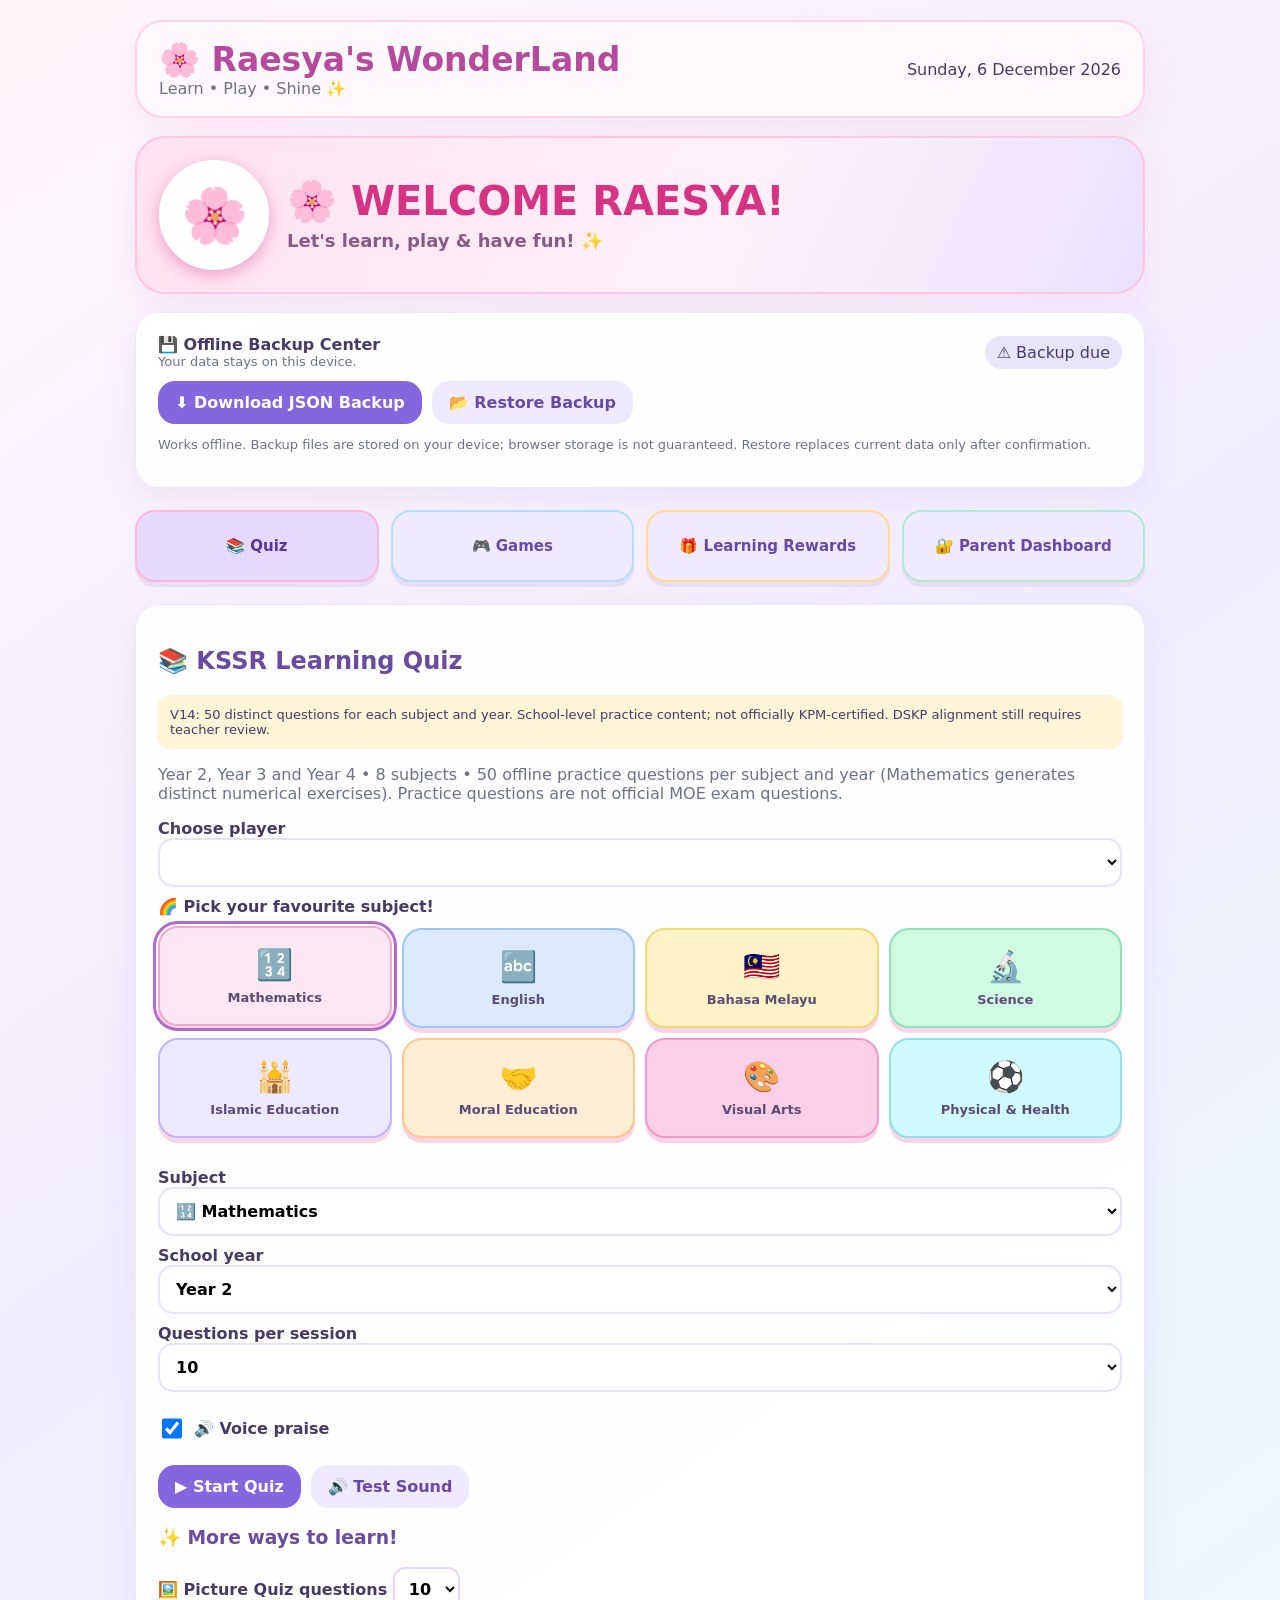
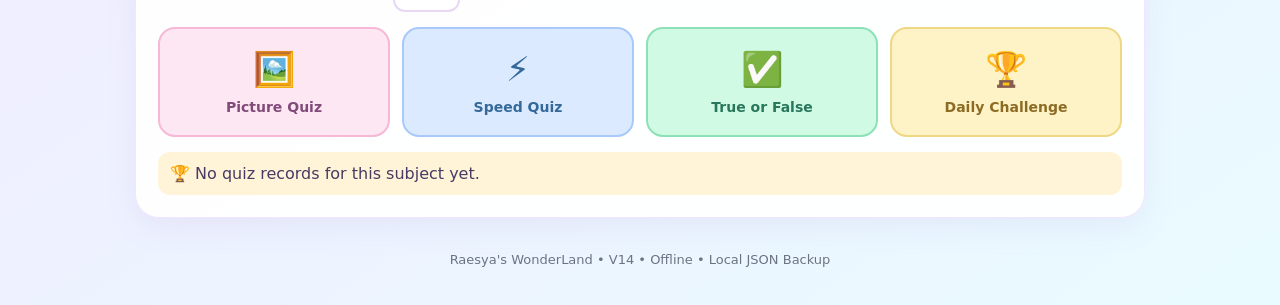
==== index.html @ eea97a23 "Rename index.html. to index.html" ====
<!doctype html><html lang="en"><head><meta charset="utf-8"><meta name="viewport" content="width=device-width,initial-scale=1"><title>Raesya's WonderLand</title><style>:root{font-family:system-ui,-apple-system,Segoe UI,sans-serif;color:#243047}*{box-sizing:border-box}body{margin:0;background:linear-gradient(145deg,#fef6d9,#e7f4ff 65%,#f7eaff);min-height:100vh}.shell{max-width:980px;margin:auto;padding:20px}header{display:flex;justify-content:space-between;align-items:center;gap:12px;flex-wrap:wrap}h1{font-size:clamp(24px,5vw,38px);margin:0;color:#5943a4}.muted{color:#6c7383}button,input,select{font:inherit}button{border:0;border-radius:14px;padding:12px 17px;background:#6d55d8;color:white;cursor:pointer;font-weight:700}button.secondary{background:#e8e5fa;color:#493d90}button.danger{background:#ffe1e1;color:#a32135}.tabs{display:flex;gap:8px;margin:22px 0}.tabs button{flex:1}.panel{background:#ffffffdf;border-radius:24px;padding:22px;box-shadow:0 12px 35px #42428618;margin:16px 0}.grid{display:grid;grid-template-columns:repeat(auto-fit,minmax(220px,1fr));gap:14px}.kid{background:white;border:3px solid #eee8ff;border-radius:22px;padding:18px;text-align:center;cursor:pointer}.kid.active{border-color:#8d72ff;background:#f7f3ff}.avatar{width:90px;height:90px;border-radius:50%;object-fit:cover;background:#f1eaff;display:block;margin:0 auto 12px}.emoji{display:grid;place-items:center;font-size:48px}.stats{display:flex;gap:12px;flex-wrap:wrap}.stat{flex:1;min-width:120px;background:#f4f0ff;padding:16px;border-radius:18px;text-align:center}.stat strong{font-size:30px;display:block;color:#6049bb}.task{display:flex;align-items:center;gap:12px;background:#fff;border:2px solid #ece9f7;border-radius:17px;padding:13px;margin:10px 0}.task.done{background:#eafbef;border-color:#9fdfb1}.task .ico{font-size:29px}.task .info{flex:1}.task small{display:block;color:#737b88}.task button{min-width:80px}.form{display:grid;gap:10px}.form input,.form select{width:100%;padding:12px;border:1px solid #d6d6e5;border-radius:12px;background:white}label{font-weight:650}.row{display:flex;gap:10px;flex-wrap:wrap;align-items:center}.hidden{display:none!important}.progress{height:17px;border-radius:20px;background:#e9e6f5;overflow:hidden}.bar{height:100%;background:linear-gradient(90deg,#8f6fff,#43cfa4);transition:width .25s}.mini{font-size:13px}.notice{background:#fff6d8;border-radius:12px;padding:12px}.heading{display:flex;justify-content:space-between;align-items:center;gap:10px;flex-wrap:wrap}@media(max-width:550px){.shell{padding:12px}.panel{padding:16px}.task button{padding:10px}.tabs button{padding:12px 6px}}
.quiz-card{background:#fff;border:2px solid #e5dcff;border-radius:20px;padding:20px;margin:14px 0}.quiz-options{display:grid;grid-template-columns:repeat(2,minmax(0,1fr));gap:12px}.quiz-options button{background:#f0ecff;color:#3f3286;border:2px solid #d8ceff;min-height:62px;font-size:18px}.quiz-options button:disabled{opacity:.85;cursor:default}.quiz-options button.correct{background:#bdf1cb;border-color:#35b66a;color:#145c31}.quiz-options button.wrong{background:#ffe0e0;border-color:#e66a6a;color:#8e2631}.quiz-options button:focus-visible{outline:3px solid #ffba49}.quiz-head{display:flex;gap:10px;align-items:center;flex-wrap:wrap}.quiz-feedback{font-size:19px;font-weight:750;margin:14px 0}.celebration{position:fixed;inset:0;pointer-events:none;overflow:hidden;z-index:999}.confetti{position:absolute;top:-30px;font-size:25px;animation:fall 1.8s ease-in forwards}@keyframes fall{to{transform:translateY(105vh) rotate(500deg);opacity:0}}.toggle{display:flex;align-items:center;gap:9px;font-weight:650}.toggle input{width:20px;height:20px}@media(max-width:480px){.quiz-options{grid-template-columns:1fr}}

.reward-card{border:2px solid #e5dcff;background:#fff;border-radius:17px;padding:16px}.reward-card h3{margin:4px 0}.time-filter{display:flex;gap:7px;flex-wrap:wrap;margin:16px 0}.time-filter button{padding:9px 12px}.calendar-grid{display:grid;grid-template-columns:repeat(7,minmax(0,1fr));gap:5px}.cal-day{text-align:center;padding:9px 2px;border-radius:10px;background:#f2f0fa;font-size:13px}.cal-day.complete{background:#b9edcc}.cal-day.partial{background:#fff0b7}.cal-day.empty{background:#f2f0fa}.cal-day.today{outline:2px solid #7356da}.reward-cost{font-size:22px;font-weight:800;color:#6049bb}.section-heading{margin-top:24px}.pill{border-radius:30px;background:#e8e5fa;padding:7px 12px}.reward-card button{margin-top:8px}.tabs{flex-wrap:wrap}.tabs button{min-width:145px}.danger-outline{background:#ffe5e5;color:#9c2333}
.pet-stage{text-align:center;background:linear-gradient(145deg,#fff5db,#e6f7ff);padding:22px;border-radius:20px;margin-top:15px}.pet-avatar{font-size:110px;line-height:1.4;animation:petbounce 2s ease-in-out infinite}.pet-meters{display:flex;justify-content:center;flex-wrap:wrap;gap:12px;font-weight:700}.pet-meters>div{background:white;border-radius:12px;padding:12px}@keyframes petbounce{50%{transform:translateY(-10px)}}
.pin-overlay{position:fixed;inset:0;background:#151329b9;z-index:1000;display:grid;place-items:center;padding:18px}.pin-box{width:min(100%,380px);background:white;padding:26px;border-radius:24px;box-shadow:0 20px 55px #0003;text-align:center}.pin-box input{width:100%;font-size:27px;letter-spacing:9px;text-align:center;padding:12px;border:2px solid #d8ceff;border-radius:12px;margin:12px 0}.game-letters{display:flex;flex-wrap:wrap;gap:8px;justify-content:center}.game-letters button{min-width:50px;font-size:22px}.game-letters button:disabled{opacity:.35}.word-grid{display:grid;grid-template-columns:repeat(var(--cols),minmax(0,1fr));gap:4px;max-width:450px;margin:15px auto}.word-cell{aspect-ratio:1;display:grid;place-items:center;background:#f0ecff;border-radius:7px;font-weight:800;cursor:pointer;user-select:none}.word-cell.found{background:#bdf1cb}.word-cell.picked{background:#ffdf8c}.game-result{text-align:center;font-size:22px;font-weight:700;margin:14px 0}.cat-scene{position:relative;max-width:620px;margin:12px auto;background:radial-gradient(ellipse at 50% 65%,#f8e2c4,#cceeff 70%,#a5d3fa);border-radius:24px;overflow:hidden;box-shadow:inset 0 -22px 30px #a3c8e355}.cat-scene canvas{display:block;width:100%;aspect-ratio:1.22;touch-action:none;cursor:grab}.cat-scene canvas:active{cursor:grabbing}.cat-bubble{position:absolute;top:15px;right:15px;background:#ffffffdd;border-radius:18px;padding:8px 14px;font-weight:700;pointer-events:none}
.tabs{display:grid;grid-template-columns:repeat(auto-fit,minmax(125px,1fr))}.tabs button{min-width:0}.dashboard-card{background:#f6f2ff;padding:16px;border-radius:16px}.cal-day{min-height:55px}.cal-day.complete{background:#d1f4de}.cal-day.partial{background:#fff0b7}button:disabled{opacity:.45;cursor:not-allowed}.quiz-options button{word-break:break-word}
/* V10 Raesya cute pastel refresh */
:root{--pink:#ec4899;--purple:#7655d9;--ink:#473a64}body{background:radial-gradient(circle at 8% 8%,#ffe1ee 0,transparent 33%),radial-gradient(circle at 90% 26%,#d9f4ff 0,transparent 36%),linear-gradient(160deg,#fffaf1,#f6edff);color:var(--ink)}.shell{max-width:1050px}header{background:#fff8fd;border:2px solid #ffd4e8;border-radius:28px;padding:18px 22px;box-shadow:0 12px 28px #ee91c021}header h1{font-size:clamp(21px,4vw,33px);color:#b64b9e}.welcome-banner{display:flex;align-items:center;gap:18px;background:linear-gradient(115deg,#ffe2ef,#fff0f9 58%,#eae1ff);border:2px solid #ffc6e2;border-radius:30px;padding:22px;margin:18px 0;box-shadow:0 12px 28px #ee91c022}.welcome-avatar{width:110px;height:110px;flex:0 0 110px;border-radius:50%;object-fit:cover;border:5px solid white;box-shadow:0 5px 17px #e9a0c7;display:grid;place-items:center;background:#fff;color:#d76caa;font-size:54px}.welcome-copy h2{font-size:clamp(23px,5vw,40px);margin:0 0 6px;color:#d63384;line-height:1.12}.welcome-copy p{margin:0;color:#885a8a;font-size:clamp(13px,2.4vw,18px);font-weight:650}.tabs{grid-template-columns:repeat(4,minmax(0,1fr));gap:12px}.tabs button{border-radius:20px;min-height:72px;font-size:15px;background:#fff;border:2px solid #e8ddff;color:#6950a7;box-shadow:0 5px 0 #e6ddf6;transition:transform .15s}.tabs button:not(.secondary){background:#e6d9ff;border-color:#bda6fa;color:#5533a1}.tabs button:nth-child(1){border-color:#ffb6d9}.tabs button:nth-child(2){border-color:#b6dcff}.tabs button:nth-child(3){border-color:#ffdc92}.tabs button:nth-child(4){border-color:#b6e8d4}.tabs button:active,.play-card:active,.subject-card:active{transform:scale(.97)}.panel{border:1px solid #f1e5ff;box-shadow:0 10px 30px #9279c01a;background:#ffffffed}.panel h2,.panel h3{color:#694c9f}button{background:#8466df;border-radius:17px}button.secondary{background:#f0eaff;color:#6749aa}.form input,.form select{border:2px solid #e9e1f7;border-radius:15px;min-height:47px}.subject-cards{display:grid;grid-template-columns:repeat(4,minmax(0,1fr));gap:10px;margin:12px 0 20px}.subject-card{background:#fff;border:2px solid #eee3ff;color:#5b4c77;border-radius:20px;padding:13px 8px;min-height:100px;display:flex;flex-direction:column;align-items:center;justify-content:center;gap:8px;font-size:13px;box-shadow:0 5px 0 #f0e9fb}.subject-card .subject-emoji{font-size:30px}.subject-card.active{border-color:#e58bbd;background:#fff0f8;box-shadow:0 5px 0 #f9d7e9}.subject-card:nth-child(4n+2){background:#f0f8ff}.subject-card:nth-child(4n+3){background:#fff8e8}.subject-card:nth-child(4n+4){background:#f0fff6}.play-cards{display:grid;grid-template-columns:repeat(3,minmax(0,1fr));gap:14px;margin:18px 0}.play-card{display:flex;flex-direction:column;align-items:center;justify-content:center;gap:12px;min-height:165px;border:2px solid #f5b6d5;background:#fff0f7;color:#9d3e78;font-size:18px;box-shadow:0 7px 0 #f8d5e8}.play-card:nth-child(2){background:#edf7ff;border-color:#b5dfff;color:#336b9d;box-shadow:0 7px 0 #d7ebff}.play-card:nth-child(3){background:#fff9e8;border-color:#ffe1a0;color:#946f28;box-shadow:0 7px 0 #fff0c7}.play-card span{font-size:49px}.quiz-options button{border-radius:18px;min-height:74px}.reward-card,.dashboard-card{border-radius:20px;background:#fff8fd;border:2px solid #f5e4ff}.stat{background:#fff0f8}.stat strong{color:#c55297}.notice{background:#fff4d8}.cal-day{border-radius:13px}.fun-message{display:inline-block;background:#fff0f8;border-radius:14px;padding:9px 13px;color:#b54787;font-weight:800;margin-top:8px}@media(max-width:650px){.tabs{grid-template-columns:repeat(2,minmax(0,1fr))}.tabs button{min-height:62px}.subject-cards{grid-template-columns:repeat(2,minmax(0,1fr))}.play-cards{grid-template-columns:1fr}.play-card{min-height:105px;flex-direction:row}.welcome-avatar{width:84px;height:84px;flex-basis:84px}.welcome-banner{padding:15px;gap:12px}header{padding:15px}}

/* WonderLand V14 enhancements */
body{isolation:isolate;background:linear-gradient(145deg,#fff6fb,#f1ecff 48%,#e9fbff)}
.bubble-field{position:fixed;inset:0;z-index:-1;overflow:hidden;pointer-events:none}
.bubble{position:absolute;bottom:-30vh;width:var(--size);height:var(--size);left:var(--left);border-radius:50%;background:var(--tint);opacity:.42;filter:blur(1px);animation:bubbleRise var(--duration) linear infinite;animation-delay:var(--delay);box-shadow:inset -15px -15px 35px #ffffff80}
@keyframes bubbleRise{0%{transform:translate3d(0,0,0)}50%{transform:translate3d(35px,-65vh,0)}100%{transform:translate3d(-20px,-145vh,0)}}
.subject-card{transition:transform .18s,box-shadow .18s;background:#fce7f3;border-color:#f9b6d4;box-shadow:0 5px 0 #f7d5e6}
.subject-card:nth-child(8n+1){background:#fce7f3;border-color:#f5a8cf}.subject-card:nth-child(8n+2){background:#dbeafe;border-color:#9ec5ff}.subject-card:nth-child(8n+3){background:#fef3c7;border-color:#f4d878}.subject-card:nth-child(8n+4){background:#d1fae5;border-color:#8ce2ba}.subject-card:nth-child(8n+5){background:#ede9fe;border-color:#c3b5fa}.subject-card:nth-child(8n+6){background:#ffedd5;border-color:#ffc68e}.subject-card:nth-child(8n+7){background:#fbcfe8;border-color:#f49aca}.subject-card:nth-child(8n+8){background:#cffafe;border-color:#8fe1eb}
.subject-card.active{outline:3px solid #b56acb;outline-offset:2px;transform:translateY(-2px)}
.mode-cards{display:grid;grid-template-columns:repeat(4,minmax(0,1fr));gap:12px;margin:15px 0}
.mode-cards button{display:flex;flex-direction:column;align-items:center;justify-content:center;gap:10px;min-height:110px;font-size:34px;background:#fce7f3;color:#814b79;border:2px solid #f6b8d6}
.mode-cards button span{font-size:14px}.mode-cards button:nth-child(2){background:#dbeafe;border-color:#a8c9fa;color:#34699a}.mode-cards button:nth-child(3){background:#d1fae5;border-color:#8ce1b7;color:#28775c}.mode-cards button:nth-child(4){background:#fef3c7;border-color:#efd786;color:#8c6b24}
.picture-display{display:grid;place-items:center;min-height:175px;font-size:110px;background:linear-gradient(135deg,#fff5fb,#eff9ff);border:2px dashed #e3bce8;border-radius:22px;margin:12px auto;max-width:420px}
.answer-field{width:100%;max-width:440px;border:2px solid #e9c6ec;border-radius:16px;padding:14px;font-size:20px;display:block;margin:12px auto;text-align:center}
.mode-feedback{padding:14px;border-radius:15px;background:#f7edff;margin:12px 0;font-weight:700}
@media(max-width:650px){.mode-cards{grid-template-columns:repeat(2,minmax(0,1fr))}.mode-cards button{min-height:95px}.picture-display{min-height:140px;font-size:85px}}
@media(prefers-reduced-motion:reduce){.bubble{animation:none;opacity:.16}}

/* V12 offline illustrated picture cards */
.picture-display{min-height:195px;padding:10px;background:#fff;border:2px solid #e8d3f3;overflow:hidden}.picture-display img{width:min(100%,280px);height:190px;object-fit:contain;display:block}.picture-display img:focus{outline:2px solid #8b5cda}.picture-display .picture-placeholder{font-size:18px;color:#6e567c}.picture-settings{display:flex;gap:12px;align-items:center;flex-wrap:wrap;margin:12px 0}.picture-settings select{border:2px solid #e9d7f5;border-radius:12px;padding:10px;background:#fff}.quiz-options button{overflow-wrap:anywhere}.mode-feedback{line-height:1.5}@media(max-width:650px){.picture-display img{height:160px}}
</style></head><body><div class="bubble-field" aria-hidden="true"><span class="bubble" style="--size:190px;--left:3%;--tint:#f9aed3;--duration:39s;--delay:-4s"></span><span class="bubble" style="--size:260px;--left:74%;--tint:#b7adff;--duration:51s;--delay:-22s"></span><span class="bubble" style="--size:145px;--left:42%;--tint:#9cdbf7;--duration:44s;--delay:-18s"></span><span class="bubble" style="--size:225px;--left:20%;--tint:#b1f0d6;--duration:57s;--delay:-30s"></span><span class="bubble" style="--size:165px;--left:89%;--tint:#ffd1e7;--duration:48s;--delay:-9s"></span><span class="bubble" style="--size:280px;--left:55%;--tint:#d6c3ff;--duration:62s;--delay:-42s"></span><span class="bubble" style="--size:120px;--left:10%;--tint:#c2f3f7;--duration:37s;--delay:-29s"></span><span class="bubble" style="--size:175px;--left:65%;--tint:#ffd9b4;--duration:55s;--delay:-13s"></span></div>
<div id="pinOverlay" class="pin-overlay hidden"><div class="pin-box"><h2>🔐 Parent PIN</h2><input id="pinInput" type="password" inputmode="numeric" maxlength="4" onkeydown="if(event.key==='Enter')unlockParent()"><p id="pinError" style="color:#a32135"></p><div class="row" style="justify-content:center"><button onclick="unlockParent()">Unlock</button><button class="secondary" onclick="closePin()">Cancel</button></div></div></div>
<main class="shell"><header><div><h1>🌸 Raesya's WonderLand</h1><div class="muted">Learn • Play • Shine ✨</div></div><div id="today"></div></header>
<section class="welcome-banner" aria-label="Welcome Raesya"><div id="welcomeAvatar" class="welcome-avatar" aria-label="Raesya profile photo">🌸</div><div class="welcome-copy"><h2>🌸 WELCOME RAESYA!</h2><p>Let's learn, play &amp; have fun! ✨</p></div></section>
<div class="panel"><div class="heading"><div><strong>💾 Offline Backup Center</strong><div class="muted mini" id="saveStatus">Your data stays on this device.</div></div><span class="pill" id="backupReminder">Backup recommended</span></div><div class="row" style="margin-top:12px"><button onclick="exportData()">⬇️ Download JSON Backup</button><button class="secondary" onclick="$('quickRestore').click()">📂 Restore Backup</button><input id="quickRestore" type="file" accept=".json,application/json" class="hidden" onchange="importData(event)"></div><p class="muted mini">Works offline. Backup files are stored on your device; browser storage is not guaranteed. Restore replaces current data only after confirmation.</p></div>
<div class="tabs"><button id="quizTab" onclick="switchTab('quiz')">📚 Quiz</button><button id="gamesTab" class="secondary" onclick="switchTab('games')">🎮 Games</button><button id="rewardTab" class="secondary" onclick="switchTab('reward')">🎁 Learning Rewards</button><button id="parentTab" class="secondary" onclick="switchTab('parent')">🔐 Parent Dashboard</button></div>
<section id="quizView"><div class="panel"><h2>📚 KSSR Learning Quiz</h2><p class="notice mini">V14: 50 distinct questions for each subject and year. School-level practice content; not officially KPM-certified. DSKP alignment still requires teacher review.</p><p class="muted">Year 2, Year 3 and Year 4 • 8 subjects • 50 offline practice questions per subject and year (Mathematics generates distinct numerical exercises). Practice questions are not official MOE exam questions.</p><div class="form"><label>Choose player<select id="quizKid" onchange="renderQuizHome()"></select></label><div><strong>🌈 Pick your favourite subject!</strong><div class="subject-cards" id="subjectCards"></div></div><label>Subject<select id="quizSubject" onchange="renderQuizHome();renderSubjectCards()"><option value="math">🔢 Mathematics</option><option value="english">🔤 English</option><option value="bm">🇲🇾 Bahasa Melayu</option><option value="science">🔬 Science</option><option value="islam">🕌 Islamic Education</option><option value="moral">🤝 Moral Education</option><option value="art">🎨 Visual Arts</option><option value="pe">⚽ Physical & Health Education</option></select></label><label>School year<select id="quizLevel" onchange="renderQuizHome()"><option value="easy">Year 2</option><option value="medium">Year 3</option><option value="hard">Year 4</option></select></label><label>Questions per session<select id="quizCount"><option>10</option><option>20</option><option>30</option><option>50</option></select></label><label class="toggle"><input type="checkbox" id="voiceEnabled" checked onchange="setVoice(this.checked)">🔊 Voice praise</label><div class="row"><button onclick="startQuiz()">▶️ Start Quiz</button><button class="secondary" onclick="testVoice()">🔊 Test Sound</button></div></div><h3>✨ More ways to learn!</h3><div class="picture-settings"><label>🖼️ Picture Quiz questions <select id="pictureCount"><option>10</option><option>20</option><option>30</option><option>50</option></select></label></div><div class="mode-cards"><button onclick="openExtra('picture')">🖼️<span>Picture Quiz</span></button><button onclick="openExtra('speed')">⚡<span>Speed Quiz</span></button><button onclick="openExtra('tf')">✅<span>True or False</span></button><button onclick="openExtra('daily')">🏆<span>Daily Challenge</span></button></div><div id="extraQuizPlay" class="quiz-card hidden"></div><div id="quizBest" class="notice" style="margin-top:14px"></div><div id="quizPlay" class="hidden"></div></div></section>
<section id="gamesView" class="hidden"><div class="panel"><h2>🎮 Games Arcade</h2><p class="muted">Play and earn Learning Coins!</p><label>Choose player<select id="gameKid" onchange="renderGameHome()"></select></label><div class="play-cards"><button class="play-card" onclick="openGame('word')"><span>🔤</span>Word Puzzle</button><button class="play-card" onclick="openGame('math')"><span>🔢</span>Math Challenge</button><button class="play-card" onclick="openGame('search')"><span>🔎</span>Word Search</button></div><div class="picture-settings"><label>✏️ Spelling questions <select id="spellingCount"><option>10</option><option>20</option><option>30</option><option>50</option></select></label></div><div class="play-cards"><button class="play-card" onclick="openGame('spelling')"><span>✏️</span>Picture Spelling Challenge</button></div><div id="gamePlay" class="quiz-card hidden"></div></div></section>
<section id="rewardView" class="hidden"><div class="panel"><h2>🎁 Learning Rewards & Calendar</h2><label>Choose child<select id="rewardKid" onchange="renderRewards()"></select></label><div id="rewardBalance" class="notice" style="margin:14px 0"></div><h3>🛍️ Reward Shop</h3><div id="rewardShop" class="grid"></div><h3 class="section-heading">📅 Learning Calendar (last 30 days)</h3><p class="muted mini">Green = quiz completed • Yellow = games played • Purple = both</p><div id="achievementCalendar"></div><h3>📜 Redemption History</h3><div id="rewardHistory"></div></div></section>
<section id="parentView" class="hidden"><div class="panel"><div class="heading"><h2>👨‍👩‍👧 Advanced Parent Dashboard</h2><button class="secondary" onclick="switchTab('quiz')">🔒 Lock</button></div><button class="secondary" onclick="changeParentPin()">🔑 Change Parent PIN</button><p class="muted">Learning reports, subject performance and child profiles.</p><div id="overview" class="grid"></div></div><div class="panel"><h3>➕ Add Child Profile</h3><div class="form"><label>Child name<input id="newName" maxlength="40" placeholder="Example: Aisyah"></label><label>Child photo (optional)<input id="newPhoto" type="file" accept="image/*"></label><button onclick="addChild()">Save Child Profile</button></div></div><div class="panel"><h3>📊 Learning Reports</h3><label>Choose child<select id="reportKid" onchange="renderReports()"></select></label><div id="learningReport"></div></div><div class="panel"><h3>🎁 Manage Learning Rewards</h3><div class="form"><label>Choose child<select id="rewardManageKid" onchange="renderRewards()"></select></label><label>Reward name<input id="rewardName" maxlength="70" placeholder="Example: Choose a family activity"></label><label>Coin cost<input id="rewardCost" type="number" min="1" max="10000" value="20"></label><button onclick="addReward()">➕ Add Reward</button></div><div id="manageRewards"></div></div><div class="panel"><h3>💾 Data Management</h3><div class="row"><button onclick="exportData()">Download JSON Backup</button><button class="secondary" onclick="$('quickRestore').click()">Restore JSON Backup</button></div><p class="muted mini">To move between PC and phone, transfer the backup file manually. No automatic syncing.</p></div></section>
<footer class="muted mini" style="text-align:center;padding:18px">Raesya's WonderLand • V14 • Offline • Local JSON Backup</footer></main><script>

const KEY='my-daily-routine-v2',PIN_KEY='mdr-parent-pin-v6',BACKUP_KEY='mdr-v10-last-backup';const $=id=>document.getElementById(id);
function uid(){return Math.random().toString(36).slice(2)+Date.now().toString(36)}
function esc(s){return String(s??'').replace(/[&<>"']/g,c=>({'&':'&amp;','<':'&lt;','>':'&gt;','"':'&quot;',"'":'&#39;'}[c]))}
const day=()=>{let d=new Date();return [d.getFullYear(),String(d.getMonth()+1).padStart(2,'0'),String(d.getDate()).padStart(2,'0')].join('-')};
let db;try{db=JSON.parse(localStorage.getItem(KEY)||localStorage.getItem('my-daily-routine-v1')||'null')}catch(e){};
if(!db||!Array.isArray(db.children))db={children:[]};
function normalize(){db.children=Array.isArray(db.children)?db.children:[];db.quizScores=db.quizScores&&typeof db.quizScores==='object'?db.quizScores:{};db.rewards=db.rewards&&typeof db.rewards==='object'?db.rewards:{};db.redemptions=Array.isArray(db.redemptions)?db.redemptions:[];db.learningHistory=Array.isArray(db.learningHistory)?db.learningHistory:[];db.learningCoins=db.learningCoins&&typeof db.learningCoins==='object'?db.learningCoins:{};db.version=14;db.dailyChallenges=db.dailyChallenges&&typeof db.dailyChallenges==='object'?db.dailyChallenges:{};db.pictureRecent=db.pictureRecent&&typeof db.pictureRecent==='object'?db.pictureRecent:{};
// Carry forward earned pet coins as learning coins once, without deleting legacy data.
if(!db.v10CoinMigration){for(const k of db.children){let old=Number(db.petData?.[k.id]?.coins||0);if(!Object.prototype.hasOwnProperty.call(db.learningCoins,k.id))db.learningCoins[k.id]=Math.max(0,old)}db.v10CoinMigration=true}}
normalize();let selected=db.children[0]?.id||null,tab='quiz',parentUnlocked=false,quiz=null,game=null,voiceOn=true,audioCtx=null;
function save(){try{localStorage.setItem(KEY,JSON.stringify(db));$('saveStatus').textContent='Saved locally. Download a JSON backup regularly.';updateBackupReminder()}catch(e){$('saveStatus').textContent='⚠️ Local save failed! Download backup immediately.';alert('Storage failed. Download a JSON backup now.')}}
function updateBackupReminder(){let t=Number(localStorage.getItem(BACKUP_KEY)||0),days=t?Math.floor((Date.now()-t)/86400000):999;$('backupReminder').textContent=days>=7?'⚠️ Backup due':days>=3?'💾 Backup soon':'✅ Recently backed up'}
function currentPin(){try{return localStorage.getItem(PIN_KEY)||'5539'}catch(e){return '5539'}}
function requestPin(){$('pinInput').value='';$('pinError').textContent='';$('pinOverlay').classList.remove('hidden');$('pinInput').focus()}
function closePin(){$('pinOverlay').classList.add('hidden')}
function unlockParent(){if($('pinInput').value!==currentPin()){$('pinError').textContent='Incorrect PIN';return}parentUnlocked=true;closePin();switchTab('parent')}
function changeParentPin(){if(!parentUnlocked)return;let old=prompt('Current PIN:');if(old===null)return;if(old!==currentPin())return alert('Incorrect PIN');let p=prompt('New 4-digit PIN:');if(p===null)return;if(!/^\d{4}$/.test(p))return alert('PIN must have 4 digits');localStorage.setItem(PIN_KEY,p);alert('PIN changed')}
function switchTab(t){if(typeof extraQuiz!=='undefined'&&extraQuiz)closeExtra();if(t==='parent'&&!parentUnlocked)return requestPin();if(t!=='parent')parentUnlocked=false;tab=t;for(const x of ['quiz','games','reward','parent']){$(x+'View').classList.toggle('hidden',x!==t);$(x+'Tab').className=x===t?'':'secondary'}render()}
function fillSelect(id){let el=$(id),old=el.value;el.innerHTML=db.children.map(k=>`<option value="${esc(k.id)}">${esc(k.name)}</option>`).join('');if(db.children.some(k=>k.id===old))el.value=old;else if(db.children.some(k=>k.id===selected))el.value=selected}
function renderWelcome(){const k=db.children.find(x=>String(x.name||'').trim().toLowerCase()==='raesya')||db.children.find(x=>String(x.name||'').toLowerCase().includes('raesya'));const el=$('welcomeAvatar');if(!el)return;el.innerHTML=k?.photo?'<img alt="Raesya" src="'+esc(k.photo)+'" style="width:100%;height:100%;border-radius:50%;object-fit:cover">':'🌸'}
const cuteSubjects=[['math','🔢','Mathematics'],['english','🔤','English'],['bm','🇲🇾','Bahasa Melayu'],['science','🔬','Science'],['islam','🕌','Islamic Education'],['moral','🤝','Moral Education'],['art','🎨','Visual Arts'],['pe','⚽','Physical & Health']];
function pickSubject(id){$('quizSubject').value=id;renderSubjectCards();renderQuizHome()}
function renderSubjectCards(){const el=$('subjectCards');if(!el)return;el.innerHTML=cuteSubjects.map(([id,emoji,name])=>'<button class="subject-card '+($('quizSubject').value===id?'active':'')+'" onclick="pickSubject(\''+id+'\')"><span class="subject-emoji">'+emoji+'</span>'+name+'</button>').join('')}
function render(){renderWelcome();renderSubjectCards();for(const id of ['quizKid','gameKid','rewardKid','rewardManageKid','reportKid'])fillSelect(id);renderQuizHome();renderGameHome();renderRewards();renderParent();renderReports()}
function renderParent(){$('overview').innerHTML=db.children.map(k=>{let h=db.learningHistory.filter(x=>x.kid===k.id&&x.type==='quiz'),correct=h.reduce((s,x)=>s+x.score,0),total=h.reduce((s,x)=>s+x.total,0);return `<div class="dashboard-card"><strong>${esc(k.name)}</strong><p>${h.length} quizzes • ${total?Math.round(correct/total*100):0}% accuracy</p><p>🪙 ${balanceFor(k.id)} learning coins</p><button class="danger" onclick="deleteChild('${k.id}')">Delete Profile</button></div>`}).join('')||'<p class="muted">Add a child profile to get started.</p>'}
async function addChild(){let name=$('newName').value.trim();if(!name)return alert('Enter a child name');let photo='',file=$('newPhoto').files[0];if(file){if(!file.type.startsWith('image/'))return alert('Choose an image');try{photo=await shrink(file)}catch(e){return alert('Photo could not be loaded')}}let k={id:uid(),name,photo};db.children.push(k);selected=k.id;$('newName').value='';$('newPhoto').value='';save();render();alert('Profile saved. Remember to back up!')}
function shrink(file){return new Promise((resolve,reject)=>{let reader=new FileReader();reader.onload=()=>{let img=new Image();img.onload=()=>{let c=document.createElement('canvas'),scale=Math.min(1,400/Math.max(img.width,img.height));c.width=Math.max(1,Math.round(img.width*scale));c.height=Math.max(1,Math.round(img.height*scale));c.getContext('2d').drawImage(img,0,0,c.width,c.height);resolve(c.toDataURL('image/jpeg',.75))};img.onerror=reject;img.src=reader.result};reader.onerror=reject;reader.readAsDataURL(file)})}
function deleteChild(id){if(!confirm('Delete this child profile and learning records?'))return;db.children=db.children.filter(k=>k.id!==id);delete db.quizScores[id];delete db.rewards[id];delete db.learningCoins[id];db.redemptions=db.redemptions.filter(x=>x.kid!==id);db.learningHistory=db.learningHistory.filter(x=>x.kid!==id);selected=db.children[0]?.id||null;save();render()}
function exportData(){let data=JSON.stringify(db,null,2),blob=new Blob([data],{type:'application/json'}),url=URL.createObjectURL(blob),a=document.createElement('a');a.href=url;a.download='raesyas-wonderland-backup-'+day()+'.json';document.body.appendChild(a);a.click();a.remove();setTimeout(()=>URL.revokeObjectURL(url),1500);try{localStorage.setItem(BACKUP_KEY,String(Date.now()))}catch(e){}updateBackupReminder();$('saveStatus').textContent='Backup download requested. Check Downloads to confirm the file exists.'}
async function importData(e){let file=e.target.files?.[0];if(!file)return;try{let x=JSON.parse(await file.text());if(!x||!Array.isArray(x.children)||!x.children.every(k=>k&&typeof k.id==='string'&&typeof k.name==='string')|| (x.quizScores&&typeof x.quizScores!=='object'))throw Error('Invalid backup structure');if(!confirm('This will REPLACE all current profiles and learning records. Download a backup of current data first. Continue?'))return;let previous=db;db=x;normalize();try{localStorage.setItem(KEY,JSON.stringify(db))}catch(err){db=previous;throw err}selected=db.children[0]?.id||null;quiz=null;closeGame();render();alert('Backup restored. Legacy V9 profiles and quiz summaries were retained where available.')}catch(e){alert('Backup could not be imported: '+e.message)}finally{e.target.value=''}}
function addCoins(kid,n){db.learningCoins[kid]=Math.max(0,Number(db.learningCoins[kid]||0)+n)}
function spentFor(id){return db.redemptions.filter(r=>r.kid===id).reduce((s,r)=>s+Number(r.cost||0),0)}
function balanceFor(id){return Math.max(0,Number(db.learningCoins[id]||0)-spentFor(id))}
function rewardsFor(id){return db.rewards[id]||[]}
function addReward(){if(!parentUnlocked)return requestPin();let kid=$('rewardManageKid').value,name=$('rewardName').value.trim(),cost=Number($('rewardCost').value);if(!kid||!name||!Number.isInteger(cost)||cost<1||cost>10000)return alert('Choose child, reward name and valid coin cost');(db.rewards[kid]??=[]).push({id:uid(),name,cost});$('rewardName').value='';save();render()}
function deleteReward(kid,id){if(!parentUnlocked)return requestPin();if(!confirm('Delete reward?'))return;db.rewards[kid]=rewardsFor(kid).filter(r=>r.id!==id);save();render()}
function redeemReward(kid,id){let r=rewardsFor(kid).find(x=>x.id===id);if(!r||balanceFor(kid)<r.cost)return alert('Not enough coins');if(prompt('Parent approval PIN:')!==currentPin())return alert('Incorrect PIN');if(!confirm('Redeem '+r.name+' for '+r.cost+' coins?'))return;db.redemptions.push({kid,name:r.name,cost:r.cost,date:day()});save();render();alert('Reward redeemed!')}
function renderRewards(){let kid=$('rewardKid').value,k=db.children.find(x=>x.id===kid);$('rewardBalance').textContent=k?`${k.name}: 🪙 ${balanceFor(kid)} coins available • Earn 2 coins per correct quiz answer or play games.`:'Add a child profile in Parent Dashboard first.';$('rewardShop').innerHTML=k?(rewardsFor(kid).map(r=>`<div class="reward-card"><h3>${esc(r.name)}</h3><div class="reward-cost">${r.cost} 🪙</div><button ${balanceFor(kid)<r.cost?'disabled':''} onclick="redeemReward('${kid}','${r.id}')">Redeem (Parent PIN)</button></div>`).join('')||'<p class="muted">No rewards set up yet. Parents can add rewards in their dashboard.</p>'):'—';let m=$('rewardManageKid').value;$('manageRewards').innerHTML=rewardsFor(m).map(r=>`<div class="task"><div class="info"><strong>${esc(r.name)}</strong><small>${r.cost} 🪙</small></div><button class="danger" onclick="deleteReward('${m}','${r.id}')">Delete</button></div>`).join('');$('rewardHistory').innerHTML=db.redemptions.filter(r=>r.kid===kid).slice(-20).reverse().map(r=>`<div class="task">${esc(r.date)} — ${esc(r.name)} (${r.cost} 🪙)</div>`).join('')||'<p class="muted">No redemptions yet.</p>';renderCalendar(k)}
function renderCalendar(k){if(!k){$('achievementCalendar').textContent='Choose a child.';return}let cells=[];for(let i=29;i>=0;i--){let d=new Date();d.setDate(d.getDate()-i);let dt=[d.getFullYear(),String(d.getMonth()+1).padStart(2,'0'),String(d.getDate()).padStart(2,'0')].join('-'),entries=db.learningHistory.filter(x=>x.kid===k.id&&x.date===dt),q=entries.filter(x=>x.type==='quiz').length,g=entries.filter(x=>x.type==='game').length,cls=q?'complete':g?'partial':'empty';cells.push(`<div class="cal-day ${cls} ${i===0?'today':''}" title="${dt}: ${q} quizzes, ${g} games"><strong>${d.getDate()}</strong><div>${q?'📚'+q:''}${g?' 🎮'+g:''}${!q&&!g?'–':''}</div></div>`)}$('achievementCalendar').innerHTML='<div class="calendar-grid">'+cells.join('')+'</div>'}
function renderReports(){let kid=$('reportKid').value,k=db.children.find(x=>x.id===kid),h=db.learningHistory.filter(x=>x.kid===kid),q=h.filter(x=>x.type==='quiz');if(!k){$('learningReport').innerHTML='<p class="muted">Add a child profile first.</p>';return}let rows=Object.keys(subjectNames).map(sub=>{let items=q.filter(x=>x.subject===sub),correct=items.reduce((n,x)=>n+x.score,0),total=items.reduce((n,x)=>n+x.total,0),old=db.quizScores[kid]?.[sub];return `<div class="task"><div class="info"><strong>${esc(subjectNames[sub])}</strong><small>${items.length} recorded quizzes • ${total?Math.round(correct/total*100)+'% accuracy':'No detailed history yet'}${old?' • V9 best: '+old.best+'/'+old.bestTotal:''}</small></div></div>`}).join('');$('learningReport').innerHTML=`<div class="stats"><div class="stat"><strong>${q.length}</strong>Quizzes</div><div class="stat"><strong>${q.reduce((s,x)=>s+x.total,0)}</strong>Questions</div><div class="stat"><strong>${balanceFor(kid)} 🪙</strong>Coins</div></div><h3>Subject Performance</h3>${rows}<h3>Recent Learning History</h3>`+(h.slice(-30).reverse().map(x=>`<div class="task"><div class="info"><strong>${esc(x.date)} — ${x.type==='quiz'?esc(subjectNames[x.subject]||x.subject):esc(x.game||'Game')}</strong><small>${x.type==='quiz'?x.score+'/'+x.total+' correct • Year '+({easy:2,medium:3,hard:4}[x.level]||'?'): '+'+x.coins+' coins'}</small></div></div>`).join('')||'<p class="muted">No sessions recorded yet. Old V9 best scores are shown above.</p>')}
function recordGame(kid,gameName,coins){db.learningHistory.push({id:uid(),kid,type:'game',game:gameName,coins,date:day(),time:new Date().toISOString()})}
function setVoice(v){voiceOn=v;try{localStorage.setItem('mdr-voice',v?'1':'0')}catch(e){}}
try{voiceOn=localStorage.getItem('mdr-voice')!=='0'}catch(e){}$('voiceEnabled').checked=voiceOn;
function playSuccess(){if(!voiceOn)return;try{let AC=window.AudioContext||window.webkitAudioContext;if(!AC)return;audioCtx=audioCtx||new AC();if(audioCtx.state==='suspended')audioCtx.resume();[523,659,784].forEach((f,i)=>{let o=audioCtx.createOscillator(),g=audioCtx.createGain(),t=audioCtx.currentTime+i*.11;o.frequency.value=f;g.gain.setValueAtTime(.0001,t);g.gain.exponentialRampToValueAtTime(.13,t+.02);g.gain.exponentialRampToValueAtTime(.0001,t+.18);o.connect(g);g.connect(audioCtx.destination);o.start(t);o.stop(t+.19)})}catch(e){}}
function sayPraise(){if(!voiceOn)return;try{if(!('speechSynthesis'in window))return;speechSynthesis.cancel();let u=new SpeechSynthesisUtterance('Great job! Keep learning!');u.lang='en-US';speechSynthesis.speak(u)}catch(e){}}
function testVoice(){playSuccess();sayPraise();burst()}
function burst(){let el=document.createElement('div');el.className='celebration';document.body.appendChild(el);for(let i=0;i<20;i++){let x=document.createElement('span');x.className='confetti';x.textContent=['⭐','🎉','✨'][i%3];x.style.left=Math.random()*95+'%';el.appendChild(x)}setTimeout(()=>el.remove(),2600)}
function shuffle(a){return [...a].sort(()=>Math.random()-.5)}
function rand(a,b){return Math.floor(Math.random()*(b-a+1))+a}
const englishBank={easy:[
['Choose the correct plural of "child".','children',['childs','childes','childrens']],
['Which word means "gembira"?','happy',['angry','tired','hungry']],
['Complete: She ___ a book.','reads',['read','reading','reader']],
['Which animal says "meow"?','cat',['dog','cow','duck']],
['Choose the opposite of "hot".','cold',['warm','sunny','dry']],
['Which word is a colour?','purple',['pencil','garden','window']],
['Complete: I have ___ apple.','an',['a','thee','are']],
['Choose the opposite of "big".','small',['long','tall','wide']],
['Which word means "sekolah"?','school',['market','hospital','kitchen']],
['Complete: They ___ playing.','are',['is','am','be']],
['What do we use to see?','eyes',['ears','nose','hands']]],medium:[
['Choose the past tense of "go".','went',['goed','going','gone to']],
['Complete: He ___ football every Sunday.','plays',['play','playing','played']],
['Which word is an adjective?','beautiful',['quickly','swim','table']],
['Choose the opposite of "early".','late',['fast','soon','first']],
['Complete: There ___ five pencils.','are',['is','am','was']],
['Choose the correct sentence.','She likes apples.',['She like apples.','She liking apples.','She likes apple are.']],
['Which word means "careful"?','berhati-hati',['gembira','terkejut','malas']],
['Complete: We went to school ___ bus.','by',['on','at','in the']],
['Which is a synonym for "quick"?','fast',['slow','quiet','heavy']],
['Complete: This bag is ___ than that one.','heavier',['heavy','heaviest','more heavyer']]],hard:[
['Complete: If it rains, we ___ indoors.','will stay',['stayed','staying','stays']],
['Which is the correct comparative?','better',['gooder','bestest','more better']],
['Choose the past tense of "teach".','taught',['teached','teaching','teachened']],
['Complete: Neither Ali nor his friends ___ late.','are',['is','am','was']],
['Choose the correct sentence.','I have already finished my work.',['I has already finished my work.','I have already finish my work.','I already has finished my work.']],
['Which word is an adverb?','carefully',['careful','care','caring']],
['Complete: The cake was baked ___ my mother.','by',['from','with','at']],
['Choose the opposite of "generous".','selfish',['kind','helpful','polite']],
['Complete: She has lived here ___ 2020.','since',['for','during','until to']],
['Which is the correct spelling?','necessary',['neccessary','necesary','necessery']]]};
function mathQuestion(level){let a,b,answer,prompt;if(level==='easy'){let type=rand(0,3);if(type===0){a=rand(10,80);b=rand(5,19);answer=a+b;prompt=`${a} + ${b} = ?`}else if(type===1){a=rand(30,99);b=rand(2,a);answer=a-b;prompt=`${a} − ${b} = ?`}else if(type===2){a=rand(2,9);b=rand(2,9);answer=a*b;prompt=`${a} × ${b} = ?`}else{b=rand(2,9);answer=rand(2,9);a=b*answer;prompt=`${a} ÷ ${b} = ?`}}else if(level==='medium'){let type=rand(0,3);if(type===0){a=rand(100,600);b=rand(40,350);answer=a+b;prompt=`${a} + ${b} = ?`}else if(type===1){a=rand(200,800);b=rand(40,a);answer=a-b;prompt=`${a} − ${b} = ?`}else if(type===2){a=rand(6,12);b=rand(4,12);answer=a*b;prompt=`${a} × ${b} = ?`}else{b=rand(3,12);answer=rand(6,12);a=b*answer;prompt=`${a} ÷ ${b} = ?`}}else{let type=rand(0,3);if(type===0){a=rand(10,40);b=rand(11,25);answer=a*b;prompt=`${a} × ${b} = ?`}else if(type===1){b=rand(4,16);answer=rand(12,35);a=b*answer;prompt=`${a} ÷ ${b} = ?`}else if(type===2){a=rand(20,90);b=rand(3,9);let c=rand(2,9);answer=a+b*c;prompt=`${a} + ${b} × ${c} = ?`}else{a=rand(100,500);b=rand(20,90);let c=rand(5,50);answer=a-b+c;prompt=`${a} − ${b} + ${c} = ?`}}let wrong=new Set();for(let offset of shuffle([-20,-10,-5,-3,-2,-1,1,2,3,5,10,20,30])){let v=answer+offset;if(v>=0&&v!==answer)wrong.add(String(v));if(wrong.size===3)break}return{question:prompt,answer:String(answer),options:shuffle([String(answer),...wrong]),explain:`Jawapan: ${prompt.replace('?',answer)}`}}
// Quiz engine V5: each subject and year has an offline question pool.
const subjectNames={math:'Matematik',english:'Bahasa Inggeris',bm:'Bahasa Melayu',science:'Sains',islam:'Pendidikan Islam',moral:'Pendidikan Moral',art:'Pendidikan Seni Visual',pe:'Pendidikan Jasmani & Kesihatan'};
const questionBank={
 bm:{easy:[
 ['Apakah kata lawan bagi "tinggi"?','rendah','besar','jauh','laju'],['Pilih kata nama am.','meja','Ali','Malaysia','Isnin'],['Lengkapkan: Adik sedang ___ bola.','menendang','tidur','makan','membaca'],['Pilih ayat tanya.','Siapakah nama kamu?','Saya suka membaca.','Tolong tutup pintu.','Wah, cantiknya!'],['Apakah penjodoh bilangan untuk pensel?','batang','ekor','helai','biji'],['Kata lawan "bersih" ialah...','kotor','kemas','cantik','wangi'],['Yang manakah kata kerja?','berlari','cantik','sekolah','biru'],['Pilih ejaan yang betul.','sekolah','skolah','sekola','sekolahh'],['Apakah kata ganti nama diri pertama?','saya','dia','mereka','beliau'],['Pilih kata adjektif.','manis','makan','kerusi','berjalan']],
 medium:[['Kata seerti bagi "gembira" ialah...','riang','sedih','marah','takut'],['Penjodoh bilangan untuk baju ialah...','helai','ekor','batang','biji'],['Pilih imbuhan yang betul: Ali ___ surat.','menulis','tertulis','penulis','tulisan'],['Apakah maksud simpulan bahasa "ringan tulang"?','rajin membantu','cepat marah','suka tidur','kuat makan'],['Pilih kata hubung.','kerana','tinggi','meja','mereka'],['Ayat perintah yang betul ialah...','Sila duduk.','Saya sedang duduk.','Siapa duduk?','Wah, cantiknya!'],['Kata lawan "rajin" ialah...','malas','cekap','pandai','tekun'],['Pilih kata majmuk.','kereta api','berlari','terbesar','makanan'],['Yang manakah kata bilangan?','beberapa','cantik','berjalan','rumah'],['Pilih ayat seruan.','Wah, besarnya rumah itu!','Rumah itu besar.','Di manakah rumah itu?','Sila masuk.']],
 hard:[['Apakah maksud peribahasa "bagai aur dengan tebing"?','saling membantu','suka bergaduh','hidup bersendirian','cepat berputus asa'],['Pilih kata kerja transitif.','membaca buku','tidur lena','berlari pantas','tersenyum'],['Ayat pasif yang betul bagi "Ali membaca buku itu" ialah...','Buku itu dibaca oleh Ali.','Ali dibaca oleh buku itu.','Buku itu membaca Ali.','Membaca buku itu Ali.'],['Kata seerti bagi "gigih" ialah...','tekun','malas','lemah','cuai'],['Pilih penggunaan "di" yang betul.','di sekolah','disekolah','diambil di','di rumahnya pergi'],['Yang manakah kata pemeri?','ialah','kerana','tetapi','sambil'],['Pilih peribahasa tentang berjimat.','sedikit-sedikit, lama-lama menjadi bukit','bagai pinang dibelah dua','bagai isi dengan kuku','seperti katak di bawah tempurung'],['Apakah kata lawan "sementara"?','kekal','singkat','sekejap','sebentar'],['Pilih ayat majmuk.','Saya membaca buku sambil adik melukis.','Adik tidur.','Ibu memasak.','Ayah pulang.'],['Pilih imbuhan apitan yang betul.','kebersihan','bermain','menulis','terjatuh']]},
 science:{easy:[['Apakah yang diperlukan tumbuhan untuk hidup?','air','plastik','batu','kertas'],['Manusia bernafas menggunakan...','paru-paru','perut','telinga','kaki'],['Yang manakah haiwan bertelur?','ayam','kucing','lembu','kambing'],['Deria untuk menghidu ialah...','hidung','mata','lidah','kulit'],['Benda hidup yang manakah tumbuh?','pokok','kerusi','pensel','botol'],['Air yang dipanaskan boleh menjadi...','wap air','pasir','batu','besi'],['Matahari memberikan...','cahaya dan haba','bunyi sahaja','air','tanah'],['Apakah sumber cahaya semula jadi?','matahari','lampu suluh','lilin','lampu meja'],['Bahagian tumbuhan yang menyerap air ialah...','akar','bunga','buah','daun'],['Apakah bahan yang boleh ditarik magnet?','besi','kayu','kertas','getah']],
 medium:[['Apakah proses air bertukar menjadi wap?','penyejatan','pembekuan','peleburan','pemeluwapan'],['Apakah organ yang mengepam darah?','jantung','paru-paru','perut','hidung'],['Rantai makanan biasanya bermula dengan...','tumbuhan hijau','harimau','ular','helang'],['Apakah bahan telus cahaya?','kaca jernih','kayu','batu','kadbod'],['Apakah fungsi rangka manusia?','menyokong badan','mencerna makanan','menghasilkan cahaya','menyerap air'],['Yang manakah konduktor elektrik?','tembaga','plastik','getah','kayu kering'],['Apakah planet tempat kita tinggal?','Bumi','Marikh','Zuhrah','Musytari'],['Tumbuhan membuat makanan dengan bantuan...','cahaya matahari','bunyi','pasir','plastik'],['Apakah yang berlaku apabila air disejukkan hingga beku?','menjadi ais','menjadi wap','menjadi pasir','menjadi minyak'],['Haiwan herbivor makan...','tumbuhan','daging sahaja','batu','plastik']],
 hard:[['Apakah fungsi daun dalam fotosintesis?','menghasilkan makanan','menyerap bunyi','menyimpan batu','menarik magnet'],['Apakah yang menyebabkan bayang-bayang terbentuk?','cahaya dihalang objek legap','bunyi dipantulkan','udara disejukkan','air dibekukan'],['Tenaga yang tersimpan dalam makanan ialah...','tenaga kimia','tenaga bunyi','tenaga cahaya','tenaga nuklear'],['Apakah daya yang menarik objek ke Bumi?','graviti','geseran','magnet sahaja','apungan'],['Dalam litar lengkap, mentol akan...','menyala','membeku','mengecut','berkarat'],['Apakah fungsi akar selain menyerap air?','mencengkam tanah','menghasilkan bunga','memantulkan cahaya','menghasilkan bunyi'],['Apakah yang berlaku kepada panjang bayang apabila kedudukan matahari berubah?','panjangnya boleh berubah','sentiasa sama','sentiasa hilang','menjadi objek'],['Bahan yang membenarkan haba mengalir dengan baik ialah...','logam','kapas','getah','polistirena'],['Apakah maksud habitat?','tempat tinggal semula jadi organisma','jenis makanan haiwan','nama bahagian tumbuhan','alat mengukur suhu'],['Apakah perubahan boleh balik?','ais mencair dan membeku semula','kertas dibakar','telur digoreng','kayu menjadi abu']]},
 islam:{easy:[['Berapakah rukun Islam?','5','3','4','6'],['Kitab suci umat Islam ialah...','Al-Quran','Taurat sahaja','Injil sahaja','Zabur sahaja'],['Solat fardu sehari semalam ialah...','5 waktu','2 waktu','3 waktu','7 waktu'],['Apakah ucapan ketika bertemu sesama Muslim?','Assalamualaikum','Selamat tinggal','Jumpa lagi','Tahniah'],['Nabi terakhir ialah...','Nabi Muhammad SAW','Nabi Adam AS','Nabi Musa AS','Nabi Nuh AS'],['Apakah bulan umat Islam berpuasa?','Ramadan','Syawal','Muharam','Rejab'],['Sebelum solat, kita perlu...','berwuduk','berlari','makan','tidur'],['Arah kiblat ialah ke...','Kaabah','sekolah','rumah','padang'],['Apakah amalan baik kepada ibu bapa?','menghormati mereka','menengking mereka','mengabaikan mereka','menipu mereka'],['Ucapan sebelum makan ialah...','Bismillah','Selamat malam','Tahniah','Jumpa lagi']],
 medium:[['Berapakah rukun iman?','6','4','5','7'],['Malaikat yang menyampaikan wahyu ialah...','Jibril','Mikail','Israfil','Malik'],['Apakah nama solat pada waktu subuh?','Subuh','Asar','Maghrib','Isyak'],['Zakat ialah salah satu...','rukun Islam','rukun wuduk','syarat membaca','nama malaikat'],['Perbuatan membazir adalah...','tidak digalakkan','wajib','sunat sentiasa','rukun solat'],['Apakah yang membatalkan wuduk?','buang air kecil','membaca buku','berjalan','minum air'],['Bilakah umat Islam menyambut Aidilfitri?','1 Syawal','1 Ramadan','10 Muharam','12 Rabiulawal'],['Apakah maksud amanah?','menjaga tanggungjawab','menipu orang','mengambil hak orang','mengabaikan tugas'],['Apakah nama tempat ibadah umat Islam?','masjid','pasar','stadium','perpustakaan'],['Solat Maghrib mempunyai berapa rakaat fardu?','3','2','4','5']],
 hard:[['Apakah maksud ihsan dalam amalan?','melakukan kebaikan dengan bersungguh-sungguh','menangguhkan semua kerja','berbuat baik hanya jika dilihat','mementingkan diri'],['Puasa wajib Ramadan bermula dari...','terbit fajar hingga terbenam matahari','matahari terbit hingga tengah hari','tengah hari hingga malam','selepas Isyak hingga Subuh'],['Apakah hukum solat lima waktu bagi Muslim mukalaf?','wajib','sunat sahaja','harus sahaja','makruh'],['Apakah sifat siddiq bagi rasul?','benar','bijaksana','menyampaikan','amanah'],['Apakah sifat tabligh bagi rasul?','menyampaikan','benar','bijaksana','amanah'],['Apakah maksud hijrah Nabi Muhammad SAW yang terkenal?','perpindahan dari Makkah ke Madinah','perjalanan ke Taif','perjalanan ke Habsyah','perjalanan ke Syam'],['Apakah adab ketika membaca Al-Quran?','membaca dengan hormat dan tertib','bermain-main','mengganggu orang','membaca sambil mengejek'],['Apakah maksud bersyukur?','menghargai nikmat Allah','mengeluh sentiasa','merosakkan barang','membazir makanan'],['Apakah amalan menjaga persaudaraan?','memaafkan kesilapan','mengumpat','memfitnah','bermusuhan'],['Apakah kepentingan bersuci dalam Islam?','menjaga kebersihan untuk ibadah','membazir air','mengelak belajar','mengganggu orang']]},
 moral:{easy:[['Apakah yang patut kita ucap selepas menerima bantuan?','Terima kasih','Pergi jauh','Diam sahaja','Jangan datang'],['Jika kawan terjatuh, kita patut...','membantunya','mentertawakannya','meninggalkannya','menolaknya'],['Berkongsi alat tulis menunjukkan sikap...','baik hati','sombong','marah','malas'],['Apakah tindakan jujur?','memulangkan barang yang dijumpai','menyembunyikan barang orang','menipu guru','meniru kerja rakan'],['Ketika guru bercakap, kita patut...','mendengar','menjerit','berlari','mengganggu'],['Bagaimana menjaga kebersihan kelas?','buang sampah dalam tong','buang sampah di lantai','conteng meja','tumpahkan air'],['Apakah cara menghormati jiran?','memberi salam atau sapaan','membuat bising sengaja','merosakkan harta','mengejek'],['Jika melakukan kesilapan, kita perlu...','meminta maaf','menyalahkan orang','berbohong','lari'],['Apakah sikap bertanggungjawab?','menyiapkan tugasan','membuang buku','melupakan janji','merosakkan alat'],['Ketika beratur, kita perlu...','menunggu giliran','memotong barisan','menolak orang','berlari']],
 medium:[['Apakah tindakan adil semasa bermain?','ikut peraturan yang sama','beri kelebihan pada kawan rapat','menipu markah','menolak pemain'],['Menghormati perbezaan budaya bermaksud...','menerima kepelbagaian','mengejek adat','melarang bahasa lain','memaksa semua sama'],['Jika ternampak buli, tindakan terbaik ialah...','lapor kepada guru atau orang dewasa','ikut membuli','merakam untuk mengejek','diam sahaja'],['Apakah contoh kerjasama?','membersihkan kelas bersama','membiarkan seorang buat semua','bergaduh','mengelak tugas'],['Menepati janji menunjukkan nilai...','amanah','iri hati','tamak','angkuh'],['Apakah cara berjimat cermat?','guna air secukupnya','biar paip terbuka','buang makanan','beli tanpa perlu'],['Apabila pendapat berbeza, kita patut...','berbincang dengan sopan','menjerit','memaksa','menghina'],['Apakah contoh kasih sayang keluarga?','membantu ahli keluarga','mengabaikan mereka','menyakiti hati','menipu'],['Jika meminjam barang, kita perlu...','memulangkannya dengan baik','merosakkannya','menyembunyikannya','menjualnya'],['Apakah tindakan berani yang betul?','mengaku kesilapan','menyalahkan orang','menipu','melarikan diri']],
 hard:[['Apakah tindakan berintegriti ketika ujian?','menjawab sendiri dengan jujur','meniru jawapan','membocorkan soalan','menipu markah'],['Apabila rakan dipinggirkan, kita patut...','mengajaknya menyertai aktiviti','mengejeknya','mengabaikannya','menyuruhnya pergi'],['Mengapa kita perlu mematuhi peraturan jalan raya?','untuk keselamatan semua','supaya cepat berlumba','untuk menghalang orang','supaya boleh melanggar lampu'],['Apakah contoh kesederhanaan?','berbelanja mengikut keperluan','membazir','menunjuk-nunjuk','membeli semua barang'],['Cara menyelesaikan konflik secara aman ialah...','mendengar dan berbincang','bergaduh','mengugut','menghina'],['Apakah tanggungjawab menjaga alam sekitar?','mengurangkan sampah','membuang plastik ke sungai','membakar sampah sesuka hati','merosakkan pokok'],['Menghormati hak orang lain bermaksud...','tidak mengambil barang tanpa izin','mengambil barang sesuka hati','menceroboh privasi','memaksa orang'],['Apakah tindakan apabila menerima maklumat belum pasti?','semak sebelum berkongsi','sebar segera','tambah cerita','fitnah orang'],['Apakah nilai apabila membantu tanpa mengharap balasan?','keikhlasan','ketamakan','kesombongan','kedengkian'],['Bagaimana menunjukkan kepimpinan baik?','mendengar ahli kumpulan','memaksa semua ikut','mengabaikan pendapat','menyalahkan orang']]},
 art:{easy:[['Apakah warna terhasil daripada campuran merah dan kuning?','jingga','hijau','ungu','biru'],['Apakah alat untuk melukis garisan?','pensel','sudu','garpu','penyapu'],['Bentuk yang mempunyai tiga sisi ialah...','segi tiga','bulatan','segi empat','bujur'],['Apakah warna daun yang sihat biasanya?','hijau','hitam','merah jambu','kelabu'],['Apakah bahan untuk mewarna dengan berus?','cat air','pasir','garam','batu'],['Corak yang diulang dipanggil...','pola','bunyi','bau','rasa'],['Apakah warna primer?','biru','jingga','hijau','ungu'],['Apakah teknik menampal cebisan kertas?','kolaj','ukiran','anyaman','cetakan'],['Garisan yang tidak bengkok ialah...','lurus','beralun','berlingkar','berpusing'],['Apakah alat untuk memotong kertas?','gunting','pembaris','berus','pemadam']],
 medium:[['Campuran biru dan kuning menghasilkan...','hijau','merah','ungu','jingga'],['Apakah maksud tekstur dalam seni?','kesan permukaan','bunyi alat','bau cat','berat kertas'],['Apakah teknik menghasilkan corak menggunakan cap?','cetakan','lukisan bebas','anyaman','ukiran'],['Apakah bahan utama anyaman kertas?','jalur kertas','air','batu','pasir'],['Apakah warna panas?','merah','biru','hijau kebiruan','ungu kebiruan'],['Apakah warna sejuk?','biru','merah','jingga','kuning'],['Rupa dua dimensi mempunyai...','panjang dan lebar','panjang lebar tinggi','isipadu sahaja','berat sahaja'],['Apakah fungsi lakaran awal?','merancang karya','mengeringkan cat','membersih berus','menyimpan gunting'],['Apakah bahan yang boleh digunakan untuk kolaj?','potongan majalah','air kosong','udara','cahaya'],['Apakah prinsip pengulangan dalam corak?','motif diulang','motif dipadam','tiada motif','warna sentiasa hilang']],
 hard:[['Apakah maksud imbangan simetri?','kedua-dua sisi kelihatan seimbang','semua objek gelap','tiada bentuk','hanya satu warna'],['Apakah teknik menghasilkan tona cerah gelap?','lorekan','memotong','melipat sahaja','menampal sahaja'],['Apakah warna komplementari bagi merah pada roda warna asas?','hijau','jingga','ungu','merah jambu'],['Apakah yang dimaksudkan dengan ruang dalam karya?','kesan jarak dan kedalaman','bunyi dalam gambar','bau warna','berat kertas'],['Teknik montaj menggunakan...','gabungan pelbagai imej','satu garis sahaja','tanpa gambar','bunyi alat'],['Apakah maksud motif dalam corak?','unsur asas yang diulang','alat memotong','jenis kertas','nama berus'],['Apakah tujuan titik fokus dalam karya?','menarik perhatian pada bahagian utama','menghilangkan semua warna','mengelak bentuk','memadam karya'],['Apakah bahan sesuai untuk arca tanah liat?','tanah liat','air sahaja','kertas tisu sahaja','cahaya'],['Apakah kesan warna harmoni?','gabungan warna yang serasi','warna saling bercanggah sahaja','tiada warna','semua warna hitam'],['Apakah kegunaan perspektif dalam lukisan?','menunjukkan kedalaman','menambah bau','menghasilkan bunyi','mengubah berat']]},
 pe:{easy:[['Apakah aktiviti memanaskan badan sebelum bersukan?','regangan ringan','terus tidur','makan banyak','duduk diam'],['Apakah minuman terbaik selepas bermain aktif?','air kosong','minuman terlalu manis','minuman tenaga','air berkarbonat'],['Apakah yang perlu dipakai ketika berbasikal?','topi keledar','topi kertas','selipar longgar','cermin mata gelap sahaja'],['Mengapa perlu basuh tangan sebelum makan?','mengurangkan kuman','supaya cepat lapar','supaya lebih tinggi','supaya boleh berlari'],['Apakah contoh pergerakan lokomotor?','berlari','berdiri setempat','mengangguk','membengkokkan jari'],['Buah-buahan membekalkan...','vitamin dan serat','batu','plastik','pasir'],['Jika rasa sakit ketika bersukan, kita patut...','berhenti dan beritahu orang dewasa','terus paksa diri','sembunyikan sakit','berlari lebih laju'],['Apakah aktiviti yang menguatkan otot kaki?','melompat','menulis','membaca','melukis'],['Apakah amalan kebersihan diri?','mandi dan tukar pakaian bersih','pakai baju kotor','tidak basuh tangan','kongsi berus gigi'],['Tidur mencukupi membantu badan...','berehat dan pulih','menjadi kotor','hilang tenaga sentiasa','tidak membesar']],
 medium:[['Apakah tujuan menyejukkan badan selepas bersenam?','membantu badan kembali tenang','menaikkan risiko cedera','mengelak minum air','menghentikan nafas'],['Apakah maksud daya tahan kardiovaskular?','keupayaan jantung dan paru-paru semasa aktiviti','kekuatan jari sahaja','kelajuan menulis','keupayaan mendengar'],['Makanan seimbang perlu mengandungi...','pelbagai kumpulan makanan','gula sahaja','lemak sahaja','garam sahaja'],['Apakah kemahiran manipulasi alatan?','membaling bola','berlari tanpa alatan','melompat setempat','berjalan'],['Apakah tindakan apabila luka kecil?','bersihkan dan maklumkan orang dewasa','biarkan kotor','gosok dengan tanah','sembunyikan'],['Apakah contoh aktiviti meningkatkan kelenturan?','regangan','duduk sepanjang hari','menonton televisyen','tidur'],['Bagaimana menjaga keselamatan di kolam?','ikut arahan penyelia','berenang sendirian','tolak kawan','berlari di tepi kolam'],['Apakah tanda badan kekurangan air?','rasa dahaga','sentiasa kenyang','rambut bertambah panjang','kuku bertukar warna'],['Apakah nilai dalam permainan berpasukan?','kerjasama','menipu','bergaduh','mementingkan diri'],['Apakah pergerakan bukan lokomotor?','memusing badan setempat','berlari','berjalan','melompat ke hadapan']],
 hard:[['Apakah tujuan latihan kecergasan berkala?','meningkatkan tahap kecergasan','mengelakkan semua pergerakan','mengurangkan tidur hingga sifar','menambah kecederaan'],['Mengapa perlu menjaga postur ketika mengangkat barang?','mengurangkan risiko kecederaan','menambah beban','meningkatkan bahaya','mengelak menggunakan kaki'],['Apakah maksud koordinasi?','keupayaan menggabungkan pergerakan badan','keupayaan tidur lama','keupayaan makan cepat','keupayaan mendengar sahaja'],['Apakah tindakan ketika rakan pengsan?','panggil orang dewasa dan bantuan kecemasan','beri makanan segera','tinggalkan dia','paksa dia berdiri'],['Apakah peranan protein dalam pemakanan?','membantu pertumbuhan dan pembaikan tisu','menggantikan air sepenuhnya','menyebabkan semua penyakit','menghasilkan oksigen'],['Apakah maksud imbangan statik?','mengekalkan keseimbangan tanpa bergerak tempat','berlari pantas','melontar jauh','melompat tinggi'],['Apakah cara mencegah kecederaan sukan?','guna peralatan sesuai dan ikut teknik selamat','abaikan peraturan','bermain di kawasan berbahaya','tidak memanaskan badan'],['Apakah faedah aktiviti aerobik?','meningkatkan daya tahan jantung dan paru-paru','menghilangkan keperluan tidur','mengelak minum air','mengurangkan pergerakan'],['Apakah tindakan jika mengalami dehidrasi ringan?','rehat dan minum air','terus bersukan tanpa henti','elak minum','berlari lebih jauh'],['Mengapa perlu hormat keputusan pengadil?','menjaga semangat kesukanan','supaya boleh bergaduh','supaya boleh menipu','supaya peraturan diabaikan']]}
};
function shuffleFair(a){let b=[...a];for(let i=b.length-1;i>0;i--){let j=Math.floor(Math.random()*(i+1));[b[i],b[j]]=[b[j],b[i]]}return b}


// V14: Forty additional distinct learning targets per subject and year.
englishBank.easy.length=10;
const v14Additional={"bm":{"easy":[["Pilih jawapan yang betul bagi kata nama am.","sekolah","Ali","Malaysia","Ahmad"],["Pilih jawapan yang betul bagi kata nama khas.","Pulau Pinang","sekolah","bandar","sungai"],["Pilih jawapan yang betul bagi kata kerja.","menyapu","cantik","merah","kerusi"],["Pilih jawapan yang betul bagi kata adjektif.","lembut","bermain","rumah","mereka"],["Pilih jawapan yang betul bagi kata hubung.","tetapi","kerusi","laju","kami"],["Pilih jawapan yang betul bagi kata sendi nama.","kepada","cantik","berlari","merah"],["Pilih jawapan yang betul bagi kata ganti nama pertama.","aku","beliau","mereka","dia"],["Pilih jawapan yang betul bagi kata ganti nama kedua.","kamu","saya","kami","mereka"],["Pilih jawapan yang betul bagi kata ganti nama ketiga.","beliau","kita","aku","awak"],["Pilih jawapan yang betul bagi penjodoh bilangan untuk pisang.","sikat","helai","batang","utas"],["Pilih jawapan yang betul bagi penjodoh bilangan untuk bunga.","kuntum","ekor","utas","naskhah"],["Pilih jawapan yang betul bagi penjodoh bilangan untuk kunci.","anak","helai","keping","rangkap"],["Pilih jawapan yang betul bagi penjodoh bilangan untuk kasut.","pasang","biji","helai","pucuk"],["Pilih jawapan yang betul bagi kata lawan bagi gelap.","terang","kelam","malap","suram"],["Pilih jawapan yang betul bagi kata lawan bagi kasar.","halus","keras","tebal","besar"],["Pilih jawapan yang betul bagi kata lawan bagi sempit.","luas","kecil","pendek","rendah"],["Pilih jawapan yang betul bagi kata seerti bagi pantas.","cepat","perlahan","lambat","lemah"],["Pilih jawapan yang betul bagi kata seerti bagi indah.","cantik","hodoh","buruk","kotor"],["Pilih jawapan yang betul bagi kata seerti bagi cerdik.","bijak","malas","lemah","lambat"],["Pilih jawapan yang betul bagi kata seerti bagi sunyi.","sepi","bising","riuh","hingar"],["Pilih jawapan yang betul bagi ayat tanya.","Di manakah beg saya?","Tutup pintu itu.","Wah, cantiknya!","Saya membaca buku."],["Pilih jawapan yang betul bagi ayat seruan.","Aduh, sakitnya kaki saya!","Siapa nama kamu?","Sila beratur.","Ibu memasak nasi."],["Pilih jawapan yang betul bagi ayat perintah.","Tolong padamkan lampu.","Dia sedang tidur.","Mengapa kamu menangis?","Wah, hebatnya!"],["Pilih jawapan yang betul bagi ayat penyata.","Kakak menyiram pokok bunga.","Siapakah ketua kelas?","Jangan berlari.","Aduh, pedihnya!"],["Pilih jawapan yang betul bagi kata majmuk.","kapal terbang","membaca","terjatuh","terbesar"],["Pilih jawapan yang betul bagi kata ganda penuh.","rumah-rumah","berumah","perumahan","rumahku"],["Pilih jawapan yang betul bagi imbuhan awalan.","bermain","makanan","kebersihan","sayuran"],["Pilih jawapan yang betul bagi imbuhan akhiran.","makanan","berjalan","terbuka","menyapu"],["Pilih jawapan yang betul bagi imbuhan apitan.","permainan","berlari","makanan","terjatuh"],["Pilih jawapan yang betul bagi simpulan bahasa rajin membantu.","ringan tulang","panjang tangan","besar kepala","kaki bangku"],["Pilih jawapan yang betul bagi simpulan bahasa suka mencuri.","panjang tangan","ringan tulang","buah hati","kaki ayam"],["Pilih jawapan yang betul bagi simpulan bahasa tidak pandai bermain bola.","kaki bangku","ringan tulang","anak emas","ulat buku"],["Pilih jawapan yang betul bagi simpulan bahasa suka membaca.","ulat buku","kaki bangku","panjang tangan","besar kepala"],["Pilih jawapan yang betul bagi tanda baca di hujung ayat tanya.","?","!",",","."],["Pilih jawapan yang betul bagi tanda baca di hujung ayat seruan.","!","?",",",":"],["Pilih jawapan yang betul bagi ejaan yang betul bagi tempat belajar.","perpustakaan","perpustakan","perpustakaaan","perpustakaanh"],["Pilih jawapan yang betul bagi ejaan yang betul bagi kenderaan.","basikal","basikalh","basikall","basikial"],["Pilih jawapan yang betul bagi kata bilangan.","semua","tinggi","rumah","membaca"],["Pilih jawapan yang betul bagi kata bantu.","sedang","cantik","meja","merah"],["Pilih jawapan yang betul bagi kata arah.","atas","makan","cantik","mereka"]],"medium":[["Dalam latihan ini, apakah jawapan yang tepat untuk kata nama am?","sekolah","Ali","Malaysia","Ahmad"],["Dalam latihan ini, apakah jawapan yang tepat untuk kata nama khas?","Pulau Pinang","sekolah","bandar","sungai"],["Dalam latihan ini, apakah jawapan yang tepat untuk kata kerja?","menyapu","cantik","merah","kerusi"],["Dalam latihan ini, apakah jawapan yang tepat untuk kata adjektif?","lembut","bermain","rumah","mereka"],["Dalam latihan ini, apakah jawapan yang tepat untuk kata hubung?","tetapi","kerusi","laju","kami"],["Dalam latihan ini, apakah jawapan yang tepat untuk kata sendi nama?","kepada","cantik","berlari","merah"],["Dalam latihan ini, apakah jawapan yang tepat untuk kata ganti nama pertama?","aku","beliau","mereka","dia"],["Dalam latihan ini, apakah jawapan yang tepat untuk kata ganti nama kedua?","kamu","saya","kami","mereka"],["Dalam latihan ini, apakah jawapan yang tepat untuk kata ganti nama ketiga?","beliau","kita","aku","awak"],["Dalam latihan ini, apakah jawapan yang tepat untuk penjodoh bilangan untuk pisang?","sikat","helai","batang","utas"],["Dalam latihan ini, apakah jawapan yang tepat untuk penjodoh bilangan untuk bunga?","kuntum","ekor","utas","naskhah"],["Dalam latihan ini, apakah jawapan yang tepat untuk penjodoh bilangan untuk kunci?","anak","helai","keping","rangkap"],["Dalam latihan ini, apakah jawapan yang tepat untuk penjodoh bilangan untuk kasut?","pasang","biji","helai","pucuk"],["Dalam latihan ini, apakah jawapan yang tepat untuk kata lawan bagi gelap?","terang","kelam","malap","suram"],["Dalam latihan ini, apakah jawapan yang tepat untuk kata lawan bagi kasar?","halus","keras","tebal","besar"],["Dalam latihan ini, apakah jawapan yang tepat untuk kata lawan bagi sempit?","luas","kecil","pendek","rendah"],["Dalam latihan ini, apakah jawapan yang tepat untuk kata seerti bagi pantas?","cepat","perlahan","lambat","lemah"],["Dalam latihan ini, apakah jawapan yang tepat untuk kata seerti bagi indah?","cantik","hodoh","buruk","kotor"],["Dalam latihan ini, apakah jawapan yang tepat untuk kata seerti bagi cerdik?","bijak","malas","lemah","lambat"],["Dalam latihan ini, apakah jawapan yang tepat untuk kata seerti bagi sunyi?","sepi","bising","riuh","hingar"],["Dalam latihan ini, apakah jawapan yang tepat untuk ayat tanya?","Di manakah beg saya?","Tutup pintu itu.","Wah, cantiknya!","Saya membaca buku."],["Dalam latihan ini, apakah jawapan yang tepat untuk ayat seruan?","Aduh, sakitnya kaki saya!","Siapa nama kamu?","Sila beratur.","Ibu memasak nasi."],["Dalam latihan ini, apakah jawapan yang tepat untuk ayat perintah?","Tolong padamkan lampu.","Dia sedang tidur.","Mengapa kamu menangis?","Wah, hebatnya!"],["Dalam latihan ini, apakah jawapan yang tepat untuk ayat penyata?","Kakak menyiram pokok bunga.","Siapakah ketua kelas?","Jangan berlari.","Aduh, pedihnya!"],["Dalam latihan ini, apakah jawapan yang tepat untuk kata majmuk?","kapal terbang","membaca","terjatuh","terbesar"],["Dalam latihan ini, apakah jawapan yang tepat untuk kata ganda penuh?","rumah-rumah","berumah","perumahan","rumahku"],["Dalam latihan ini, apakah jawapan yang tepat untuk imbuhan awalan?","bermain","makanan","kebersihan","sayuran"],["Dalam latihan ini, apakah jawapan yang tepat untuk imbuhan akhiran?","makanan","berjalan","terbuka","menyapu"],["Dalam latihan ini, apakah jawapan yang tepat untuk imbuhan apitan?","permainan","berlari","makanan","terjatuh"],["Dalam latihan ini, apakah jawapan yang tepat untuk simpulan bahasa rajin membantu?","ringan tulang","panjang tangan","besar kepala","kaki bangku"],["Dalam latihan ini, apakah jawapan yang tepat untuk simpulan bahasa suka mencuri?","panjang tangan","ringan tulang","buah hati","kaki ayam"],["Dalam latihan ini, apakah jawapan yang tepat untuk simpulan bahasa tidak pandai bermain bola?","kaki bangku","ringan tulang","anak emas","ulat buku"],["Dalam latihan ini, apakah jawapan yang tepat untuk simpulan bahasa suka membaca?","ulat buku","kaki bangku","panjang tangan","besar kepala"],["Dalam latihan ini, apakah jawapan yang tepat untuk tanda baca di hujung ayat tanya?","?","!",",","."],["Dalam latihan ini, apakah jawapan yang tepat untuk tanda baca di hujung ayat seruan?","!","?",",",":"],["Dalam latihan ini, apakah jawapan yang tepat untuk ejaan yang betul bagi tempat belajar?","perpustakaan","perpustakan","perpustakaaan","perpustakaanh"],["Dalam latihan ini, apakah jawapan yang tepat untuk ejaan yang betul bagi kenderaan?","basikal","basikalh","basikall","basikial"],["Dalam latihan ini, apakah jawapan yang tepat untuk kata bilangan?","semua","tinggi","rumah","membaca"],["Dalam latihan ini, apakah jawapan yang tepat untuk kata bantu?","sedang","cantik","meja","merah"],["Dalam latihan ini, apakah jawapan yang tepat untuk kata arah?","atas","makan","cantik","mereka"]],"hard":[["Antara berikut, yang manakah paling tepat berkaitan kata nama am?","sekolah","Ali","Malaysia","Ahmad"],["Antara berikut, yang manakah paling tepat berkaitan kata nama khas?","Pulau Pinang","sekolah","bandar","sungai"],["Antara berikut, yang manakah paling tepat berkaitan kata kerja?","menyapu","cantik","merah","kerusi"],["Antara berikut, yang manakah paling tepat berkaitan kata adjektif?","lembut","bermain","rumah","mereka"],["Antara berikut, yang manakah paling tepat berkaitan kata hubung?","tetapi","kerusi","laju","kami"],["Antara berikut, yang manakah paling tepat berkaitan kata sendi nama?","kepada","cantik","berlari","merah"],["Antara berikut, yang manakah paling tepat berkaitan kata ganti nama pertama?","aku","beliau","mereka","dia"],["Antara berikut, yang manakah paling tepat berkaitan kata ganti nama kedua?","kamu","saya","kami","mereka"],["Antara berikut, yang manakah paling tepat berkaitan kata ganti nama ketiga?","beliau","kita","aku","awak"],["Antara berikut, yang manakah paling tepat berkaitan penjodoh bilangan untuk pisang?","sikat","helai","batang","utas"],["Antara berikut, yang manakah paling tepat berkaitan penjodoh bilangan untuk bunga?","kuntum","ekor","utas","naskhah"],["Antara berikut, yang manakah paling tepat berkaitan penjodoh bilangan untuk kunci?","anak","helai","keping","rangkap"],["Antara berikut, yang manakah paling tepat berkaitan penjodoh bilangan untuk kasut?","pasang","biji","helai","pucuk"],["Antara berikut, yang manakah paling tepat berkaitan kata lawan bagi gelap?","terang","kelam","malap","suram"],["Antara berikut, yang manakah paling tepat berkaitan kata lawan bagi kasar?","halus","keras","tebal","besar"],["Antara berikut, yang manakah paling tepat berkaitan kata lawan bagi sempit?","luas","kecil","pendek","rendah"],["Antara berikut, yang manakah paling tepat berkaitan kata seerti bagi pantas?","cepat","perlahan","lambat","lemah"],["Antara berikut, yang manakah paling tepat berkaitan kata seerti bagi indah?","cantik","hodoh","buruk","kotor"],["Antara berikut, yang manakah paling tepat berkaitan kata seerti bagi cerdik?","bijak","malas","lemah","lambat"],["Antara berikut, yang manakah paling tepat berkaitan kata seerti bagi sunyi?","sepi","bising","riuh","hingar"],["Antara berikut, yang manakah paling tepat berkaitan ayat tanya?","Di manakah beg saya?","Tutup pintu itu.","Wah, cantiknya!","Saya membaca buku."],["Antara berikut, yang manakah paling tepat berkaitan ayat seruan?","Aduh, sakitnya kaki saya!","Siapa nama kamu?","Sila beratur.","Ibu memasak nasi."],["Antara berikut, yang manakah paling tepat berkaitan ayat perintah?","Tolong padamkan lampu.","Dia sedang tidur.","Mengapa kamu menangis?","Wah, hebatnya!"],["Antara berikut, yang manakah paling tepat berkaitan ayat penyata?","Kakak menyiram pokok bunga.","Siapakah ketua kelas?","Jangan berlari.","Aduh, pedihnya!"],["Antara berikut, yang manakah paling tepat berkaitan kata majmuk?","kapal terbang","membaca","terjatuh","terbesar"],["Antara berikut, yang manakah paling tepat berkaitan kata ganda penuh?","rumah-rumah","berumah","perumahan","rumahku"],["Antara berikut, yang manakah paling tepat berkaitan imbuhan awalan?","bermain","makanan","kebersihan","sayuran"],["Antara berikut, yang manakah paling tepat berkaitan imbuhan akhiran?","makanan","berjalan","terbuka","menyapu"],["Antara berikut, yang manakah paling tepat berkaitan imbuhan apitan?","permainan","berlari","makanan","terjatuh"],["Antara berikut, yang manakah paling tepat berkaitan simpulan bahasa rajin membantu?","ringan tulang","panjang tangan","besar kepala","kaki bangku"],["Antara berikut, yang manakah paling tepat berkaitan simpulan bahasa suka mencuri?","panjang tangan","ringan tulang","buah hati","kaki ayam"],["Antara berikut, yang manakah paling tepat berkaitan simpulan bahasa tidak pandai bermain bola?","kaki bangku","ringan tulang","anak emas","ulat buku"],["Antara berikut, yang manakah paling tepat berkaitan simpulan bahasa suka membaca?","ulat buku","kaki bangku","panjang tangan","besar kepala"],["Antara berikut, yang manakah paling tepat berkaitan tanda baca di hujung ayat tanya?","?","!",",","."],["Antara berikut, yang manakah paling tepat berkaitan tanda baca di hujung ayat seruan?","!","?",",",":"],["Antara berikut, yang manakah paling tepat berkaitan ejaan yang betul bagi tempat belajar?","perpustakaan","perpustakan","perpustakaaan","perpustakaanh"],["Antara berikut, yang manakah paling tepat berkaitan ejaan yang betul bagi kenderaan?","basikal","basikalh","basikall","basikial"],["Antara berikut, yang manakah paling tepat berkaitan kata bilangan?","semua","tinggi","rumah","membaca"],["Antara berikut, yang manakah paling tepat berkaitan kata bantu?","sedang","cantik","meja","merah"],["Antara berikut, yang manakah paling tepat berkaitan kata arah?","atas","makan","cantik","mereka"]]},"english":{"easy":[["Choose the correct answer for: opposite of tall.","short","long","high","wide"],["Choose the correct answer for: opposite of noisy.","quiet","loud","busy","bright"],["Choose the correct answer for: opposite of clean.","dirty","neat","tidy","fresh"],["Choose the correct answer for: opposite of full.","empty","heavy","deep","wide"],["Choose the correct answer for: opposite of young.","old","small","new","little"],["Choose the correct answer for: plural of mouse.","mice","mouses","mousees","mices"],["Choose the correct answer for: plural of tooth.","teeth","tooths","toothes","toothies"],["Choose the correct answer for: plural of foot.","feet","foots","feets","footies"],["Choose the correct answer for: plural of woman.","women","womans","womens","womanes"],["Choose the correct answer for: plural of leaf.","leaves","leafs","leafes","leafies"],["Choose the correct answer for: past tense of eat.","ate","eated","eatened","eating"],["Choose the correct answer for: past tense of see.","saw","seed","seened","seeing"],["Choose the correct answer for: past tense of buy.","bought","buyed","buying","buys"],["Choose the correct answer for: past tense of run.","ran","runned","running","runs"],["Choose the correct answer for: past tense of write.","wrote","writed","writing","writes"],["Choose the correct answer for: word for a place to borrow books.","library","hospital","canteen","market"],["Choose the correct answer for: word for a person who treats sick people.","doctor","farmer","pilot","chef"],["Choose the correct answer for: word for a person who grows crops.","farmer","teacher","nurse","driver"],["Choose the correct answer for: word for the meal eaten in the morning.","breakfast","dinner","supper","dessert"],["Choose the correct answer for: word for the day after Monday.","Tuesday","Thursday","Sunday","Friday"],["Choose the correct answer for: word for the month after March.","April","August","June","January"],["Choose the correct answer for: word for the season with lots of rain.","rainy season","dry season","summer holiday","school term"],["Choose the correct answer for: word meaning very small.","tiny","huge","wide","heavy"],["Choose the correct answer for: word meaning very angry.","furious","cheerful","calm","gentle"],["Choose the correct answer for: word meaning very tired.","exhausted","excited","delighted","energetic"],["Choose the correct answer for: correct article before umbrella.","an","a","thee","am"],["Choose the correct answer for: correct article before bicycle.","a","an","are","am"],["Choose the correct answer for: correct pronoun for Aina and I.","we","she","he","it"],["Choose the correct answer for: correct pronoun for the cats.","they","it","he","she"],["Choose the correct answer for: correct possessive for Ali's book.","his","her","their","our"],["Choose the correct answer for: correct preposition in the box.","in","on","under","between"],["Choose the correct answer for: correct preposition on the table.","on","in","under","behind"],["Choose the correct answer for: correct preposition under the chair.","under","over","beside","above"],["Choose the correct answer for: correct conjunction for a contrast.","but","and","or","because"],["Choose the correct answer for: correct conjunction for a reason.","because","but","or","although"],["Choose the correct answer for: comparative of small.","smaller","smallest","more small","smallly"],["Choose the correct answer for: comparative of happy.","happier","happiest","happyer","more happyer"],["Choose the correct answer for: superlative of long.","longest","longer","most longer","longly"],["Choose the correct answer for: adverb describing how to speak softly.","softly","soft","softer","softest"],["Choose the correct answer for: correct punctuation at the end of a question.","?","!",",","."]],"medium":[["In an English language exercise, identify the opposite of tall.","short","long","high","wide"],["In an English language exercise, identify the opposite of noisy.","quiet","loud","busy","bright"],["In an English language exercise, identify the opposite of clean.","dirty","neat","tidy","fresh"],["In an English language exercise, identify the opposite of full.","empty","heavy","deep","wide"],["In an English language exercise, identify the opposite of young.","old","small","new","little"],["In an English language exercise, identify the plural of mouse.","mice","mouses","mousees","mices"],["In an English language exercise, identify the plural of tooth.","teeth","tooths","toothes","toothies"],["In an English language exercise, identify the plural of foot.","feet","foots","feets","footies"],["In an English language exercise, identify the plural of woman.","women","womans","womens","womanes"],["In an English language exercise, identify the plural of leaf.","leaves","leafs","leafes","leafies"],["In an English language exercise, identify the past tense of eat.","ate","eated","eatened","eating"],["In an English language exercise, identify the past tense of see.","saw","seed","seened","seeing"],["In an English language exercise, identify the past tense of buy.","bought","buyed","buying","buys"],["In an English language exercise, identify the past tense of run.","ran","runned","running","runs"],["In an English language exercise, identify the past tense of write.","wrote","writed","writing","writes"],["In an English language exercise, identify the word for a place to borrow books.","library","hospital","canteen","market"],["In an English language exercise, identify the word for a person who treats sick people.","doctor","farmer","pilot","chef"],["In an English language exercise, identify the word for a person who grows crops.","farmer","teacher","nurse","driver"],["In an English language exercise, identify the word for the meal eaten in the morning.","breakfast","dinner","supper","dessert"],["In an English language exercise, identify the word for the day after Monday.","Tuesday","Thursday","Sunday","Friday"],["In an English language exercise, identify the word for the month after March.","April","August","June","January"],["In an English language exercise, identify the word for the season with lots of rain.","rainy season","dry season","summer holiday","school term"],["In an English language exercise, identify the word meaning very small.","tiny","huge","wide","heavy"],["In an English language exercise, identify the word meaning very angry.","furious","cheerful","calm","gentle"],["In an English language exercise, identify the word meaning very tired.","exhausted","excited","delighted","energetic"],["In an English language exercise, identify the correct article before umbrella.","an","a","thee","am"],["In an English language exercise, identify the correct article before bicycle.","a","an","are","am"],["In an English language exercise, identify the correct pronoun for Aina and I.","we","she","he","it"],["In an English language exercise, identify the correct pronoun for the cats.","they","it","he","she"],["In an English language exercise, identify the correct possessive for Ali's book.","his","her","their","our"],["In an English language exercise, identify the correct preposition in the box.","in","on","under","between"],["In an English language exercise, identify the correct preposition on the table.","on","in","under","behind"],["In an English language exercise, identify the correct preposition under the chair.","under","over","beside","above"],["In an English language exercise, identify the correct conjunction for a contrast.","but","and","or","because"],["In an English language exercise, identify the correct conjunction for a reason.","because","but","or","although"],["In an English language exercise, identify the comparative of small.","smaller","smallest","more small","smallly"],["In an English language exercise, identify the comparative of happy.","happier","happiest","happyer","more happyer"],["In an English language exercise, identify the superlative of long.","longest","longer","most longer","longly"],["In an English language exercise, identify the adverb describing how to speak softly.","softly","soft","softer","softest"],["In an English language exercise, identify the correct punctuation at the end of a question.","?","!",",","."]],"hard":[["Choose the most accurate response about the opposite of tall.","short","long","high","wide"],["Choose the most accurate response about the opposite of noisy.","quiet","loud","busy","bright"],["Choose the most accurate response about the opposite of clean.","dirty","neat","tidy","fresh"],["Choose the most accurate response about the opposite of full.","empty","heavy","deep","wide"],["Choose the most accurate response about the opposite of young.","old","small","new","little"],["Choose the most accurate response about the plural of mouse.","mice","mouses","mousees","mices"],["Choose the most accurate response about the plural of tooth.","teeth","tooths","toothes","toothies"],["Choose the most accurate response about the plural of foot.","feet","foots","feets","footies"],["Choose the most accurate response about the plural of woman.","women","womans","womens","womanes"],["Choose the most accurate response about the plural of leaf.","leaves","leafs","leafes","leafies"],["Choose the most accurate response about the past tense of eat.","ate","eated","eatened","eating"],["Choose the most accurate response about the past tense of see.","saw","seed","seened","seeing"],["Choose the most accurate response about the past tense of buy.","bought","buyed","buying","buys"],["Choose the most accurate response about the past tense of run.","ran","runned","running","runs"],["Choose the most accurate response about the past tense of write.","wrote","writed","writing","writes"],["Choose the most accurate response about the word for a place to borrow books.","library","hospital","canteen","market"],["Choose the most accurate response about the word for a person who treats sick people.","doctor","farmer","pilot","chef"],["Choose the most accurate response about the word for a person who grows crops.","farmer","teacher","nurse","driver"],["Choose the most accurate response about the word for the meal eaten in the morning.","breakfast","dinner","supper","dessert"],["Choose the most accurate response about the word for the day after Monday.","Tuesday","Thursday","Sunday","Friday"],["Choose the most accurate response about the word for the month after March.","April","August","June","January"],["Choose the most accurate response about the word for the season with lots of rain.","rainy season","dry season","summer holiday","school term"],["Choose the most accurate response about the word meaning very small.","tiny","huge","wide","heavy"],["Choose the most accurate response about the word meaning very angry.","furious","cheerful","calm","gentle"],["Choose the most accurate response about the word meaning very tired.","exhausted","excited","delighted","energetic"],["Choose the most accurate response about the correct article before umbrella.","an","a","thee","am"],["Choose the most accurate response about the correct article before bicycle.","a","an","are","am"],["Choose the most accurate response about the correct pronoun for Aina and I.","we","she","he","it"],["Choose the most accurate response about the correct pronoun for the cats.","they","it","he","she"],["Choose the most accurate response about the correct possessive for Ali's book.","his","her","their","our"],["Choose the most accurate response about the correct preposition in the box.","in","on","under","between"],["Choose the most accurate response about the correct preposition on the table.","on","in","under","behind"],["Choose the most accurate response about the correct preposition under the chair.","under","over","beside","above"],["Choose the most accurate response about the correct conjunction for a contrast.","but","and","or","because"],["Choose the most accurate response about the correct conjunction for a reason.","because","but","or","although"],["Choose the most accurate response about the comparative of small.","smaller","smallest","more small","smallly"],["Choose the most accurate response about the comparative of happy.","happier","happiest","happyer","more happyer"],["Choose the most accurate response about the superlative of long.","longest","longer","most longer","longly"],["Choose the most accurate response about the adverb describing how to speak softly.","softly","soft","softer","softest"],["Choose the most accurate response about the correct punctuation at the end of a question.","?","!",",","."]]},"science":{"easy":[["Pilih jawapan yang betul bagi organ untuk melihat.","mata","telinga","lidah","hidung"],["Pilih jawapan yang betul bagi organ untuk mendengar.","telinga","mata","kulit","lidah"],["Pilih jawapan yang betul bagi organ untuk merasa.","lidah","mata","telinga","rambut"],["Pilih jawapan yang betul bagi organ untuk menghidu.","hidung","lidah","kulit","telinga"],["Pilih jawapan yang betul bagi organ untuk menyentuh.","kulit","mata","hidung","telinga"],["Pilih jawapan yang betul bagi bahagian tumbuhan menyerap air.","akar","bunga","buah","batang"],["Pilih jawapan yang betul bagi bahagian tumbuhan menghasilkan biji benih.","bunga","akar","batang","duri"],["Pilih jawapan yang betul bagi bahagian tumbuhan menyokong daun.","batang","buah","bunga","akar"],["Pilih jawapan yang betul bagi bahagian tumbuhan tempat fotosintesis.","daun","akar","bunga","buah"],["Pilih jawapan yang betul bagi bahagian tumbuhan melindungi biji.","buah","akar","batang","duri"],["Pilih jawapan yang betul bagi haiwan yang bertelur.","itik","kucing","lembu","kambing"],["Pilih jawapan yang betul bagi haiwan yang melahirkan anak.","kucing","ayam","itik","rama-rama"],["Pilih jawapan yang betul bagi haiwan yang makan tumbuhan.","arnab","harimau","singa","helang"],["Pilih jawapan yang betul bagi haiwan yang makan daging.","harimau","kambing","lembu","arnab"],["Pilih jawapan yang betul bagi haiwan yang makan tumbuhan dan haiwan.","ayam","kambing","lembu","arnab"],["Pilih jawapan yang betul bagi sumber cahaya semula jadi.","matahari","lampu suluh","lilin","lampu meja"],["Pilih jawapan yang betul bagi sumber cahaya buatan manusia.","lampu suluh","matahari","bintang","kunang-kunang"],["Pilih jawapan yang betul bagi bahan yang menyerap air.","span","plastik","kaca","besi"],["Pilih jawapan yang betul bagi bahan yang kalis air.","plastik","tisu","kapas","kertas"],["Pilih jawapan yang betul bagi bahan yang ditarik magnet.","paku besi","kayu","kertas","getah"],["Pilih jawapan yang betul bagi bahan yang tidak ditarik magnet.","kayu","paku besi","klip besi","jarum besi"],["Pilih jawapan yang betul bagi keadaan air pada suhu bilik.","cecair","pepejal","gas","wap"],["Pilih jawapan yang betul bagi perubahan ais menjadi air.","peleburan","pembekuan","pemeluwapan","penyejatan"],["Pilih jawapan yang betul bagi perubahan air menjadi ais.","pembekuan","peleburan","penyejatan","pemeluwapan"],["Pilih jawapan yang betul bagi perubahan air menjadi wap.","penyejatan","pembekuan","peleburan","pemeluwapan"],["Pilih jawapan yang betul bagi perubahan wap menjadi titisan air.","pemeluwapan","penyejatan","pembekuan","peleburan"],["Pilih jawapan yang betul bagi planet tempat manusia tinggal.","Bumi","Marikh","Zuhrah","Musytari"],["Pilih jawapan yang betul bagi objek yang mengelilingi Bumi.","Bulan","Matahari","Marikh","Zuhrah"],["Pilih jawapan yang betul bagi bintang yang paling hampir dengan Bumi.","Matahari","Sirius","Polaris","Betelgeuse"],["Pilih jawapan yang betul bagi alat mengukur suhu.","termometer","pembaris","jam randik","penimbang"],["Pilih jawapan yang betul bagi alat mengukur panjang.","pembaris","termometer","kompas","penimbang"],["Pilih jawapan yang betul bagi alat mengukur jisim.","penimbang","pembaris","termometer","jam"],["Pilih jawapan yang betul bagi alat mengukur masa.","jam randik","termometer","pembaris","kompas"],["Pilih jawapan yang betul bagi keadaan litar untuk mentol menyala.","litar lengkap","litar terbuka","wayar putus","suis terbuka"],["Pilih jawapan yang betul bagi objek yang membentuk bayang jelas.","objek legap","objek lut sinar","objek telus","udara"],["Pilih jawapan yang betul bagi tenaga tersimpan dalam makanan.","tenaga kimia","tenaga cahaya","tenaga bunyi","tenaga haba"],["Pilih jawapan yang betul bagi daya yang menarik objek ke bawah.","graviti","geseran","tolakan","apungan"],["Pilih jawapan yang betul bagi tempat hidup semula jadi haiwan.","habitat","makanan","pemangsa","mangsa"],["Pilih jawapan yang betul bagi hubungan makan dan dimakan.","rantai makanan","kitar air","putaran Bumi","litar elektrik"],["Pilih jawapan yang betul bagi cara menjimatkan elektrik.","menutup suis selepas guna","membiarkan lampu menyala","membuka peti sejuk lama","memasang semua lampu"]],"medium":[["Dalam latihan ini, apakah jawapan yang tepat untuk organ untuk melihat?","mata","telinga","lidah","hidung"],["Dalam latihan ini, apakah jawapan yang tepat untuk organ untuk mendengar?","telinga","mata","kulit","lidah"],["Dalam latihan ini, apakah jawapan yang tepat untuk organ untuk merasa?","lidah","mata","telinga","rambut"],["Dalam latihan ini, apakah jawapan yang tepat untuk organ untuk menghidu?","hidung","lidah","kulit","telinga"],["Dalam latihan ini, apakah jawapan yang tepat untuk organ untuk menyentuh?","kulit","mata","hidung","telinga"],["Dalam latihan ini, apakah jawapan yang tepat untuk bahagian tumbuhan menyerap air?","akar","bunga","buah","batang"],["Dalam latihan ini, apakah jawapan yang tepat untuk bahagian tumbuhan menghasilkan biji benih?","bunga","akar","batang","duri"],["Dalam latihan ini, apakah jawapan yang tepat untuk bahagian tumbuhan menyokong daun?","batang","buah","bunga","akar"],["Dalam latihan ini, apakah jawapan yang tepat untuk bahagian tumbuhan tempat fotosintesis?","daun","akar","bunga","buah"],["Dalam latihan ini, apakah jawapan yang tepat untuk bahagian tumbuhan melindungi biji?","buah","akar","batang","duri"],["Dalam latihan ini, apakah jawapan yang tepat untuk haiwan yang bertelur?","itik","kucing","lembu","kambing"],["Dalam latihan ini, apakah jawapan yang tepat untuk haiwan yang melahirkan anak?","kucing","ayam","itik","rama-rama"],["Dalam latihan ini, apakah jawapan yang tepat untuk haiwan yang makan tumbuhan?","arnab","harimau","singa","helang"],["Dalam latihan ini, apakah jawapan yang tepat untuk haiwan yang makan daging?","harimau","kambing","lembu","arnab"],["Dalam latihan ini, apakah jawapan yang tepat untuk haiwan yang makan tumbuhan dan haiwan?","ayam","kambing","lembu","arnab"],["Dalam latihan ini, apakah jawapan yang tepat untuk sumber cahaya semula jadi?","matahari","lampu suluh","lilin","lampu meja"],["Dalam latihan ini, apakah jawapan yang tepat untuk sumber cahaya buatan manusia?","lampu suluh","matahari","bintang","kunang-kunang"],["Dalam latihan ini, apakah jawapan yang tepat untuk bahan yang menyerap air?","span","plastik","kaca","besi"],["Dalam latihan ini, apakah jawapan yang tepat untuk bahan yang kalis air?","plastik","tisu","kapas","kertas"],["Dalam latihan ini, apakah jawapan yang tepat untuk bahan yang ditarik magnet?","paku besi","kayu","kertas","getah"],["Dalam latihan ini, apakah jawapan yang tepat untuk bahan yang tidak ditarik magnet?","kayu","paku besi","klip besi","jarum besi"],["Dalam latihan ini, apakah jawapan yang tepat untuk keadaan air pada suhu bilik?","cecair","pepejal","gas","wap"],["Dalam latihan ini, apakah jawapan yang tepat untuk perubahan ais menjadi air?","peleburan","pembekuan","pemeluwapan","penyejatan"],["Dalam latihan ini, apakah jawapan yang tepat untuk perubahan air menjadi ais?","pembekuan","peleburan","penyejatan","pemeluwapan"],["Dalam latihan ini, apakah jawapan yang tepat untuk perubahan air menjadi wap?","penyejatan","pembekuan","peleburan","pemeluwapan"],["Dalam latihan ini, apakah jawapan yang tepat untuk perubahan wap menjadi titisan air?","pemeluwapan","penyejatan","pembekuan","peleburan"],["Dalam latihan ini, apakah jawapan yang tepat untuk planet tempat manusia tinggal?","Bumi","Marikh","Zuhrah","Musytari"],["Dalam latihan ini, apakah jawapan yang tepat untuk objek yang mengelilingi Bumi?","Bulan","Matahari","Marikh","Zuhrah"],["Dalam latihan ini, apakah jawapan yang tepat untuk bintang yang paling hampir dengan Bumi?","Matahari","Sirius","Polaris","Betelgeuse"],["Dalam latihan ini, apakah jawapan yang tepat untuk alat mengukur suhu?","termometer","pembaris","jam randik","penimbang"],["Dalam latihan ini, apakah jawapan yang tepat untuk alat mengukur panjang?","pembaris","termometer","kompas","penimbang"],["Dalam latihan ini, apakah jawapan yang tepat untuk alat mengukur jisim?","penimbang","pembaris","termometer","jam"],["Dalam latihan ini, apakah jawapan yang tepat untuk alat mengukur masa?","jam randik","termometer","pembaris","kompas"],["Dalam latihan ini, apakah jawapan yang tepat untuk keadaan litar untuk mentol menyala?","litar lengkap","litar terbuka","wayar putus","suis terbuka"],["Dalam latihan ini, apakah jawapan yang tepat untuk objek yang membentuk bayang jelas?","objek legap","objek lut sinar","objek telus","udara"],["Dalam latihan ini, apakah jawapan yang tepat untuk tenaga tersimpan dalam makanan?","tenaga kimia","tenaga cahaya","tenaga bunyi","tenaga haba"],["Dalam latihan ini, apakah jawapan yang tepat untuk daya yang menarik objek ke bawah?","graviti","geseran","tolakan","apungan"],["Dalam latihan ini, apakah jawapan yang tepat untuk tempat hidup semula jadi haiwan?","habitat","makanan","pemangsa","mangsa"],["Dalam latihan ini, apakah jawapan yang tepat untuk hubungan makan dan dimakan?","rantai makanan","kitar air","putaran Bumi","litar elektrik"],["Dalam latihan ini, apakah jawapan yang tepat untuk cara menjimatkan elektrik?","menutup suis selepas guna","membiarkan lampu menyala","membuka peti sejuk lama","memasang semua lampu"]],"hard":[["Antara berikut, yang manakah paling tepat berkaitan organ untuk melihat?","mata","telinga","lidah","hidung"],["Antara berikut, yang manakah paling tepat berkaitan organ untuk mendengar?","telinga","mata","kulit","lidah"],["Antara berikut, yang manakah paling tepat berkaitan organ untuk merasa?","lidah","mata","telinga","rambut"],["Antara berikut, yang manakah paling tepat berkaitan organ untuk menghidu?","hidung","lidah","kulit","telinga"],["Antara berikut, yang manakah paling tepat berkaitan organ untuk menyentuh?","kulit","mata","hidung","telinga"],["Antara berikut, yang manakah paling tepat berkaitan bahagian tumbuhan menyerap air?","akar","bunga","buah","batang"],["Antara berikut, yang manakah paling tepat berkaitan bahagian tumbuhan menghasilkan biji benih?","bunga","akar","batang","duri"],["Antara berikut, yang manakah paling tepat berkaitan bahagian tumbuhan menyokong daun?","batang","buah","bunga","akar"],["Antara berikut, yang manakah paling tepat berkaitan bahagian tumbuhan tempat fotosintesis?","daun","akar","bunga","buah"],["Antara berikut, yang manakah paling tepat berkaitan bahagian tumbuhan melindungi biji?","buah","akar","batang","duri"],["Antara berikut, yang manakah paling tepat berkaitan haiwan yang bertelur?","itik","kucing","lembu","kambing"],["Antara berikut, yang manakah paling tepat berkaitan haiwan yang melahirkan anak?","kucing","ayam","itik","rama-rama"],["Antara berikut, yang manakah paling tepat berkaitan haiwan yang makan tumbuhan?","arnab","harimau","singa","helang"],["Antara berikut, yang manakah paling tepat berkaitan haiwan yang makan daging?","harimau","kambing","lembu","arnab"],["Antara berikut, yang manakah paling tepat berkaitan haiwan yang makan tumbuhan dan haiwan?","ayam","kambing","lembu","arnab"],["Antara berikut, yang manakah paling tepat berkaitan sumber cahaya semula jadi?","matahari","lampu suluh","lilin","lampu meja"],["Antara berikut, yang manakah paling tepat berkaitan sumber cahaya buatan manusia?","lampu suluh","matahari","bintang","kunang-kunang"],["Antara berikut, yang manakah paling tepat berkaitan bahan yang menyerap air?","span","plastik","kaca","besi"],["Antara berikut, yang manakah paling tepat berkaitan bahan yang kalis air?","plastik","tisu","kapas","kertas"],["Antara berikut, yang manakah paling tepat berkaitan bahan yang ditarik magnet?","paku besi","kayu","kertas","getah"],["Antara berikut, yang manakah paling tepat berkaitan bahan yang tidak ditarik magnet?","kayu","paku besi","klip besi","jarum besi"],["Antara berikut, yang manakah paling tepat berkaitan keadaan air pada suhu bilik?","cecair","pepejal","gas","wap"],["Antara berikut, yang manakah paling tepat berkaitan perubahan ais menjadi air?","peleburan","pembekuan","pemeluwapan","penyejatan"],["Antara berikut, yang manakah paling tepat berkaitan perubahan air menjadi ais?","pembekuan","peleburan","penyejatan","pemeluwapan"],["Antara berikut, yang manakah paling tepat berkaitan perubahan air menjadi wap?","penyejatan","pembekuan","peleburan","pemeluwapan"],["Antara berikut, yang manakah paling tepat berkaitan perubahan wap menjadi titisan air?","pemeluwapan","penyejatan","pembekuan","peleburan"],["Antara berikut, yang manakah paling tepat berkaitan planet tempat manusia tinggal?","Bumi","Marikh","Zuhrah","Musytari"],["Antara berikut, yang manakah paling tepat berkaitan objek yang mengelilingi Bumi?","Bulan","Matahari","Marikh","Zuhrah"],["Antara berikut, yang manakah paling tepat berkaitan bintang yang paling hampir dengan Bumi?","Matahari","Sirius","Polaris","Betelgeuse"],["Antara berikut, yang manakah paling tepat berkaitan alat mengukur suhu?","termometer","pembaris","jam randik","penimbang"],["Antara berikut, yang manakah paling tepat berkaitan alat mengukur panjang?","pembaris","termometer","kompas","penimbang"],["Antara berikut, yang manakah paling tepat berkaitan alat mengukur jisim?","penimbang","pembaris","termometer","jam"],["Antara berikut, yang manakah paling tepat berkaitan alat mengukur masa?","jam randik","termometer","pembaris","kompas"],["Antara berikut, yang manakah paling tepat berkaitan keadaan litar untuk mentol menyala?","litar lengkap","litar terbuka","wayar putus","suis terbuka"],["Antara berikut, yang manakah paling tepat berkaitan objek yang membentuk bayang jelas?","objek legap","objek lut sinar","objek telus","udara"],["Antara berikut, yang manakah paling tepat berkaitan tenaga tersimpan dalam makanan?","tenaga kimia","tenaga cahaya","tenaga bunyi","tenaga haba"],["Antara berikut, yang manakah paling tepat berkaitan daya yang menarik objek ke bawah?","graviti","geseran","tolakan","apungan"],["Antara berikut, yang manakah paling tepat berkaitan tempat hidup semula jadi haiwan?","habitat","makanan","pemangsa","mangsa"],["Antara berikut, yang manakah paling tepat berkaitan hubungan makan dan dimakan?","rantai makanan","kitar air","putaran Bumi","litar elektrik"],["Antara berikut, yang manakah paling tepat berkaitan cara menjimatkan elektrik?","menutup suis selepas guna","membiarkan lampu menyala","membuka peti sejuk lama","memasang semua lampu"]]},"islam":{"easy":[["Pilih jawapan yang betul bagi rukun Islam pertama.","mengucap dua kalimah syahadah","solat","puasa","zakat"],["Pilih jawapan yang betul bagi rukun Islam kedua.","mendirikan solat","berpuasa","menunaikan haji","membayar zakat"],["Pilih jawapan yang betul bagi rukun Islam ketiga.","menunaikan zakat","solat","puasa","haji"],["Pilih jawapan yang betul bagi rukun Islam keempat.","berpuasa pada Ramadan","solat","zakat","haji"],["Pilih jawapan yang betul bagi rukun Islam kelima.","menunaikan haji jika mampu","berpuasa","bersyahadah","solat"],["Pilih jawapan yang betul bagi rukun iman pertama.","beriman kepada Allah","beriman kepada kitab","beriman kepada malaikat","beriman kepada rasul"],["Pilih jawapan yang betul bagi rukun iman kedua.","beriman kepada malaikat","beriman kepada rasul","beriman kepada kitab","beriman kepada hari akhirat"],["Pilih jawapan yang betul bagi rukun iman ketiga.","beriman kepada kitab","beriman kepada Allah","beriman kepada rasul","beriman kepada hari akhirat"],["Pilih jawapan yang betul bagi rukun iman keempat.","beriman kepada rasul","beriman kepada malaikat","beriman kepada kitab","beriman kepada qada dan qadar"],["Pilih jawapan yang betul bagi rukun iman kelima.","beriman kepada hari akhirat","beriman kepada kitab","beriman kepada malaikat","beriman kepada rasul"],["Pilih jawapan yang betul bagi rukun iman keenam.","beriman kepada qada dan qadar","beriman kepada rasul","beriman kepada malaikat","beriman kepada kitab"],["Pilih jawapan yang betul bagi solat fardu waktu pagi.","Subuh","Zuhur","Asar","Isyak"],["Pilih jawapan yang betul bagi solat fardu selepas gelincir matahari.","Zuhur","Subuh","Maghrib","Isyak"],["Pilih jawapan yang betul bagi solat fardu waktu petang.","Asar","Subuh","Maghrib","Isyak"],["Pilih jawapan yang betul bagi solat fardu selepas matahari terbenam.","Maghrib","Zuhur","Asar","Subuh"],["Pilih jawapan yang betul bagi solat fardu pada waktu malam.","Isyak","Subuh","Zuhur","Asar"],["Pilih jawapan yang betul bagi bilangan rakaat Subuh.","2","3","4","5"],["Pilih jawapan yang betul bagi bilangan rakaat Zuhur.","4","2","3","5"],["Pilih jawapan yang betul bagi bilangan rakaat Asar.","4","2","3","5"],["Pilih jawapan yang betul bagi bilangan rakaat Maghrib.","3","2","4","5"],["Pilih jawapan yang betul bagi bilangan rakaat Isyak.","4","2","3","5"],["Pilih jawapan yang betul bagi bulan wajib berpuasa.","Ramadan","Syawal","Rejab","Safar"],["Pilih jawapan yang betul bagi bulan sambutan Aidilfitri.","Syawal","Ramadan","Muharam","Rejab"],["Pilih jawapan yang betul bagi bulan sambutan Aidiladha.","Zulhijah","Ramadan","Syawal","Safar"],["Pilih jawapan yang betul bagi arah kiblat umat Islam.","Kaabah","masjid terdekat","sekolah","rumah"],["Pilih jawapan yang betul bagi kitab suci umat Islam.","Al-Quran","buku cerita","kamus","majalah"],["Pilih jawapan yang betul bagi nabi terakhir.","Nabi Muhammad SAW","Nabi Adam AS","Nabi Musa AS","Nabi Ibrahim AS"],["Pilih jawapan yang betul bagi nabi pertama.","Nabi Adam AS","Nabi Muhammad SAW","Nabi Isa AS","Nabi Nuh AS"],["Pilih jawapan yang betul bagi malaikat penyampai wahyu.","Jibril","Mikail","Israfil","Malik"],["Pilih jawapan yang betul bagi malaikat peniup sangkakala.","Israfil","Jibril","Mikail","Ridwan"],["Pilih jawapan yang betul bagi ucapan ketika bertemu Muslim.","Assalamualaikum","Selamat tinggal","Tahniah","Jumpa lagi"],["Pilih jawapan yang betul bagi lafaz sebelum makan.","Bismillah","Alhamdulillah","Subhanallah","Allahuakbar"],["Pilih jawapan yang betul bagi lafaz selepas mendapat nikmat.","Alhamdulillah","Astaghfirullah","Bismillah","Masya-Allah"],["Pilih jawapan yang betul bagi perbuatan menjaga kebersihan sebelum solat.","berwuduk","bermain","berlari","makan"],["Pilih jawapan yang betul bagi perbuatan yang membatalkan wuduk.","buang air kecil","membaca buku","berjalan","minum air"],["Pilih jawapan yang betul bagi adab dengan ibu bapa.","bercakap sopan","menengking","menipu","mengabaikan"],["Pilih jawapan yang betul bagi adab di masjid.","menjaga ketenangan","menjerit","berlari-lari","membuang sampah"],["Pilih jawapan yang betul bagi adab membaca Al-Quran.","membaca dengan tertib","mengejek","bermain-main","mengganggu orang"],["Pilih jawapan yang betul bagi sifat rasul yang bermaksud benar.","siddiq","amanah","tabligh","fatanah"],["Pilih jawapan yang betul bagi sifat rasul yang bermaksud dipercayai.","amanah","siddiq","tabligh","fatanah"]],"medium":[["Dalam latihan ini, apakah jawapan yang tepat untuk rukun Islam pertama?","mengucap dua kalimah syahadah","solat","puasa","zakat"],["Dalam latihan ini, apakah jawapan yang tepat untuk rukun Islam kedua?","mendirikan solat","berpuasa","menunaikan haji","membayar zakat"],["Dalam latihan ini, apakah jawapan yang tepat untuk rukun Islam ketiga?","menunaikan zakat","solat","puasa","haji"],["Dalam latihan ini, apakah jawapan yang tepat untuk rukun Islam keempat?","berpuasa pada Ramadan","solat","zakat","haji"],["Dalam latihan ini, apakah jawapan yang tepat untuk rukun Islam kelima?","menunaikan haji jika mampu","berpuasa","bersyahadah","solat"],["Dalam latihan ini, apakah jawapan yang tepat untuk rukun iman pertama?","beriman kepada Allah","beriman kepada kitab","beriman kepada malaikat","beriman kepada rasul"],["Dalam latihan ini, apakah jawapan yang tepat untuk rukun iman kedua?","beriman kepada malaikat","beriman kepada rasul","beriman kepada kitab","beriman kepada hari akhirat"],["Dalam latihan ini, apakah jawapan yang tepat untuk rukun iman ketiga?","beriman kepada kitab","beriman kepada Allah","beriman kepada rasul","beriman kepada hari akhirat"],["Dalam latihan ini, apakah jawapan yang tepat untuk rukun iman keempat?","beriman kepada rasul","beriman kepada malaikat","beriman kepada kitab","beriman kepada qada dan qadar"],["Dalam latihan ini, apakah jawapan yang tepat untuk rukun iman kelima?","beriman kepada hari akhirat","beriman kepada kitab","beriman kepada malaikat","beriman kepada rasul"],["Dalam latihan ini, apakah jawapan yang tepat untuk rukun iman keenam?","beriman kepada qada dan qadar","beriman kepada rasul","beriman kepada malaikat","beriman kepada kitab"],["Dalam latihan ini, apakah jawapan yang tepat untuk solat fardu waktu pagi?","Subuh","Zuhur","Asar","Isyak"],["Dalam latihan ini, apakah jawapan yang tepat untuk solat fardu selepas gelincir matahari?","Zuhur","Subuh","Maghrib","Isyak"],["Dalam latihan ini, apakah jawapan yang tepat untuk solat fardu waktu petang?","Asar","Subuh","Maghrib","Isyak"],["Dalam latihan ini, apakah jawapan yang tepat untuk solat fardu selepas matahari terbenam?","Maghrib","Zuhur","Asar","Subuh"],["Dalam latihan ini, apakah jawapan yang tepat untuk solat fardu pada waktu malam?","Isyak","Subuh","Zuhur","Asar"],["Dalam latihan ini, apakah jawapan yang tepat untuk bilangan rakaat Subuh?","2","3","4","5"],["Dalam latihan ini, apakah jawapan yang tepat untuk bilangan rakaat Zuhur?","4","2","3","5"],["Dalam latihan ini, apakah jawapan yang tepat untuk bilangan rakaat Asar?","4","2","3","5"],["Dalam latihan ini, apakah jawapan yang tepat untuk bilangan rakaat Maghrib?","3","2","4","5"],["Dalam latihan ini, apakah jawapan yang tepat untuk bilangan rakaat Isyak?","4","2","3","5"],["Dalam latihan ini, apakah jawapan yang tepat untuk bulan wajib berpuasa?","Ramadan","Syawal","Rejab","Safar"],["Dalam latihan ini, apakah jawapan yang tepat untuk bulan sambutan Aidilfitri?","Syawal","Ramadan","Muharam","Rejab"],["Dalam latihan ini, apakah jawapan yang tepat untuk bulan sambutan Aidiladha?","Zulhijah","Ramadan","Syawal","Safar"],["Dalam latihan ini, apakah jawapan yang tepat untuk arah kiblat umat Islam?","Kaabah","masjid terdekat","sekolah","rumah"],["Dalam latihan ini, apakah jawapan yang tepat untuk kitab suci umat Islam?","Al-Quran","buku cerita","kamus","majalah"],["Dalam latihan ini, apakah jawapan yang tepat untuk nabi terakhir?","Nabi Muhammad SAW","Nabi Adam AS","Nabi Musa AS","Nabi Ibrahim AS"],["Dalam latihan ini, apakah jawapan yang tepat untuk nabi pertama?","Nabi Adam AS","Nabi Muhammad SAW","Nabi Isa AS","Nabi Nuh AS"],["Dalam latihan ini, apakah jawapan yang tepat untuk malaikat penyampai wahyu?","Jibril","Mikail","Israfil","Malik"],["Dalam latihan ini, apakah jawapan yang tepat untuk malaikat peniup sangkakala?","Israfil","Jibril","Mikail","Ridwan"],["Dalam latihan ini, apakah jawapan yang tepat untuk ucapan ketika bertemu Muslim?","Assalamualaikum","Selamat tinggal","Tahniah","Jumpa lagi"],["Dalam latihan ini, apakah jawapan yang tepat untuk lafaz sebelum makan?","Bismillah","Alhamdulillah","Subhanallah","Allahuakbar"],["Dalam latihan ini, apakah jawapan yang tepat untuk lafaz selepas mendapat nikmat?","Alhamdulillah","Astaghfirullah","Bismillah","Masya-Allah"],["Dalam latihan ini, apakah jawapan yang tepat untuk perbuatan menjaga kebersihan sebelum solat?","berwuduk","bermain","berlari","makan"],["Dalam latihan ini, apakah jawapan yang tepat untuk perbuatan yang membatalkan wuduk?","buang air kecil","membaca buku","berjalan","minum air"],["Dalam latihan ini, apakah jawapan yang tepat untuk adab dengan ibu bapa?","bercakap sopan","menengking","menipu","mengabaikan"],["Dalam latihan ini, apakah jawapan yang tepat untuk adab di masjid?","menjaga ketenangan","menjerit","berlari-lari","membuang sampah"],["Dalam latihan ini, apakah jawapan yang tepat untuk adab membaca Al-Quran?","membaca dengan tertib","mengejek","bermain-main","mengganggu orang"],["Dalam latihan ini, apakah jawapan yang tepat untuk sifat rasul yang bermaksud benar?","siddiq","amanah","tabligh","fatanah"],["Dalam latihan ini, apakah jawapan yang tepat untuk sifat rasul yang bermaksud dipercayai?","amanah","siddiq","tabligh","fatanah"]],"hard":[["Antara berikut, yang manakah paling tepat berkaitan rukun Islam pertama?","mengucap dua kalimah syahadah","solat","puasa","zakat"],["Antara berikut, yang manakah paling tepat berkaitan rukun Islam kedua?","mendirikan solat","berpuasa","menunaikan haji","membayar zakat"],["Antara berikut, yang manakah paling tepat berkaitan rukun Islam ketiga?","menunaikan zakat","solat","puasa","haji"],["Antara berikut, yang manakah paling tepat berkaitan rukun Islam keempat?","berpuasa pada Ramadan","solat","zakat","haji"],["Antara berikut, yang manakah paling tepat berkaitan rukun Islam kelima?","menunaikan haji jika mampu","berpuasa","bersyahadah","solat"],["Antara berikut, yang manakah paling tepat berkaitan rukun iman pertama?","beriman kepada Allah","beriman kepada kitab","beriman kepada malaikat","beriman kepada rasul"],["Antara berikut, yang manakah paling tepat berkaitan rukun iman kedua?","beriman kepada malaikat","beriman kepada rasul","beriman kepada kitab","beriman kepada hari akhirat"],["Antara berikut, yang manakah paling tepat berkaitan rukun iman ketiga?","beriman kepada kitab","beriman kepada Allah","beriman kepada rasul","beriman kepada hari akhirat"],["Antara berikut, yang manakah paling tepat berkaitan rukun iman keempat?","beriman kepada rasul","beriman kepada malaikat","beriman kepada kitab","beriman kepada qada dan qadar"],["Antara berikut, yang manakah paling tepat berkaitan rukun iman kelima?","beriman kepada hari akhirat","beriman kepada kitab","beriman kepada malaikat","beriman kepada rasul"],["Antara berikut, yang manakah paling tepat berkaitan rukun iman keenam?","beriman kepada qada dan qadar","beriman kepada rasul","beriman kepada malaikat","beriman kepada kitab"],["Antara berikut, yang manakah paling tepat berkaitan solat fardu waktu pagi?","Subuh","Zuhur","Asar","Isyak"],["Antara berikut, yang manakah paling tepat berkaitan solat fardu selepas gelincir matahari?","Zuhur","Subuh","Maghrib","Isyak"],["Antara berikut, yang manakah paling tepat berkaitan solat fardu waktu petang?","Asar","Subuh","Maghrib","Isyak"],["Antara berikut, yang manakah paling tepat berkaitan solat fardu selepas matahari terbenam?","Maghrib","Zuhur","Asar","Subuh"],["Antara berikut, yang manakah paling tepat berkaitan solat fardu pada waktu malam?","Isyak","Subuh","Zuhur","Asar"],["Antara berikut, yang manakah paling tepat berkaitan bilangan rakaat Subuh?","2","3","4","5"],["Antara berikut, yang manakah paling tepat berkaitan bilangan rakaat Zuhur?","4","2","3","5"],["Antara berikut, yang manakah paling tepat berkaitan bilangan rakaat Asar?","4","2","3","5"],["Antara berikut, yang manakah paling tepat berkaitan bilangan rakaat Maghrib?","3","2","4","5"],["Antara berikut, yang manakah paling tepat berkaitan bilangan rakaat Isyak?","4","2","3","5"],["Antara berikut, yang manakah paling tepat berkaitan bulan wajib berpuasa?","Ramadan","Syawal","Rejab","Safar"],["Antara berikut, yang manakah paling tepat berkaitan bulan sambutan Aidilfitri?","Syawal","Ramadan","Muharam","Rejab"],["Antara berikut, yang manakah paling tepat berkaitan bulan sambutan Aidiladha?","Zulhijah","Ramadan","Syawal","Safar"],["Antara berikut, yang manakah paling tepat berkaitan arah kiblat umat Islam?","Kaabah","masjid terdekat","sekolah","rumah"],["Antara berikut, yang manakah paling tepat berkaitan kitab suci umat Islam?","Al-Quran","buku cerita","kamus","majalah"],["Antara berikut, yang manakah paling tepat berkaitan nabi terakhir?","Nabi Muhammad SAW","Nabi Adam AS","Nabi Musa AS","Nabi Ibrahim AS"],["Antara berikut, yang manakah paling tepat berkaitan nabi pertama?","Nabi Adam AS","Nabi Muhammad SAW","Nabi Isa AS","Nabi Nuh AS"],["Antara berikut, yang manakah paling tepat berkaitan malaikat penyampai wahyu?","Jibril","Mikail","Israfil","Malik"],["Antara berikut, yang manakah paling tepat berkaitan malaikat peniup sangkakala?","Israfil","Jibril","Mikail","Ridwan"],["Antara berikut, yang manakah paling tepat berkaitan ucapan ketika bertemu Muslim?","Assalamualaikum","Selamat tinggal","Tahniah","Jumpa lagi"],["Antara berikut, yang manakah paling tepat berkaitan lafaz sebelum makan?","Bismillah","Alhamdulillah","Subhanallah","Allahuakbar"],["Antara berikut, yang manakah paling tepat berkaitan lafaz selepas mendapat nikmat?","Alhamdulillah","Astaghfirullah","Bismillah","Masya-Allah"],["Antara berikut, yang manakah paling tepat berkaitan perbuatan menjaga kebersihan sebelum solat?","berwuduk","bermain","berlari","makan"],["Antara berikut, yang manakah paling tepat berkaitan perbuatan yang membatalkan wuduk?","buang air kecil","membaca buku","berjalan","minum air"],["Antara berikut, yang manakah paling tepat berkaitan adab dengan ibu bapa?","bercakap sopan","menengking","menipu","mengabaikan"],["Antara berikut, yang manakah paling tepat berkaitan adab di masjid?","menjaga ketenangan","menjerit","berlari-lari","membuang sampah"],["Antara berikut, yang manakah paling tepat berkaitan adab membaca Al-Quran?","membaca dengan tertib","mengejek","bermain-main","mengganggu orang"],["Antara berikut, yang manakah paling tepat berkaitan sifat rasul yang bermaksud benar?","siddiq","amanah","tabligh","fatanah"],["Antara berikut, yang manakah paling tepat berkaitan sifat rasul yang bermaksud dipercayai?","amanah","siddiq","tabligh","fatanah"]]},"moral":{"easy":[["Pilih jawapan yang betul bagi nilai berkata benar.","kejujuran","ketamakan","kemalasan","kesombongan"],["Pilih jawapan yang betul bagi nilai menepati janji.","amanah","iri hati","marah","tamak"],["Pilih jawapan yang betul bagi nilai menolong rakan.","baik hati","angkuh","malas","dengki"],["Pilih jawapan yang betul bagi nilai menghormati guru.","hormat","sombong","tamak","marah"],["Pilih jawapan yang betul bagi nilai menerima perbezaan.","toleransi","iri hati","tamak","angkuh"],["Pilih jawapan yang betul bagi nilai berkongsi tugasan.","kerjasama","dengki","sombong","malas"],["Pilih jawapan yang betul bagi nilai menjaga kebersihan.","bertanggungjawab","malas","tamak","angkuh"],["Pilih jawapan yang betul bagi nilai mengaku kesalahan.","keberanian","ketamakan","kemalasan","kedengkian"],["Pilih jawapan yang betul bagi nilai tidak membazir.","kesederhanaan","ketamakan","keangkuhan","kemalasan"],["Pilih jawapan yang betul bagi nilai mematuhi peraturan.","disiplin","tamak","iri hati","sombong"],["Pilih jawapan yang betul bagi nilai berterima kasih.","kesyukuran","kemarahan","kedengkian","ketamakan"],["Pilih jawapan yang betul bagi nilai menyayangi keluarga.","kasih sayang","iri hati","tamak","angkuh"],["Pilih jawapan yang betul bagi nilai membantu tanpa balasan.","keikhlasan","ketamakan","kesombongan","kemalasan"],["Pilih jawapan yang betul bagi nilai berlaku adil.","keadilan","ketamakan","kemarahan","kedengkian"],["Pilih jawapan yang betul bagi nilai mengawal emosi.","rasional","pemarah","sombong","tamak"],["Pilih jawapan yang betul bagi nilai mendengar pandangan rakan.","hormat","iri hati","tamak","angkuh"],["Pilih jawapan yang betul bagi nilai menjaga rahsia yang baik.","amanah","tamak","malas","sombong"],["Pilih jawapan yang betul bagi nilai menyelesaikan konflik secara damai.","hemah tinggi","dendam","marah","sombong"],["Pilih jawapan yang betul bagi nilai menyemak berita sebelum kongsi.","rasional","gopoh","tamak","angkuh"],["Pilih jawapan yang betul bagi nilai tidak mengambil hak orang.","kejujuran","tamak","dengki","malas"],["Pilih jawapan yang betul bagi perbuatan apabila menemui dompet.","serah kepada guru","simpan untuk diri","buang","ambil wang"],["Pilih jawapan yang betul bagi perbuatan apabila rakan dibuli.","lapor kepada guru","ikut membuli","ketawa","diam sahaja"],["Pilih jawapan yang betul bagi perbuatan apabila rakan sedih.","beri sokongan","mengejek","mengabaikan","menyalahkan"],["Pilih jawapan yang betul bagi perbuatan apabila meminjam buku.","pulangkan dengan baik","merosakkan","menjual","menyembunyikan"],["Pilih jawapan yang betul bagi perbuatan apabila beratur.","tunggu giliran","memotong barisan","menolak","berebut"],["Pilih jawapan yang betul bagi perbuatan apabila tersalah cakap.","meminta maaf","menyalahkan orang","menipu","mengugut"],["Pilih jawapan yang betul bagi perbuatan apabila berlainan pendapat.","berbincang sopan","menjerit","memaksa","menghina"],["Pilih jawapan yang betul bagi perbuatan apabila guru memberi arahan.","dengar dengan teliti","mengganggu","berlari","menjerit"],["Pilih jawapan yang betul bagi perbuatan apabila kelas kotor.","bersihkan bersama","biarkan","tambah sampah","conteng meja"],["Pilih jawapan yang betul bagi perbuatan apabila lampu tidak digunakan.","tutup suis","biar menyala","rosakkan suis","buka semua lampu"],["Pilih jawapan yang betul bagi perbuatan apabila paip terbuka.","tutup paip","biarkan","rosakkan","buka lebih kuat"],["Pilih jawapan yang betul bagi perbuatan apabila melihat kemalangan.","maklumkan orang dewasa","menonton sahaja","mengejek","merakam untuk hiburan"],["Pilih jawapan yang betul bagi perbuatan apabila rakan terlupa alat tulis.","pinjamkan jika mampu","mengejek","menyorok barang","mengabaikan"],["Pilih jawapan yang betul bagi perbuatan apabila menang pertandingan.","bersyukur dan rendah hati","mengejek lawan","menunjuk-nunjuk","menghina"],["Pilih jawapan yang betul bagi perbuatan apabila kalah permainan.","terima dengan baik","bergaduh","menipu","menyalahkan"],["Pilih jawapan yang betul bagi perbuatan apabila diberi tugas.","laksanakan dengan baik","mengelak","menipu","menyuruh orang lain"],["Pilih jawapan yang betul bagi perbuatan apabila bertemu jiran.","beri sapaan sopan","mengejek","mengganggu","membuat bising"],["Pilih jawapan yang betul bagi perbuatan apabila rakan berlainan budaya.","hormati adatnya","mengejek","memaksa","menghina"],["Pilih jawapan yang betul bagi perbuatan apabila menerima hadiah.","ucap terima kasih","mencemuh","membuang","menghina"],["Pilih jawapan yang betul bagi perbuatan apabila ada masalah.","minta bantuan orang dipercayai","berdiam tanpa usaha","mengganggu orang","menipu"]],"medium":[["Dalam latihan ini, apakah jawapan yang tepat untuk nilai berkata benar?","kejujuran","ketamakan","kemalasan","kesombongan"],["Dalam latihan ini, apakah jawapan yang tepat untuk nilai menepati janji?","amanah","iri hati","marah","tamak"],["Dalam latihan ini, apakah jawapan yang tepat untuk nilai menolong rakan?","baik hati","angkuh","malas","dengki"],["Dalam latihan ini, apakah jawapan yang tepat untuk nilai menghormati guru?","hormat","sombong","tamak","marah"],["Dalam latihan ini, apakah jawapan yang tepat untuk nilai menerima perbezaan?","toleransi","iri hati","tamak","angkuh"],["Dalam latihan ini, apakah jawapan yang tepat untuk nilai berkongsi tugasan?","kerjasama","dengki","sombong","malas"],["Dalam latihan ini, apakah jawapan yang tepat untuk nilai menjaga kebersihan?","bertanggungjawab","malas","tamak","angkuh"],["Dalam latihan ini, apakah jawapan yang tepat untuk nilai mengaku kesalahan?","keberanian","ketamakan","kemalasan","kedengkian"],["Dalam latihan ini, apakah jawapan yang tepat untuk nilai tidak membazir?","kesederhanaan","ketamakan","keangkuhan","kemalasan"],["Dalam latihan ini, apakah jawapan yang tepat untuk nilai mematuhi peraturan?","disiplin","tamak","iri hati","sombong"],["Dalam latihan ini, apakah jawapan yang tepat untuk nilai berterima kasih?","kesyukuran","kemarahan","kedengkian","ketamakan"],["Dalam latihan ini, apakah jawapan yang tepat untuk nilai menyayangi keluarga?","kasih sayang","iri hati","tamak","angkuh"],["Dalam latihan ini, apakah jawapan yang tepat untuk nilai membantu tanpa balasan?","keikhlasan","ketamakan","kesombongan","kemalasan"],["Dalam latihan ini, apakah jawapan yang tepat untuk nilai berlaku adil?","keadilan","ketamakan","kemarahan","kedengkian"],["Dalam latihan ini, apakah jawapan yang tepat untuk nilai mengawal emosi?","rasional","pemarah","sombong","tamak"],["Dalam latihan ini, apakah jawapan yang tepat untuk nilai mendengar pandangan rakan?","hormat","iri hati","tamak","angkuh"],["Dalam latihan ini, apakah jawapan yang tepat untuk nilai menjaga rahsia yang baik?","amanah","tamak","malas","sombong"],["Dalam latihan ini, apakah jawapan yang tepat untuk nilai menyelesaikan konflik secara damai?","hemah tinggi","dendam","marah","sombong"],["Dalam latihan ini, apakah jawapan yang tepat untuk nilai menyemak berita sebelum kongsi?","rasional","gopoh","tamak","angkuh"],["Dalam latihan ini, apakah jawapan yang tepat untuk nilai tidak mengambil hak orang?","kejujuran","tamak","dengki","malas"],["Dalam latihan ini, apakah jawapan yang tepat untuk perbuatan apabila menemui dompet?","serah kepada guru","simpan untuk diri","buang","ambil wang"],["Dalam latihan ini, apakah jawapan yang tepat untuk perbuatan apabila rakan dibuli?","lapor kepada guru","ikut membuli","ketawa","diam sahaja"],["Dalam latihan ini, apakah jawapan yang tepat untuk perbuatan apabila rakan sedih?","beri sokongan","mengejek","mengabaikan","menyalahkan"],["Dalam latihan ini, apakah jawapan yang tepat untuk perbuatan apabila meminjam buku?","pulangkan dengan baik","merosakkan","menjual","menyembunyikan"],["Dalam latihan ini, apakah jawapan yang tepat untuk perbuatan apabila beratur?","tunggu giliran","memotong barisan","menolak","berebut"],["Dalam latihan ini, apakah jawapan yang tepat untuk perbuatan apabila tersalah cakap?","meminta maaf","menyalahkan orang","menipu","mengugut"],["Dalam latihan ini, apakah jawapan yang tepat untuk perbuatan apabila berlainan pendapat?","berbincang sopan","menjerit","memaksa","menghina"],["Dalam latihan ini, apakah jawapan yang tepat untuk perbuatan apabila guru memberi arahan?","dengar dengan teliti","mengganggu","berlari","menjerit"],["Dalam latihan ini, apakah jawapan yang tepat untuk perbuatan apabila kelas kotor?","bersihkan bersama","biarkan","tambah sampah","conteng meja"],["Dalam latihan ini, apakah jawapan yang tepat untuk perbuatan apabila lampu tidak digunakan?","tutup suis","biar menyala","rosakkan suis","buka semua lampu"],["Dalam latihan ini, apakah jawapan yang tepat untuk perbuatan apabila paip terbuka?","tutup paip","biarkan","rosakkan","buka lebih kuat"],["Dalam latihan ini, apakah jawapan yang tepat untuk perbuatan apabila melihat kemalangan?","maklumkan orang dewasa","menonton sahaja","mengejek","merakam untuk hiburan"],["Dalam latihan ini, apakah jawapan yang tepat untuk perbuatan apabila rakan terlupa alat tulis?","pinjamkan jika mampu","mengejek","menyorok barang","mengabaikan"],["Dalam latihan ini, apakah jawapan yang tepat untuk perbuatan apabila menang pertandingan?","bersyukur dan rendah hati","mengejek lawan","menunjuk-nunjuk","menghina"],["Dalam latihan ini, apakah jawapan yang tepat untuk perbuatan apabila kalah permainan?","terima dengan baik","bergaduh","menipu","menyalahkan"],["Dalam latihan ini, apakah jawapan yang tepat untuk perbuatan apabila diberi tugas?","laksanakan dengan baik","mengelak","menipu","menyuruh orang lain"],["Dalam latihan ini, apakah jawapan yang tepat untuk perbuatan apabila bertemu jiran?","beri sapaan sopan","mengejek","mengganggu","membuat bising"],["Dalam latihan ini, apakah jawapan yang tepat untuk perbuatan apabila rakan berlainan budaya?","hormati adatnya","mengejek","memaksa","menghina"],["Dalam latihan ini, apakah jawapan yang tepat untuk perbuatan apabila menerima hadiah?","ucap terima kasih","mencemuh","membuang","menghina"],["Dalam latihan ini, apakah jawapan yang tepat untuk perbuatan apabila ada masalah?","minta bantuan orang dipercayai","berdiam tanpa usaha","mengganggu orang","menipu"]],"hard":[["Antara berikut, yang manakah paling tepat berkaitan nilai berkata benar?","kejujuran","ketamakan","kemalasan","kesombongan"],["Antara berikut, yang manakah paling tepat berkaitan nilai menepati janji?","amanah","iri hati","marah","tamak"],["Antara berikut, yang manakah paling tepat berkaitan nilai menolong rakan?","baik hati","angkuh","malas","dengki"],["Antara berikut, yang manakah paling tepat berkaitan nilai menghormati guru?","hormat","sombong","tamak","marah"],["Antara berikut, yang manakah paling tepat berkaitan nilai menerima perbezaan?","toleransi","iri hati","tamak","angkuh"],["Antara berikut, yang manakah paling tepat berkaitan nilai berkongsi tugasan?","kerjasama","dengki","sombong","malas"],["Antara berikut, yang manakah paling tepat berkaitan nilai menjaga kebersihan?","bertanggungjawab","malas","tamak","angkuh"],["Antara berikut, yang manakah paling tepat berkaitan nilai mengaku kesalahan?","keberanian","ketamakan","kemalasan","kedengkian"],["Antara berikut, yang manakah paling tepat berkaitan nilai tidak membazir?","kesederhanaan","ketamakan","keangkuhan","kemalasan"],["Antara berikut, yang manakah paling tepat berkaitan nilai mematuhi peraturan?","disiplin","tamak","iri hati","sombong"],["Antara berikut, yang manakah paling tepat berkaitan nilai berterima kasih?","kesyukuran","kemarahan","kedengkian","ketamakan"],["Antara berikut, yang manakah paling tepat berkaitan nilai menyayangi keluarga?","kasih sayang","iri hati","tamak","angkuh"],["Antara berikut, yang manakah paling tepat berkaitan nilai membantu tanpa balasan?","keikhlasan","ketamakan","kesombongan","kemalasan"],["Antara berikut, yang manakah paling tepat berkaitan nilai berlaku adil?","keadilan","ketamakan","kemarahan","kedengkian"],["Antara berikut, yang manakah paling tepat berkaitan nilai mengawal emosi?","rasional","pemarah","sombong","tamak"],["Antara berikut, yang manakah paling tepat berkaitan nilai mendengar pandangan rakan?","hormat","iri hati","tamak","angkuh"],["Antara berikut, yang manakah paling tepat berkaitan nilai menjaga rahsia yang baik?","amanah","tamak","malas","sombong"],["Antara berikut, yang manakah paling tepat berkaitan nilai menyelesaikan konflik secara damai?","hemah tinggi","dendam","marah","sombong"],["Antara berikut, yang manakah paling tepat berkaitan nilai menyemak berita sebelum kongsi?","rasional","gopoh","tamak","angkuh"],["Antara berikut, yang manakah paling tepat berkaitan nilai tidak mengambil hak orang?","kejujuran","tamak","dengki","malas"],["Antara berikut, yang manakah paling tepat berkaitan perbuatan apabila menemui dompet?","serah kepada guru","simpan untuk diri","buang","ambil wang"],["Antara berikut, yang manakah paling tepat berkaitan perbuatan apabila rakan dibuli?","lapor kepada guru","ikut membuli","ketawa","diam sahaja"],["Antara berikut, yang manakah paling tepat berkaitan perbuatan apabila rakan sedih?","beri sokongan","mengejek","mengabaikan","menyalahkan"],["Antara berikut, yang manakah paling tepat berkaitan perbuatan apabila meminjam buku?","pulangkan dengan baik","merosakkan","menjual","menyembunyikan"],["Antara berikut, yang manakah paling tepat berkaitan perbuatan apabila beratur?","tunggu giliran","memotong barisan","menolak","berebut"],["Antara berikut, yang manakah paling tepat berkaitan perbuatan apabila tersalah cakap?","meminta maaf","menyalahkan orang","menipu","mengugut"],["Antara berikut, yang manakah paling tepat berkaitan perbuatan apabila berlainan pendapat?","berbincang sopan","menjerit","memaksa","menghina"],["Antara berikut, yang manakah paling tepat berkaitan perbuatan apabila guru memberi arahan?","dengar dengan teliti","mengganggu","berlari","menjerit"],["Antara berikut, yang manakah paling tepat berkaitan perbuatan apabila kelas kotor?","bersihkan bersama","biarkan","tambah sampah","conteng meja"],["Antara berikut, yang manakah paling tepat berkaitan perbuatan apabila lampu tidak digunakan?","tutup suis","biar menyala","rosakkan suis","buka semua lampu"],["Antara berikut, yang manakah paling tepat berkaitan perbuatan apabila paip terbuka?","tutup paip","biarkan","rosakkan","buka lebih kuat"],["Antara berikut, yang manakah paling tepat berkaitan perbuatan apabila melihat kemalangan?","maklumkan orang dewasa","menonton sahaja","mengejek","merakam untuk hiburan"],["Antara berikut, yang manakah paling tepat berkaitan perbuatan apabila rakan terlupa alat tulis?","pinjamkan jika mampu","mengejek","menyorok barang","mengabaikan"],["Antara berikut, yang manakah paling tepat berkaitan perbuatan apabila menang pertandingan?","bersyukur dan rendah hati","mengejek lawan","menunjuk-nunjuk","menghina"],["Antara berikut, yang manakah paling tepat berkaitan perbuatan apabila kalah permainan?","terima dengan baik","bergaduh","menipu","menyalahkan"],["Antara berikut, yang manakah paling tepat berkaitan perbuatan apabila diberi tugas?","laksanakan dengan baik","mengelak","menipu","menyuruh orang lain"],["Antara berikut, yang manakah paling tepat berkaitan perbuatan apabila bertemu jiran?","beri sapaan sopan","mengejek","mengganggu","membuat bising"],["Antara berikut, yang manakah paling tepat berkaitan perbuatan apabila rakan berlainan budaya?","hormati adatnya","mengejek","memaksa","menghina"],["Antara berikut, yang manakah paling tepat berkaitan perbuatan apabila menerima hadiah?","ucap terima kasih","mencemuh","membuang","menghina"],["Antara berikut, yang manakah paling tepat berkaitan perbuatan apabila ada masalah?","minta bantuan orang dipercayai","berdiam tanpa usaha","mengganggu orang","menipu"]]},"art":{"easy":[["Pilih jawapan yang betul bagi warna primer.","merah","hijau","jingga","ungu"],["Pilih jawapan yang betul bagi warna primer kedua.","biru","hijau","jingga","ungu"],["Pilih jawapan yang betul bagi warna primer ketiga.","kuning","hijau","jingga","ungu"],["Pilih jawapan yang betul bagi warna sekunder hasil merah dan kuning.","jingga","hijau","ungu","biru"],["Pilih jawapan yang betul bagi warna sekunder hasil biru dan kuning.","hijau","jingga","ungu","merah"],["Pilih jawapan yang betul bagi warna sekunder hasil merah dan biru.","ungu","jingga","hijau","kuning"],["Pilih jawapan yang betul bagi warna panas.","merah","biru","hijau","ungu"],["Pilih jawapan yang betul bagi warna sejuk.","biru","merah","jingga","kuning"],["Pilih jawapan yang betul bagi alat melukis garisan.","pensel","gam","gunting","pita pelekat"],["Pilih jawapan yang betul bagi alat mewarna dengan air.","cat air","pensel grafit","gam","gunting"],["Pilih jawapan yang betul bagi alat menggunting kertas.","gunting","berus","pemadam","pembaris"],["Pilih jawapan yang betul bagi alat melekatkan kolaj.","gam","pensel","pemadam","krayon"],["Pilih jawapan yang betul bagi teknik menampal bahan.","kolaj","ukiran","tenunan","tiupan"],["Pilih jawapan yang betul bagi teknik melukis dengan titik.","titik","lipatan","tenunan","jahitan"],["Pilih jawapan yang betul bagi teknik cap menggunakan objek.","cetakan","tenunan","anyaman","ukiran"],["Pilih jawapan yang betul bagi teknik menghasilkan corak dengan lipatan.","lipatan","ukiran","jahitan","anyaman"],["Pilih jawapan yang betul bagi teknik menggosok permukaan bertekstur.","gosokan","tiupan","tenunan","ukiran"],["Pilih jawapan yang betul bagi teknik menghasilkan corak dengan tiupan warna.","tiupan","ukiran","jahitan","anyaman"],["Pilih jawapan yang betul bagi teknik menghasilkan corak dengan percikan.","renjisan","tenunan","jahitan","ukiran"],["Pilih jawapan yang betul bagi teknik menganyam jalur kertas.","anyaman","ukiran","cetakan","gosokan"],["Pilih jawapan yang betul bagi unsur seni titik dan lengkung.","garisan","warna","ruang","jalinan"],["Pilih jawapan yang betul bagi unsur seni permukaan kasar atau licin.","jalinan","warna","rupa","ruang"],["Pilih jawapan yang betul bagi unsur seni kawasan dua dimensi.","rupa","bentuk","jalinan","ruang"],["Pilih jawapan yang betul bagi unsur seni objek tiga dimensi.","bentuk","rupa","warna","garisan"],["Pilih jawapan yang betul bagi unsur seni jarak dekat dan jauh.","ruang","jalinan","warna","rupa"],["Pilih jawapan yang betul bagi prinsip rekaan pengulangan teratur.","irama","kontra","penegasan","kepelbagaian"],["Pilih jawapan yang betul bagi prinsip rekaan susunan seimbang.","imbangan","kontra","penegasan","kepelbagaian"],["Pilih jawapan yang betul bagi prinsip rekaan bahagian yang menonjol.","penegasan","imbangan","harmoni","kesatuan"],["Pilih jawapan yang betul bagi prinsip rekaan perbezaan ketara.","kontra","harmoni","imbangan","kesatuan"],["Pilih jawapan yang betul bagi prinsip rekaan keserasian unsur.","harmoni","kontra","penegasan","kepelbagaian"],["Pilih jawapan yang betul bagi prinsip rekaan pelbagai unsur.","kepelbagaian","imbangan","harmoni","kesatuan"],["Pilih jawapan yang betul bagi hasil seni daripada tanah liat.","tembikar","lukisan","kolaj","catan"],["Pilih jawapan yang betul bagi hasil seni daripada benang.","tenunan","catan","lukisan","cetakan"],["Pilih jawapan yang betul bagi hasil seni pada permukaan kertas.","lukisan","arca","tembikar","ukiran"],["Pilih jawapan yang betul bagi hasil seni menggunakan warna basah.","catan","ukiran","anyaman","jahitan"],["Pilih jawapan yang betul bagi hasil seni berbentuk tiga dimensi.","arca","lukisan","catan","kolaj"],["Pilih jawapan yang betul bagi motif alam semula jadi.","daun","komputer","kereta","bangunan"],["Pilih jawapan yang betul bagi motif geometri.","segi tiga","daun","bunga","awan"],["Pilih jawapan yang betul bagi cara menjaga berus selepas mengecat.","basuh dan keringkan","buang terus","biar cat kering","patahkan"],["Pilih jawapan yang betul bagi cara selamat menggunakan gunting.","potong menjauhi badan","berlari sambil memegang","menghala ke rakan","bermain-main"]],"medium":[["Dalam latihan ini, apakah jawapan yang tepat untuk warna primer?","merah","hijau","jingga","ungu"],["Dalam latihan ini, apakah jawapan yang tepat untuk warna primer kedua?","biru","hijau","jingga","ungu"],["Dalam latihan ini, apakah jawapan yang tepat untuk warna primer ketiga?","kuning","hijau","jingga","ungu"],["Dalam latihan ini, apakah jawapan yang tepat untuk warna sekunder hasil merah dan kuning?","jingga","hijau","ungu","biru"],["Dalam latihan ini, apakah jawapan yang tepat untuk warna sekunder hasil biru dan kuning?","hijau","jingga","ungu","merah"],["Dalam latihan ini, apakah jawapan yang tepat untuk warna sekunder hasil merah dan biru?","ungu","jingga","hijau","kuning"],["Dalam latihan ini, apakah jawapan yang tepat untuk warna panas?","merah","biru","hijau","ungu"],["Dalam latihan ini, apakah jawapan yang tepat untuk warna sejuk?","biru","merah","jingga","kuning"],["Dalam latihan ini, apakah jawapan yang tepat untuk alat melukis garisan?","pensel","gam","gunting","pita pelekat"],["Dalam latihan ini, apakah jawapan yang tepat untuk alat mewarna dengan air?","cat air","pensel grafit","gam","gunting"],["Dalam latihan ini, apakah jawapan yang tepat untuk alat menggunting kertas?","gunting","berus","pemadam","pembaris"],["Dalam latihan ini, apakah jawapan yang tepat untuk alat melekatkan kolaj?","gam","pensel","pemadam","krayon"],["Dalam latihan ini, apakah jawapan yang tepat untuk teknik menampal bahan?","kolaj","ukiran","tenunan","tiupan"],["Dalam latihan ini, apakah jawapan yang tepat untuk teknik melukis dengan titik?","titik","lipatan","tenunan","jahitan"],["Dalam latihan ini, apakah jawapan yang tepat untuk teknik cap menggunakan objek?","cetakan","tenunan","anyaman","ukiran"],["Dalam latihan ini, apakah jawapan yang tepat untuk teknik menghasilkan corak dengan lipatan?","lipatan","ukiran","jahitan","anyaman"],["Dalam latihan ini, apakah jawapan yang tepat untuk teknik menggosok permukaan bertekstur?","gosokan","tiupan","tenunan","ukiran"],["Dalam latihan ini, apakah jawapan yang tepat untuk teknik menghasilkan corak dengan tiupan warna?","tiupan","ukiran","jahitan","anyaman"],["Dalam latihan ini, apakah jawapan yang tepat untuk teknik menghasilkan corak dengan percikan?","renjisan","tenunan","jahitan","ukiran"],["Dalam latihan ini, apakah jawapan yang tepat untuk teknik menganyam jalur kertas?","anyaman","ukiran","cetakan","gosokan"],["Dalam latihan ini, apakah jawapan yang tepat untuk unsur seni titik dan lengkung?","garisan","warna","ruang","jalinan"],["Dalam latihan ini, apakah jawapan yang tepat untuk unsur seni permukaan kasar atau licin?","jalinan","warna","rupa","ruang"],["Dalam latihan ini, apakah jawapan yang tepat untuk unsur seni kawasan dua dimensi?","rupa","bentuk","jalinan","ruang"],["Dalam latihan ini, apakah jawapan yang tepat untuk unsur seni objek tiga dimensi?","bentuk","rupa","warna","garisan"],["Dalam latihan ini, apakah jawapan yang tepat untuk unsur seni jarak dekat dan jauh?","ruang","jalinan","warna","rupa"],["Dalam latihan ini, apakah jawapan yang tepat untuk prinsip rekaan pengulangan teratur?","irama","kontra","penegasan","kepelbagaian"],["Dalam latihan ini, apakah jawapan yang tepat untuk prinsip rekaan susunan seimbang?","imbangan","kontra","penegasan","kepelbagaian"],["Dalam latihan ini, apakah jawapan yang tepat untuk prinsip rekaan bahagian yang menonjol?","penegasan","imbangan","harmoni","kesatuan"],["Dalam latihan ini, apakah jawapan yang tepat untuk prinsip rekaan perbezaan ketara?","kontra","harmoni","imbangan","kesatuan"],["Dalam latihan ini, apakah jawapan yang tepat untuk prinsip rekaan keserasian unsur?","harmoni","kontra","penegasan","kepelbagaian"],["Dalam latihan ini, apakah jawapan yang tepat untuk prinsip rekaan pelbagai unsur?","kepelbagaian","imbangan","harmoni","kesatuan"],["Dalam latihan ini, apakah jawapan yang tepat untuk hasil seni daripada tanah liat?","tembikar","lukisan","kolaj","catan"],["Dalam latihan ini, apakah jawapan yang tepat untuk hasil seni daripada benang?","tenunan","catan","lukisan","cetakan"],["Dalam latihan ini, apakah jawapan yang tepat untuk hasil seni pada permukaan kertas?","lukisan","arca","tembikar","ukiran"],["Dalam latihan ini, apakah jawapan yang tepat untuk hasil seni menggunakan warna basah?","catan","ukiran","anyaman","jahitan"],["Dalam latihan ini, apakah jawapan yang tepat untuk hasil seni berbentuk tiga dimensi?","arca","lukisan","catan","kolaj"],["Dalam latihan ini, apakah jawapan yang tepat untuk motif alam semula jadi?","daun","komputer","kereta","bangunan"],["Dalam latihan ini, apakah jawapan yang tepat untuk motif geometri?","segi tiga","daun","bunga","awan"],["Dalam latihan ini, apakah jawapan yang tepat untuk cara menjaga berus selepas mengecat?","basuh dan keringkan","buang terus","biar cat kering","patahkan"],["Dalam latihan ini, apakah jawapan yang tepat untuk cara selamat menggunakan gunting?","potong menjauhi badan","berlari sambil memegang","menghala ke rakan","bermain-main"]],"hard":[["Antara berikut, yang manakah paling tepat berkaitan warna primer?","merah","hijau","jingga","ungu"],["Antara berikut, yang manakah paling tepat berkaitan warna primer kedua?","biru","hijau","jingga","ungu"],["Antara berikut, yang manakah paling tepat berkaitan warna primer ketiga?","kuning","hijau","jingga","ungu"],["Antara berikut, yang manakah paling tepat berkaitan warna sekunder hasil merah dan kuning?","jingga","hijau","ungu","biru"],["Antara berikut, yang manakah paling tepat berkaitan warna sekunder hasil biru dan kuning?","hijau","jingga","ungu","merah"],["Antara berikut, yang manakah paling tepat berkaitan warna sekunder hasil merah dan biru?","ungu","jingga","hijau","kuning"],["Antara berikut, yang manakah paling tepat berkaitan warna panas?","merah","biru","hijau","ungu"],["Antara berikut, yang manakah paling tepat berkaitan warna sejuk?","biru","merah","jingga","kuning"],["Antara berikut, yang manakah paling tepat berkaitan alat melukis garisan?","pensel","gam","gunting","pita pelekat"],["Antara berikut, yang manakah paling tepat berkaitan alat mewarna dengan air?","cat air","pensel grafit","gam","gunting"],["Antara berikut, yang manakah paling tepat berkaitan alat menggunting kertas?","gunting","berus","pemadam","pembaris"],["Antara berikut, yang manakah paling tepat berkaitan alat melekatkan kolaj?","gam","pensel","pemadam","krayon"],["Antara berikut, yang manakah paling tepat berkaitan teknik menampal bahan?","kolaj","ukiran","tenunan","tiupan"],["Antara berikut, yang manakah paling tepat berkaitan teknik melukis dengan titik?","titik","lipatan","tenunan","jahitan"],["Antara berikut, yang manakah paling tepat berkaitan teknik cap menggunakan objek?","cetakan","tenunan","anyaman","ukiran"],["Antara berikut, yang manakah paling tepat berkaitan teknik menghasilkan corak dengan lipatan?","lipatan","ukiran","jahitan","anyaman"],["Antara berikut, yang manakah paling tepat berkaitan teknik menggosok permukaan bertekstur?","gosokan","tiupan","tenunan","ukiran"],["Antara berikut, yang manakah paling tepat berkaitan teknik menghasilkan corak dengan tiupan warna?","tiupan","ukiran","jahitan","anyaman"],["Antara berikut, yang manakah paling tepat berkaitan teknik menghasilkan corak dengan percikan?","renjisan","tenunan","jahitan","ukiran"],["Antara berikut, yang manakah paling tepat berkaitan teknik menganyam jalur kertas?","anyaman","ukiran","cetakan","gosokan"],["Antara berikut, yang manakah paling tepat berkaitan unsur seni titik dan lengkung?","garisan","warna","ruang","jalinan"],["Antara berikut, yang manakah paling tepat berkaitan unsur seni permukaan kasar atau licin?","jalinan","warna","rupa","ruang"],["Antara berikut, yang manakah paling tepat berkaitan unsur seni kawasan dua dimensi?","rupa","bentuk","jalinan","ruang"],["Antara berikut, yang manakah paling tepat berkaitan unsur seni objek tiga dimensi?","bentuk","rupa","warna","garisan"],["Antara berikut, yang manakah paling tepat berkaitan unsur seni jarak dekat dan jauh?","ruang","jalinan","warna","rupa"],["Antara berikut, yang manakah paling tepat berkaitan prinsip rekaan pengulangan teratur?","irama","kontra","penegasan","kepelbagaian"],["Antara berikut, yang manakah paling tepat berkaitan prinsip rekaan susunan seimbang?","imbangan","kontra","penegasan","kepelbagaian"],["Antara berikut, yang manakah paling tepat berkaitan prinsip rekaan bahagian yang menonjol?","penegasan","imbangan","harmoni","kesatuan"],["Antara berikut, yang manakah paling tepat berkaitan prinsip rekaan perbezaan ketara?","kontra","harmoni","imbangan","kesatuan"],["Antara berikut, yang manakah paling tepat berkaitan prinsip rekaan keserasian unsur?","harmoni","kontra","penegasan","kepelbagaian"],["Antara berikut, yang manakah paling tepat berkaitan prinsip rekaan pelbagai unsur?","kepelbagaian","imbangan","harmoni","kesatuan"],["Antara berikut, yang manakah paling tepat berkaitan hasil seni daripada tanah liat?","tembikar","lukisan","kolaj","catan"],["Antara berikut, yang manakah paling tepat berkaitan hasil seni daripada benang?","tenunan","catan","lukisan","cetakan"],["Antara berikut, yang manakah paling tepat berkaitan hasil seni pada permukaan kertas?","lukisan","arca","tembikar","ukiran"],["Antara berikut, yang manakah paling tepat berkaitan hasil seni menggunakan warna basah?","catan","ukiran","anyaman","jahitan"],["Antara berikut, yang manakah paling tepat berkaitan hasil seni berbentuk tiga dimensi?","arca","lukisan","catan","kolaj"],["Antara berikut, yang manakah paling tepat berkaitan motif alam semula jadi?","daun","komputer","kereta","bangunan"],["Antara berikut, yang manakah paling tepat berkaitan motif geometri?","segi tiga","daun","bunga","awan"],["Antara berikut, yang manakah paling tepat berkaitan cara menjaga berus selepas mengecat?","basuh dan keringkan","buang terus","biar cat kering","patahkan"],["Antara berikut, yang manakah paling tepat berkaitan cara selamat menggunakan gunting?","potong menjauhi badan","berlari sambil memegang","menghala ke rakan","bermain-main"]]},"pe":{"easy":[["Pilih jawapan yang betul bagi aktiviti memanaskan badan.","joging perlahan","tidur","duduk diam","makan"],["Pilih jawapan yang betul bagi aktiviti menyejukkan badan.","regangan ringan","lari pecut","melompat laju","angkat beban berat"],["Pilih jawapan yang betul bagi kemahiran lokomotor.","berlari","berdiri setempat","membongkok setempat","mengimbang setempat"],["Pilih jawapan yang betul bagi kemahiran bukan lokomotor.","membongkok","berlari","melompat jauh","berjalan"],["Pilih jawapan yang betul bagi kemahiran manipulasi alatan.","melontar bola","berlari","melompat","berpusing"],["Pilih jawapan yang betul bagi pergerakan menggunakan dua kaki.","melompat","melontar","menangkap","menyepak"],["Pilih jawapan yang betul bagi pergerakan bergerak dengan satu kaki.","melompat sebelah kaki","merangkak","berguling","membongkok"],["Pilih jawapan yang betul bagi kemahiran menangkap bola.","menggunakan kedua-dua tangan","menutup mata","membelakangkan bola","menolak rakan"],["Pilih jawapan yang betul bagi kemahiran menyepak bola.","menggunakan kaki","menggunakan siku","menggunakan kepala sahaja","menggunakan tangan"],["Pilih jawapan yang betul bagi kemahiran melantun bola.","menolak bola ke lantai","menyembunyikan bola","menendang ke udara","membaling ke dinding"],["Pilih jawapan yang betul bagi aktiviti meningkatkan daya tahan.","berjalan pantas","duduk lama","tidur","menonton televisyen"],["Pilih jawapan yang betul bagi aktiviti meningkatkan kelenturan.","regangan","makan","duduk diam","tidur"],["Pilih jawapan yang betul bagi aktiviti meningkatkan imbangan.","berdiri sebelah kaki","lari pecut","makan","tidur"],["Pilih jawapan yang betul bagi aktiviti meningkatkan koordinasi.","melambung dan menangkap bola","duduk diam","makan","tidur"],["Pilih jawapan yang betul bagi cara mengelak kecederaan.","memakai kasut sesuai","berlari tanpa melihat","menolak rakan","bermain di jalan raya"],["Pilih jawapan yang betul bagi peraturan semasa bermain.","ikut arahan guru","menolak pemain","menipu markah","bergaduh"],["Pilih jawapan yang betul bagi amalan kebersihan selepas bersukan.","mandi dan tukar pakaian","biar pakaian basah","tidak basuh tangan","pakai pakaian kotor"],["Pilih jawapan yang betul bagi amalan minum selepas aktiviti.","minum air kosong","minum minuman tenaga berlebihan","tidak minum","hanya minum minuman bergula"],["Pilih jawapan yang betul bagi makanan membina badan.","ikan","gula-gula","air berkarbonat","sirap"],["Pilih jawapan yang betul bagi makanan memberi tenaga.","nasi","air kosong","garam","perisa"],["Pilih jawapan yang betul bagi makanan membekalkan vitamin.","buah-buahan","gula-gula","air berkarbonat","sirap"],["Pilih jawapan yang betul bagi contoh sarapan seimbang.","roti telur dan buah","gula-gula sahaja","air berkarbonat sahaja","kerepek sahaja"],["Pilih jawapan yang betul bagi cara menjaga gigi.","memberus gigi dua kali sehari","makan gula-gula sepanjang hari","tidak berkumur","tidak berus gigi"],["Pilih jawapan yang betul bagi cara menjaga tangan bersih.","basuh dengan sabun","lap pada baju kotor","tidak basuh","sentuh sampah"],["Pilih jawapan yang betul bagi cara menjaga keselamatan jalan raya.","guna lintasan pejalan kaki","berlari melintas","bermain di jalan","melintas tanpa melihat"],["Pilih jawapan yang betul bagi cara menjaga keselamatan di kolam.","ikut pengawasan dewasa","berenang sendirian","menolak rakan","berlari di tepi kolam"],["Pilih jawapan yang betul bagi cara mengurus emosi marah.","bertenang dan berbincang","memukul","menjerit","merosakkan barang"],["Pilih jawapan yang betul bagi cara meminta bantuan apabila cedera.","beritahu guru","sembunyikan","terus bermain","menolak rakan"],["Pilih jawapan yang betul bagi cara mengelak jangkitan.","basuh tangan dengan sabun","berkongsi tuala kotor","tidak tutup batuk","abaikan kebersihan"],["Pilih jawapan yang betul bagi cara mengamalkan tidur sihat.","tidur mencukupi","berjaga sepanjang malam","tidur di kelas","bermain telefon semalaman"],["Pilih jawapan yang betul bagi cara menjaga postur duduk.","duduk tegak","membongkok lama","duduk senget","meniarap"],["Pilih jawapan yang betul bagi cara mengangkat beg sekolah.","gunakan kedua-dua tali bahu","guna satu tali sentiasa","seret beg","angkat dengan leher"],["Pilih jawapan yang betul bagi cara menghormati rakan semasa permainan.","beri peluang adil","mengejek","menipu","memaksa"],["Pilih jawapan yang betul bagi cara bekerjasama dalam pasukan.","berkomunikasi dengan sopan","bergaduh","menyalahkan","mengabaikan"],["Pilih jawapan yang betul bagi cara menjaga peralatan sukan.","simpan selepas digunakan","tinggalkan di padang","rosakkan","buang"],["Pilih jawapan yang betul bagi cara memilih tempat bermain.","kawasan selamat","jalan raya","tapak pembinaan","tepi longkang"],["Pilih jawapan yang betul bagi cara mengekalkan kecergasan.","bersenam secara berkala","duduk sepanjang hari","tidur sepanjang hari","tidak bergerak"],["Pilih jawapan yang betul bagi cara mengawal pernafasan selepas berlari.","bernafas perlahan dan teratur","menahan nafas lama","menjerit","berlari lebih laju"],["Pilih jawapan yang betul bagi cara melindungi diri daripada panas.","minum air dan berehat","abaikan dahaga","berlari tanpa henti","pakai pakaian tebal"],["Pilih jawapan yang betul bagi cara menjaga keselamatan semasa ribut petir.","berteduh di bangunan selamat","bermain di padang","berdiri bawah pokok","berenang"]],"medium":[["Dalam latihan ini, apakah jawapan yang tepat untuk aktiviti memanaskan badan?","joging perlahan","tidur","duduk diam","makan"],["Dalam latihan ini, apakah jawapan yang tepat untuk aktiviti menyejukkan badan?","regangan ringan","lari pecut","melompat laju","angkat beban berat"],["Dalam latihan ini, apakah jawapan yang tepat untuk kemahiran lokomotor?","berlari","berdiri setempat","membongkok setempat","mengimbang setempat"],["Dalam latihan ini, apakah jawapan yang tepat untuk kemahiran bukan lokomotor?","membongkok","berlari","melompat jauh","berjalan"],["Dalam latihan ini, apakah jawapan yang tepat untuk kemahiran manipulasi alatan?","melontar bola","berlari","melompat","berpusing"],["Dalam latihan ini, apakah jawapan yang tepat untuk pergerakan menggunakan dua kaki?","melompat","melontar","menangkap","menyepak"],["Dalam latihan ini, apakah jawapan yang tepat untuk pergerakan bergerak dengan satu kaki?","melompat sebelah kaki","merangkak","berguling","membongkok"],["Dalam latihan ini, apakah jawapan yang tepat untuk kemahiran menangkap bola?","menggunakan kedua-dua tangan","menutup mata","membelakangkan bola","menolak rakan"],["Dalam latihan ini, apakah jawapan yang tepat untuk kemahiran menyepak bola?","menggunakan kaki","menggunakan siku","menggunakan kepala sahaja","menggunakan tangan"],["Dalam latihan ini, apakah jawapan yang tepat untuk kemahiran melantun bola?","menolak bola ke lantai","menyembunyikan bola","menendang ke udara","membaling ke dinding"],["Dalam latihan ini, apakah jawapan yang tepat untuk aktiviti meningkatkan daya tahan?","berjalan pantas","duduk lama","tidur","menonton televisyen"],["Dalam latihan ini, apakah jawapan yang tepat untuk aktiviti meningkatkan kelenturan?","regangan","makan","duduk diam","tidur"],["Dalam latihan ini, apakah jawapan yang tepat untuk aktiviti meningkatkan imbangan?","berdiri sebelah kaki","lari pecut","makan","tidur"],["Dalam latihan ini, apakah jawapan yang tepat untuk aktiviti meningkatkan koordinasi?","melambung dan menangkap bola","duduk diam","makan","tidur"],["Dalam latihan ini, apakah jawapan yang tepat untuk cara mengelak kecederaan?","memakai kasut sesuai","berlari tanpa melihat","menolak rakan","bermain di jalan raya"],["Dalam latihan ini, apakah jawapan yang tepat untuk peraturan semasa bermain?","ikut arahan guru","menolak pemain","menipu markah","bergaduh"],["Dalam latihan ini, apakah jawapan yang tepat untuk amalan kebersihan selepas bersukan?","mandi dan tukar pakaian","biar pakaian basah","tidak basuh tangan","pakai pakaian kotor"],["Dalam latihan ini, apakah jawapan yang tepat untuk amalan minum selepas aktiviti?","minum air kosong","minum minuman tenaga berlebihan","tidak minum","hanya minum minuman bergula"],["Dalam latihan ini, apakah jawapan yang tepat untuk makanan membina badan?","ikan","gula-gula","air berkarbonat","sirap"],["Dalam latihan ini, apakah jawapan yang tepat untuk makanan memberi tenaga?","nasi","air kosong","garam","perisa"],["Dalam latihan ini, apakah jawapan yang tepat untuk makanan membekalkan vitamin?","buah-buahan","gula-gula","air berkarbonat","sirap"],["Dalam latihan ini, apakah jawapan yang tepat untuk contoh sarapan seimbang?","roti telur dan buah","gula-gula sahaja","air berkarbonat sahaja","kerepek sahaja"],["Dalam latihan ini, apakah jawapan yang tepat untuk cara menjaga gigi?","memberus gigi dua kali sehari","makan gula-gula sepanjang hari","tidak berkumur","tidak berus gigi"],["Dalam latihan ini, apakah jawapan yang tepat untuk cara menjaga tangan bersih?","basuh dengan sabun","lap pada baju kotor","tidak basuh","sentuh sampah"],["Dalam latihan ini, apakah jawapan yang tepat untuk cara menjaga keselamatan jalan raya?","guna lintasan pejalan kaki","berlari melintas","bermain di jalan","melintas tanpa melihat"],["Dalam latihan ini, apakah jawapan yang tepat untuk cara menjaga keselamatan di kolam?","ikut pengawasan dewasa","berenang sendirian","menolak rakan","berlari di tepi kolam"],["Dalam latihan ini, apakah jawapan yang tepat untuk cara mengurus emosi marah?","bertenang dan berbincang","memukul","menjerit","merosakkan barang"],["Dalam latihan ini, apakah jawapan yang tepat untuk cara meminta bantuan apabila cedera?","beritahu guru","sembunyikan","terus bermain","menolak rakan"],["Dalam latihan ini, apakah jawapan yang tepat untuk cara mengelak jangkitan?","basuh tangan dengan sabun","berkongsi tuala kotor","tidak tutup batuk","abaikan kebersihan"],["Dalam latihan ini, apakah jawapan yang tepat untuk cara mengamalkan tidur sihat?","tidur mencukupi","berjaga sepanjang malam","tidur di kelas","bermain telefon semalaman"],["Dalam latihan ini, apakah jawapan yang tepat untuk cara menjaga postur duduk?","duduk tegak","membongkok lama","duduk senget","meniarap"],["Dalam latihan ini, apakah jawapan yang tepat untuk cara mengangkat beg sekolah?","gunakan kedua-dua tali bahu","guna satu tali sentiasa","seret beg","angkat dengan leher"],["Dalam latihan ini, apakah jawapan yang tepat untuk cara menghormati rakan semasa permainan?","beri peluang adil","mengejek","menipu","memaksa"],["Dalam latihan ini, apakah jawapan yang tepat untuk cara bekerjasama dalam pasukan?","berkomunikasi dengan sopan","bergaduh","menyalahkan","mengabaikan"],["Dalam latihan ini, apakah jawapan yang tepat untuk cara menjaga peralatan sukan?","simpan selepas digunakan","tinggalkan di padang","rosakkan","buang"],["Dalam latihan ini, apakah jawapan yang tepat untuk cara memilih tempat bermain?","kawasan selamat","jalan raya","tapak pembinaan","tepi longkang"],["Dalam latihan ini, apakah jawapan yang tepat untuk cara mengekalkan kecergasan?","bersenam secara berkala","duduk sepanjang hari","tidur sepanjang hari","tidak bergerak"],["Dalam latihan ini, apakah jawapan yang tepat untuk cara mengawal pernafasan selepas berlari?","bernafas perlahan dan teratur","menahan nafas lama","menjerit","berlari lebih laju"],["Dalam latihan ini, apakah jawapan yang tepat untuk cara melindungi diri daripada panas?","minum air dan berehat","abaikan dahaga","berlari tanpa henti","pakai pakaian tebal"],["Dalam latihan ini, apakah jawapan yang tepat untuk cara menjaga keselamatan semasa ribut petir?","berteduh di bangunan selamat","bermain di padang","berdiri bawah pokok","berenang"]],"hard":[["Antara berikut, yang manakah paling tepat berkaitan aktiviti memanaskan badan?","joging perlahan","tidur","duduk diam","makan"],["Antara berikut, yang manakah paling tepat berkaitan aktiviti menyejukkan badan?","regangan ringan","lari pecut","melompat laju","angkat beban berat"],["Antara berikut, yang manakah paling tepat berkaitan kemahiran lokomotor?","berlari","berdiri setempat","membongkok setempat","mengimbang setempat"],["Antara berikut, yang manakah paling tepat berkaitan kemahiran bukan lokomotor?","membongkok","berlari","melompat jauh","berjalan"],["Antara berikut, yang manakah paling tepat berkaitan kemahiran manipulasi alatan?","melontar bola","berlari","melompat","berpusing"],["Antara berikut, yang manakah paling tepat berkaitan pergerakan menggunakan dua kaki?","melompat","melontar","menangkap","menyepak"],["Antara berikut, yang manakah paling tepat berkaitan pergerakan bergerak dengan satu kaki?","melompat sebelah kaki","merangkak","berguling","membongkok"],["Antara berikut, yang manakah paling tepat berkaitan kemahiran menangkap bola?","menggunakan kedua-dua tangan","menutup mata","membelakangkan bola","menolak rakan"],["Antara berikut, yang manakah paling tepat berkaitan kemahiran menyepak bola?","menggunakan kaki","menggunakan siku","menggunakan kepala sahaja","menggunakan tangan"],["Antara berikut, yang manakah paling tepat berkaitan kemahiran melantun bola?","menolak bola ke lantai","menyembunyikan bola","menendang ke udara","membaling ke dinding"],["Antara berikut, yang manakah paling tepat berkaitan aktiviti meningkatkan daya tahan?","berjalan pantas","duduk lama","tidur","menonton televisyen"],["Antara berikut, yang manakah paling tepat berkaitan aktiviti meningkatkan kelenturan?","regangan","makan","duduk diam","tidur"],["Antara berikut, yang manakah paling tepat berkaitan aktiviti meningkatkan imbangan?","berdiri sebelah kaki","lari pecut","makan","tidur"],["Antara berikut, yang manakah paling tepat berkaitan aktiviti meningkatkan koordinasi?","melambung dan menangkap bola","duduk diam","makan","tidur"],["Antara berikut, yang manakah paling tepat berkaitan cara mengelak kecederaan?","memakai kasut sesuai","berlari tanpa melihat","menolak rakan","bermain di jalan raya"],["Antara berikut, yang manakah paling tepat berkaitan peraturan semasa bermain?","ikut arahan guru","menolak pemain","menipu markah","bergaduh"],["Antara berikut, yang manakah paling tepat berkaitan amalan kebersihan selepas bersukan?","mandi dan tukar pakaian","biar pakaian basah","tidak basuh tangan","pakai pakaian kotor"],["Antara berikut, yang manakah paling tepat berkaitan amalan minum selepas aktiviti?","minum air kosong","minum minuman tenaga berlebihan","tidak minum","hanya minum minuman bergula"],["Antara berikut, yang manakah paling tepat berkaitan makanan membina badan?","ikan","gula-gula","air berkarbonat","sirap"],["Antara berikut, yang manakah paling tepat berkaitan makanan memberi tenaga?","nasi","air kosong","garam","perisa"],["Antara berikut, yang manakah paling tepat berkaitan makanan membekalkan vitamin?","buah-buahan","gula-gula","air berkarbonat","sirap"],["Antara berikut, yang manakah paling tepat berkaitan contoh sarapan seimbang?","roti telur dan buah","gula-gula sahaja","air berkarbonat sahaja","kerepek sahaja"],["Antara berikut, yang manakah paling tepat berkaitan cara menjaga gigi?","memberus gigi dua kali sehari","makan gula-gula sepanjang hari","tidak berkumur","tidak berus gigi"],["Antara berikut, yang manakah paling tepat berkaitan cara menjaga tangan bersih?","basuh dengan sabun","lap pada baju kotor","tidak basuh","sentuh sampah"],["Antara berikut, yang manakah paling tepat berkaitan cara menjaga keselamatan jalan raya?","guna lintasan pejalan kaki","berlari melintas","bermain di jalan","melintas tanpa melihat"],["Antara berikut, yang manakah paling tepat berkaitan cara menjaga keselamatan di kolam?","ikut pengawasan dewasa","berenang sendirian","menolak rakan","berlari di tepi kolam"],["Antara berikut, yang manakah paling tepat berkaitan cara mengurus emosi marah?","bertenang dan berbincang","memukul","menjerit","merosakkan barang"],["Antara berikut, yang manakah paling tepat berkaitan cara meminta bantuan apabila cedera?","beritahu guru","sembunyikan","terus bermain","menolak rakan"],["Antara berikut, yang manakah paling tepat berkaitan cara mengelak jangkitan?","basuh tangan dengan sabun","berkongsi tuala kotor","tidak tutup batuk","abaikan kebersihan"],["Antara berikut, yang manakah paling tepat berkaitan cara mengamalkan tidur sihat?","tidur mencukupi","berjaga sepanjang malam","tidur di kelas","bermain telefon semalaman"],["Antara berikut, yang manakah paling tepat berkaitan cara menjaga postur duduk?","duduk tegak","membongkok lama","duduk senget","meniarap"],["Antara berikut, yang manakah paling tepat berkaitan cara mengangkat beg sekolah?","gunakan kedua-dua tali bahu","guna satu tali sentiasa","seret beg","angkat dengan leher"],["Antara berikut, yang manakah paling tepat berkaitan cara menghormati rakan semasa permainan?","beri peluang adil","mengejek","menipu","memaksa"],["Antara berikut, yang manakah paling tepat berkaitan cara bekerjasama dalam pasukan?","berkomunikasi dengan sopan","bergaduh","menyalahkan","mengabaikan"],["Antara berikut, yang manakah paling tepat berkaitan cara menjaga peralatan sukan?","simpan selepas digunakan","tinggalkan di padang","rosakkan","buang"],["Antara berikut, yang manakah paling tepat berkaitan cara memilih tempat bermain?","kawasan selamat","jalan raya","tapak pembinaan","tepi longkang"],["Antara berikut, yang manakah paling tepat berkaitan cara mengekalkan kecergasan?","bersenam secara berkala","duduk sepanjang hari","tidur sepanjang hari","tidak bergerak"],["Antara berikut, yang manakah paling tepat berkaitan cara mengawal pernafasan selepas berlari?","bernafas perlahan dan teratur","menahan nafas lama","menjerit","berlari lebih laju"],["Antara berikut, yang manakah paling tepat berkaitan cara melindungi diri daripada panas?","minum air dan berehat","abaikan dahaga","berlari tanpa henti","pakai pakaian tebal"],["Antara berikut, yang manakah paling tepat berkaitan cara menjaga keselamatan semasa ribut petir?","berteduh di bangunan selamat","bermain di padang","berdiri bawah pokok","berenang"]]}};
for(const sub of Object.keys(v14Additional)){for(const level of ["easy","medium","hard"]){const target=sub==="english"?englishBank[level]:questionBank[sub][level];target.push(...v14Additional[sub][level]);}}
function makeQuestions(subject,level,count){
  let pool=subject==='english'?englishBank[level]:questionBank[subject]?.[level];
  if(subject==='math'){
    let arr=[],seen=new Set(),attempt=0;
    while(arr.length<count&&attempt++<10000){let q=mathQuestion(level);if(!seen.has(q.question)){seen.add(q.question);arr.push(q)}}
    return shuffleFair(arr);
  }
  if(!pool)return [];
  let seen=new Set(),arr=[];
  for(let item of pool){
    let [q,answer,...ds]=item,wrong=Array.isArray(ds[0])?ds[0]:ds;
    let signature=q.trim().toLocaleLowerCase()+'|'+String(answer).trim().toLocaleLowerCase();
    if(seen.has(signature))continue;
    let opts=[...new Set([answer,...wrong].map(String))];
    if(opts.length!==4)continue;
    seen.add(signature);
    arr.push({question:q,answer,options:shuffleFair(opts),explain:'Correct answer: '+answer});
  }
  return shuffleFair(arr).slice(0,count);
}
function renderQuizHome(){let kid=$('quizKid').value,subject=$('quizSubject').value,x=db.quizScores[kid]?.[subject];$('quizBest').textContent=x?`🏆 ${subjectNames[subject]}: best ${x.best}/${x.bestTotal||10} • ${x.plays} rounds`:'🏆 No quiz records for this subject yet.'}
function startQuiz(){let kid=$('quizKid').value;if(!kid)return alert('Add a child profile in Parent Dashboard first');let subject=$('quizSubject').value,level=$('quizLevel').value,count=Number($('quizCount').value);quiz={kid,subject,level,questions:makeQuestions(subject,level,count),index:0,score:0,answered:false};if(!quiz.questions.length)return alert('Questions unavailable');if(quiz.questions.length<count)alert('Only '+quiz.questions.length+' unique questions available for this session.');$('quizPlay').classList.remove('hidden');renderQuestion()}
function renderQuestion(){if(!quiz)return;let el=$('quizPlay'),total=quiz.questions.length;if(quiz.index>=total)return finishQuiz();let q=quiz.questions[quiz.index];quiz.answered=false;el.innerHTML=`<div class="quiz-card"><div class="quiz-head"><strong>Question ${quiz.index+1} / ${total}</strong><span>⭐ ${quiz.score}</span></div><h2>${esc(q.question)}</h2><div class="quiz-options">${q.options.map((o,i)=>`<button onclick="answerQuiz(${i})">${esc(o)}</button>`).join('')}</div><div id="quizFeedback" aria-live="polite"></div><button id="nextQuiz" class="hidden" onclick="nextQuestion()">${quiz.index===total-1?'🏁 View Results':'➡️ Next Question'}</button></div>`}
function answerQuiz(i){if(!quiz||quiz.answered)return;quiz.answered=true;let q=quiz.questions[quiz.index],correct=q.options[i]===q.answer;if(correct){quiz.score++;playSuccess();sayPraise();burst()}let buttons=$('quizPlay').querySelectorAll('.quiz-options button');buttons.forEach((b,j)=>{b.disabled=true;if(q.options[j]===q.answer)b.classList.add('correct');else if(j===i)b.classList.add('wrong')});$('quizFeedback').innerHTML=`<div class="quiz-feedback">${correct?'🎉 Amazing, Raesya! ✨':'💪 '+esc(q.explain)}</div>`;$('nextQuiz').classList.remove('hidden')}
function nextQuestion(){if(!quiz||!quiz.answered)return;quiz.index++;renderQuestion()}
function finishQuiz(){let {kid,subject,level,score}=quiz,total=quiz.questions.length;let old=db.quizScores[kid]?.[subject]||{best:0,bestTotal:10,plays:0};let better=score/total>(old.best||0)/(old.bestTotal||10);(db.quizScores[kid]??={})[subject]={best:better?score:old.best,bestTotal:better?total:old.bestTotal||10,plays:(old.plays||0)+1,last:score,lastTotal:total};addCoins(kid,score*2);db.learningHistory.push({id:uid(),kid,type:'quiz',subject,level,score,total,date:day(),time:new Date().toISOString()});save();let k=db.children.find(x=>x.id===kid);$('quizPlay').innerHTML=`<div class="quiz-card" style="text-align:center"><h2>🏆 Well done, ${esc(k?.name||'')}!</h2><p style="font-size:32px;font-weight:800">${score} / ${total}</p><p>🪙 +${score*2} Learning Coins!</p><button onclick="startQuiz()">🔄 Play Again</button><button class="secondary" onclick="closeQuiz()">Close</button></div>`;quiz=null;render();if(score/total>=.8)burst()}
function closeQuiz(){quiz=null;$('quizPlay').classList.add('hidden');$('quizPlay').innerHTML=''}
const wordSets={easy:['CAT','DOG','SUN','TREE','BOOK','FISH','APPLE','MILK','STAR','RAIN'],medium:['ORANGE','GARDEN','SCHOOL','PENCIL','RABBIT','FLOWER','WINDOW','MARKET','PLANET','FRIEND'],hard:['ELEPHANT','BUTTERFLY','NOTEBOOK','ADVENTURE','CHOCOLATE','BEAUTIFUL','IMPORTANT','DINOSAUR','DISCOVERY','WONDERFUL']};
const searchSets=[['CAT','DOG','SUN','BEE','COW'],['APPLE','PEAR','GRAPE','MANGO'],['BOOK','PEN','DESK','BAG'],['STAR','MOON','RAIN','WIND']];

function renderGameHome(){let el=$('gameKid');if(!el)return;let old=el.value;el.innerHTML=db.children.map(k=>`<option value="${esc(k.id)}">${esc(k.name)}</option>`).join('');if(db.children.some(k=>k.id===old))el.value=old;else if(selected&&db.children.some(k=>k.id===selected))el.value=selected}
function gameCoins(amount){if(!game||!game.kid)return;addCoins(game.kid,amount);recordGame(game.kid,game.type,amount);save();renderRewards()}
function openGame(type){let kid=$('gameKid').value;if(!kid)return alert('Please add a child in Parent Dashboard first.');game={type,kid,round:0,score:0,finished:false};$('gamePlay').classList.remove('hidden');if(type==='word')wordSetup();else if(type==='math')mathSetup();else if(type==='spelling')spellingSetup();else searchSetup()}
function gameHeader(name){return `<div class="heading"><h2>${name}</h2><button class="secondary" onclick="closeGame()">✕ Close</button></div>`}
function closeGame(){game=null;$('gamePlay').classList.add('hidden');$('gamePlay').innerHTML=''}
function wordSetup(){if(!game||game.type!=='word')return;let difficulty=$('wordDifficulty')?.value||'easy',words=wordSets[difficulty],word=words[rand(0,words.length-1)];if(game.previous===word)word=words[(words.indexOf(word)+1)%words.length];game.previous=word;game.word=word;game.chosen=[];game.letters=shuffleFair([...word]);game.finished=false;renderWord(difficulty)}
function renderWord(difficulty){if(!game)return;let g=game;$('gamePlay').innerHTML=gameHeader('🔤 Word Puzzle')+`<label>Difficulty <select id="wordDifficulty" onchange="wordSetup()"><option value="easy" ${difficulty==='easy'?'selected':''}>Easy</option><option value="medium" ${difficulty==='medium'?'selected':''}>Medium</option><option value="hard" ${difficulty==='hard'?'selected':''}>Hard</option></select></label><p class="muted">Tap the letters in the correct order to spell the word.</p><h2 style="text-align:center;letter-spacing:5px">${g.chosen.map(i=>g.letters[i]).join('')} ${'_ '.repeat(g.word.length-g.chosen.length)}</h2><div class="game-letters">${g.letters.map((l,i)=>`<button ${g.chosen.includes(i)||g.finished?'disabled':''} onclick="chooseLetter(${i})">${l}</button>`).join('')}</div><p class="game-result" id="wordFeedback"></p><div class="row"><button class="secondary" onclick="wordHint()">💡 Hint</button><button class="secondary" onclick="game.chosen=[];renderWord(document.getElementById('wordDifficulty').value)">↺ Reset</button><button onclick="wordSetup()">Next Word →</button></div><p>🪙 Coins earned this session: ${g.score}</p>`}
function chooseLetter(i){if(!game||game.finished||game.chosen.includes(i))return;game.chosen.push(i);let guess=game.chosen.map(n=>game.letters[n]).join('');let d=$('wordDifficulty').value;if(game.chosen.length===game.word.length){game.finished=true;if(guess===game.word){gameCoins(3);game.score+=3;playSuccess();sayPraise();burst()}renderWord(d);$('wordFeedback').textContent=guess===game.word?'🎉 Correct! +3 coins':'Try again! The word was '+game.word}else renderWord(d)}
function wordHint(){if(!game||game.type!=='word')return;alert('Hint: The word begins with '+game.word[0]+' and has '+game.word.length+' letters.')}
function mathSetup(){if(!game||game.type!=='math')return;game.finished=false;game.q=mathQuestion(['easy','medium','hard'][Math.min(2,Math.floor(game.round/5))]);$('gamePlay').innerHTML=gameHeader('🔢 Math Challenge')+`<p>Question ${game.round+1} • Coins: ${game.score} • Difficulty increases every 5 questions</p><h2 style="text-align:center">${esc(game.q.question)}</h2><div class="quiz-options">${game.q.options.map((x,i)=>`<button onclick="mathAnswer(${i})">${esc(x)}</button>`).join('')}</div><div class="game-result" id="mathFeedback"></div><button id="mathNext" class="hidden" onclick="game.round++;mathSetup()">Next Question →</button>`}
function mathAnswer(i){if(!game||game.finished)return;game.finished=true;let correct=game.q.options[i]===game.q.answer;if(correct){gameCoins(2);game.score+=2;playSuccess();sayPraise();burst()}$('mathFeedback').textContent=correct?'🎉 Correct! +2 coins':'The correct answer is '+game.q.answer;[...$('gamePlay').querySelectorAll('.quiz-options button')].forEach((b,j)=>{b.disabled=true;if(game.q.options[j]===game.q.answer)b.classList.add('correct');else if(i===j)b.classList.add('wrong')});$('mathNext').classList.remove('hidden')}
function searchSetup(){if(!game||game.type!=='search')return;let words=searchSets[game.round%searchSets.length];let size=9,grid=Array.from({length:size},()=>Array(size).fill('')),placements=[];let directions=[[0,1],[1,0],[1,1]];for(let word of words){let placed=false;for(let attempt=0;attempt<250&&!placed;attempt++){let [dr,dc]=directions[rand(0,2)],r=rand(0,size-1),c=rand(0,size-1);if(r+dr*(word.length-1)>=size||c+dc*(word.length-1)>=size)continue;let cells=Array.from({length:word.length},(_,i)=>[r+dr*i,c+dc*i]);if(cells.some(([y,x],i)=>grid[y][x]&&grid[y][x]!==word[i]))continue;cells.forEach(([y,x],i)=>grid[y][x]=word[i]);placements.push({word,cells:cells.map(([y,x])=>y*size+x)});placed=true}}for(let r=0;r<size;r++)for(let c=0;c<size;c++)if(!grid[r][c])grid[r][c]='ABCDEFGHIJKLMNOPQRSTUVWXYZ'[rand(0,25)];game.search={size,grid:grid.flat(),placements,found:[],picked:[]};renderSearch()}
function renderSearch(){if(!game||!game.search)return;let g=game.search,foundCells=new Set(g.placements.filter(p=>g.found.includes(p.word)).flatMap(p=>p.cells));$('gamePlay').innerHTML=gameHeader('🔎 Word Search')+`<p class="muted">Find the words by tapping letters in order (horizontal, vertical or diagonal).</p><p><strong>Find:</strong> ${g.placements.map(p=>g.found.includes(p.word)?'✅ '+p.word:p.word).join(' · ')}</p><div class="word-grid" style="--cols:${g.size}">${g.grid.map((letter,i)=>`<div class="word-cell ${foundCells.has(i)?'found':g.picked.includes(i)?'picked':''}" onclick="pickSearch(${i})">${letter}</div>`).join('')}</div><p class="game-result" id="searchFeedback"></p><div class="row"><button class="secondary" onclick="game.search.picked=[];renderSearch()">Clear Selection</button><button onclick="game.round++;searchSetup()">New Puzzle →</button></div><p>🪙 Coins earned this session: ${game.score}</p>`}
function pickSearch(i){if(!game||!game.search)return;let g=game.search;if(g.picked.includes(i)){g.picked=[];renderSearch();return}g.picked.push(i);let matches=g.placements.filter(p=>!g.found.includes(p.word)&&(p.cells.join(',')===g.picked.join(',')||[...p.cells].reverse().join(',')===g.picked.join(',')));if(matches.length){let word=matches[0].word;g.found.push(word);g.picked=[];gameCoins(3);game.score+=3;playSuccess();sayPraise();burst();renderSearch();$('searchFeedback').textContent='🎉 Found '+word+'! +3 coins';if(g.found.length===g.placements.length)$('searchFeedback').textContent='🏆 Puzzle complete! Great job!';return}let viable=g.placements.some(p=>!g.found.includes(p.word)&&(g.picked.every((n,j)=>p.cells[j]===n)||g.picked.every((n,j)=>p.cells[p.cells.length-1-j]===n)));if(!viable)g.picked=[];renderSearch();if(!viable)$('searchFeedback').textContent='Try another path!'}


// V11 additional offline learning modes. Emoji illustrations are bundled by the browser; no network requests.
const illustratedWords=[{"word":"cat","category":"animals","img":"[data-uri]","tier":0},{"word":"dog","category":"animals","img":"[data-uri]","tier":0},{"word":"fish","category":"animals","img":"[data-uri]","tier":0},{"word":"frog","category":"animals","img":"[data-uri]","tier":0},{"word":"duck","category":"animals","img":"[data-uri]","tier":0},{"word":"elephant","category":"animals","img":"[data-uri]","tier":1},{"word":"rabbit","category":"animals","img":"[data-uri]","tier":1},{"word":"turtle","category":"animals","img":"[data-uri]","tier":1},{"word":"butterfly","category":"animals","img":"[data-uri]","tier":2},{"word":"kangaroo","category":"animals","img":"[data-uri]","tier":1},{"word":"crocodile","category":"animals","img":"[data-uri]","tier":2},{"word":"flamingo","category":"animals","img":"[data-uri]","tier":1},{"word":"lion","category":"animals","img":"[data-uri]","tier":0},{"word":"tiger","category":"animals","img":"[data-uri]","tier":0},{"word":"bear","category":"animals","img":"[data-uri]","tier":0},{"word":"panda","category":"animals","img":"[data-uri]","tier":0},{"word":"monkey","category":"animals","img":"[data-uri]","tier":1},{"word":"cow","category":"animals","img":"[data-uri]","tier":0},{"word":"pig","category":"animals","img":"[data-uri]","tier":0},{"word":"chicken","category":"animals","img":"[data-uri]","tier":1},{"word":"horse","category":"animals","img":"[data-uri]","tier":0},{"word":"sheep","category":"animals","img":"[data-uri]","tier":0},{"word":"goat","category":"animals","img":"[data-uri]","tier":0},{"word":"mouse","category":"animals","img":"[data-uri]","tier":0},{"word":"fox","category":"animals","img":"[data-uri]","tier":0},{"word":"wolf","category":"animals","img":"[data-uri]","tier":0},{"word":"giraffe","category":"animals","img":"[data-uri]","tier":1},{"word":"zebra","category":"animals","img":"[data-uri]","tier":0},{"word":"camel","category":"animals","img":"[data-uri]","tier":0},{"word":"dolphin","category":"animals","img":"[data-uri]","tier":1},{"word":"whale","category":"animals","img":"[data-uri]","tier":0},{"word":"shark","category":"animals","img":"[data-uri]","tier":0},{"word":"octopus","category":"animals","img":"[data-uri]","tier":1},{"word":"crab","category":"animals","img":"[data-uri]","tier":0},{"word":"snail","category":"animals","img":"[data-uri]","tier":0},{"word":"bee","category":"animals","img":"[data-uri]","tier":0},{"word":"ladybug","category":"animals","img":"[data-uri]","tier":1},{"word":"spider","category":"animals","img":"[data-uri]","tier":1},{"word":"penguin","category":"animals","img":"[data-uri]","tier":1},{"word":"owl","category":"animals","img":"[data-uri]","tier":0},{"word":"eagle","category":"animals","img":"[data-uri]","tier":0},{"word":"parrot","category":"animals","img":"[data-uri]","tier":1},{"word":"snake","category":"animals","img":"[data-uri]","tier":0},{"word":"dinosaur","category":"animals","img":"[data-uri]","tier":1},{"word":"unicorn","category":"animals","img":"[data-uri]","tier":1},{"word":"apple","category":"fruit","img":"[data-uri]","tier":0},{"word":"banana","category":"fruit","img":"[data-uri]","tier":1},{"word":"pineapple","category":"fruit","img":"[data-uri]","tier":2},{"word":"watermelon","category":"fruit","img":"[data-uri]","tier":2},{"word":"strawberry","category":"fruit","img":"[data-uri]","tier":2},{"word":"grape","category":"fruit","img":"[data-uri]","tier":0},{"word":"cherry","category":"fruit","img":"[data-uri]","tier":1},{"word":"peach","category":"fruit","img":"[data-uri]","tier":0},{"word":"lemon","category":"fruit","img":"[data-uri]","tier":0},{"word":"orange","category":"fruit","img":"[data-uri]","tier":1},{"word":"pear","category":"fruit","img":"[data-uri]","tier":0},{"word":"mango","category":"fruit","img":"[data-uri]","tier":0},{"word":"coconut","category":"fruit","img":"[data-uri]","tier":1},{"word":"kiwi","category":"fruit","img":"[data-uri]","tier":0},{"word":"blueberry","category":"fruit","img":"[data-uri]","tier":2},{"word":"melon","category":"fruit","img":"[data-uri]","tier":0},{"word":"avocado","category":"fruit","img":"[data-uri]","tier":1},{"word":"tomato","category":"fruit","img":"[data-uri]","tier":1},{"word":"carrot","category":"fruit","img":"[data-uri]","tier":1},{"word":"broccoli","category":"fruit","img":"[data-uri]","tier":1},{"word":"cucumber","category":"fruit","img":"[data-uri]","tier":1},{"word":"potato","category":"fruit","img":"[data-uri]","tier":1},{"word":"corn","category":"fruit","img":"[data-uri]","tier":0},{"word":"mushroom","category":"fruit","img":"[data-uri]","tier":1},{"word":"pumpkin","category":"fruit","img":"[data-uri]","tier":1},{"word":"pepper","category":"fruit","img":"[data-uri]","tier":1},{"word":"onion","category":"fruit","img":"[data-uri]","tier":0},{"word":"garlic","category":"fruit","img":"[data-uri]","tier":1},{"word":"bread","category":"food","img":"[data-uri]","tier":0},{"word":"cheese","category":"food","img":"[data-uri]","tier":1},{"word":"egg","category":"food","img":"[data-uri]","tier":0},{"word":"pizza","category":"food","img":"[data-uri]","tier":0},{"word":"burger","category":"food","img":"[data-uri]","tier":1},{"word":"sandwich","category":"food","img":"[data-uri]","tier":1},{"word":"cookie","category":"food","img":"[data-uri]","tier":1},{"word":"cake","category":"food","img":"[data-uri]","tier":0},{"word":"donut","category":"food","img":"[data-uri]","tier":0},{"word":"popcorn","category":"food","img":"[data-uri]","tier":1},{"word":"chocolate","category":"food","img":"[data-uri]","tier":2},{"word":"icecream","category":"food","img":"[data-uri]","tier":1},{"word":"pancake","category":"food","img":"[data-uri]","tier":1},{"word":"waffle","category":"food","img":"[data-uri]","tier":1},{"word":"pretzel","category":"food","img":"[data-uri]","tier":1},{"word":"noodles","category":"food","img":"[data-uri]","tier":1},{"word":"sushi","category":"food","img":"[data-uri]","tier":0},{"word":"rice","category":"food","img":"[data-uri]","tier":0},{"word":"soup","category":"food","img":"[data-uri]","tier":0},{"word":"honey","category":"food","img":"[data-uri]","tier":0},{"word":"milk","category":"food","img":"[data-uri]","tier":0},{"word":"juice","category":"food","img":"[data-uri]","tier":0},{"word":"tea","category":"food","img":"[data-uri]","tier":0},{"word":"coffee","category":"food","img":"[data-uri]","tier":1},{"word":"book","category":"objects","img":"[data-uri]","tier":0},{"word":"pencil","category":"objects","img":"[data-uri]","tier":1},{"word":"pen","category":"objects","img":"[data-uri]","tier":0},{"word":"ruler","category":"objects","img":"[data-uri]","tier":0},{"word":"scissors","category":"objects","img":"[data-uri]","tier":1},{"word":"backpack","category":"objects","img":"[data-uri]","tier":1},{"word":"clock","category":"objects","img":"[data-uri]","tier":0},{"word":"watch","category":"objects","img":"[data-uri]","tier":0},{"word":"key","category":"objects","img":"[data-uri]","tier":0},{"word":"lock","category":"objects","img":"[data-uri]","tier":0},{"word":"umbrella","category":"objects","img":"[data-uri]","tier":1},{"word":"telephone","category":"objects","img":"[data-uri]","tier":2},{"word":"camera","category":"objects","img":"[data-uri]","tier":1},{"word":"computer","category":"objects","img":"[data-uri]","tier":1},{"word":"keyboard","category":"objects","img":"[data-uri]","tier":1},{"word":"printer","category":"objects","img":"[data-uri]","tier":1},{"word":"television","category":"objects","img":"[data-uri]","tier":2},{"word":"radio","category":"objects","img":"[data-uri]","tier":0},{"word":"flashlight","category":"objects","img":"[data-uri]","tier":2},{"word":"candle","category":"objects","img":"[data-uri]","tier":1},{"word":"mirror","category":"objects","img":"[data-uri]","tier":1},{"word":"toothbrush","category":"objects","img":"[data-uri]","tier":2},{"word":"soap","category":"objects","img":"[data-uri]","tier":0},{"word":"sponge","category":"objects","img":"[data-uri]","tier":1},{"word":"broom","category":"objects","img":"[data-uri]","tier":0},{"word":"basket","category":"objects","img":"[data-uri]","tier":1},{"word":"bucket","category":"objects","img":"[data-uri]","tier":1},{"word":"chair","category":"objects","img":"[data-uri]","tier":0},{"word":"bed","category":"objects","img":"[data-uri]","tier":0},{"word":"door","category":"objects","img":"[data-uri]","tier":0},{"word":"window","category":"objects","img":"[data-uri]","tier":1},{"word":"lamp","category":"objects","img":"[data-uri]","tier":0},{"word":"balloon","category":"objects","img":"[data-uri]","tier":1},{"word":"gift","category":"objects","img":"[data-uri]","tier":0},{"word":"teddy","category":"objects","img":"[data-uri]","tier":0},{"word":"kite","category":"objects","img":"[data-uri]","tier":0},{"word":"drum","category":"objects","img":"[data-uri]","tier":0},{"word":"guitar","category":"objects","img":"[data-uri]","tier":1},{"word":"violin","category":"objects","img":"[data-uri]","tier":1},{"word":"trumpet","category":"objects","img":"[data-uri]","tier":1},{"word":"bell","category":"objects","img":"[data-uri]","tier":0},{"word":"magnet","category":"objects","img":"[data-uri]","tier":1},{"word":"battery","category":"objects","img":"[data-uri]","tier":1},{"word":"thermometer","category":"objects","img":"[data-uri]","tier":2},{"word":"compass","category":"objects","img":"[data-uri]","tier":1},{"word":"telescope","category":"objects","img":"[data-uri]","tier":2},{"word":"microscope","category":"objects","img":"[data-uri]","tier":2},{"word":"car","category":"vehicles","img":"[data-uri]","tier":0},{"word":"bus","category":"vehicles","img":"[data-uri]","tier":0},{"word":"taxi","category":"vehicles","img":"[data-uri]","tier":0},{"word":"truck","category":"vehicles","img":"[data-uri]","tier":0},{"word":"train","category":"vehicles","img":"[data-uri]","tier":0},{"word":"bicycle","category":"vehicles","img":"[data-uri]","tier":1},{"word":"motorcycle","category":"vehicles","img":"[data-uri]","tier":2},{"word":"scooter","category":"vehicles","img":"[data-uri]","tier":1},{"word":"airplane","category":"vehicles","img":"[data-uri]","tier":1},{"word":"helicopter","category":"vehicles","img":"[data-uri]","tier":2},{"word":"rocket","category":"vehicles","img":"[data-uri]","tier":1},{"word":"boat","category":"vehicles","img":"[data-uri]","tier":0},{"word":"ship","category":"vehicles","img":"[data-uri]","tier":0},{"word":"submarine","category":"vehicles","img":"[data-uri]","tier":2},{"word":"tractor","category":"vehicles","img":"[data-uri]","tier":1},{"word":"ambulance","category":"vehicles","img":"[data-uri]","tier":2},{"word":"firetruck","category":"vehicles","img":"[data-uri]","tier":2},{"word":"sun","category":"nature","img":"[data-uri]","tier":0},{"word":"moon","category":"nature","img":"[data-uri]","tier":0},{"word":"star","category":"nature","img":"[data-uri]","tier":0},{"word":"rainbow","category":"nature","img":"[data-uri]","tier":1},{"word":"cloud","category":"nature","img":"[data-uri]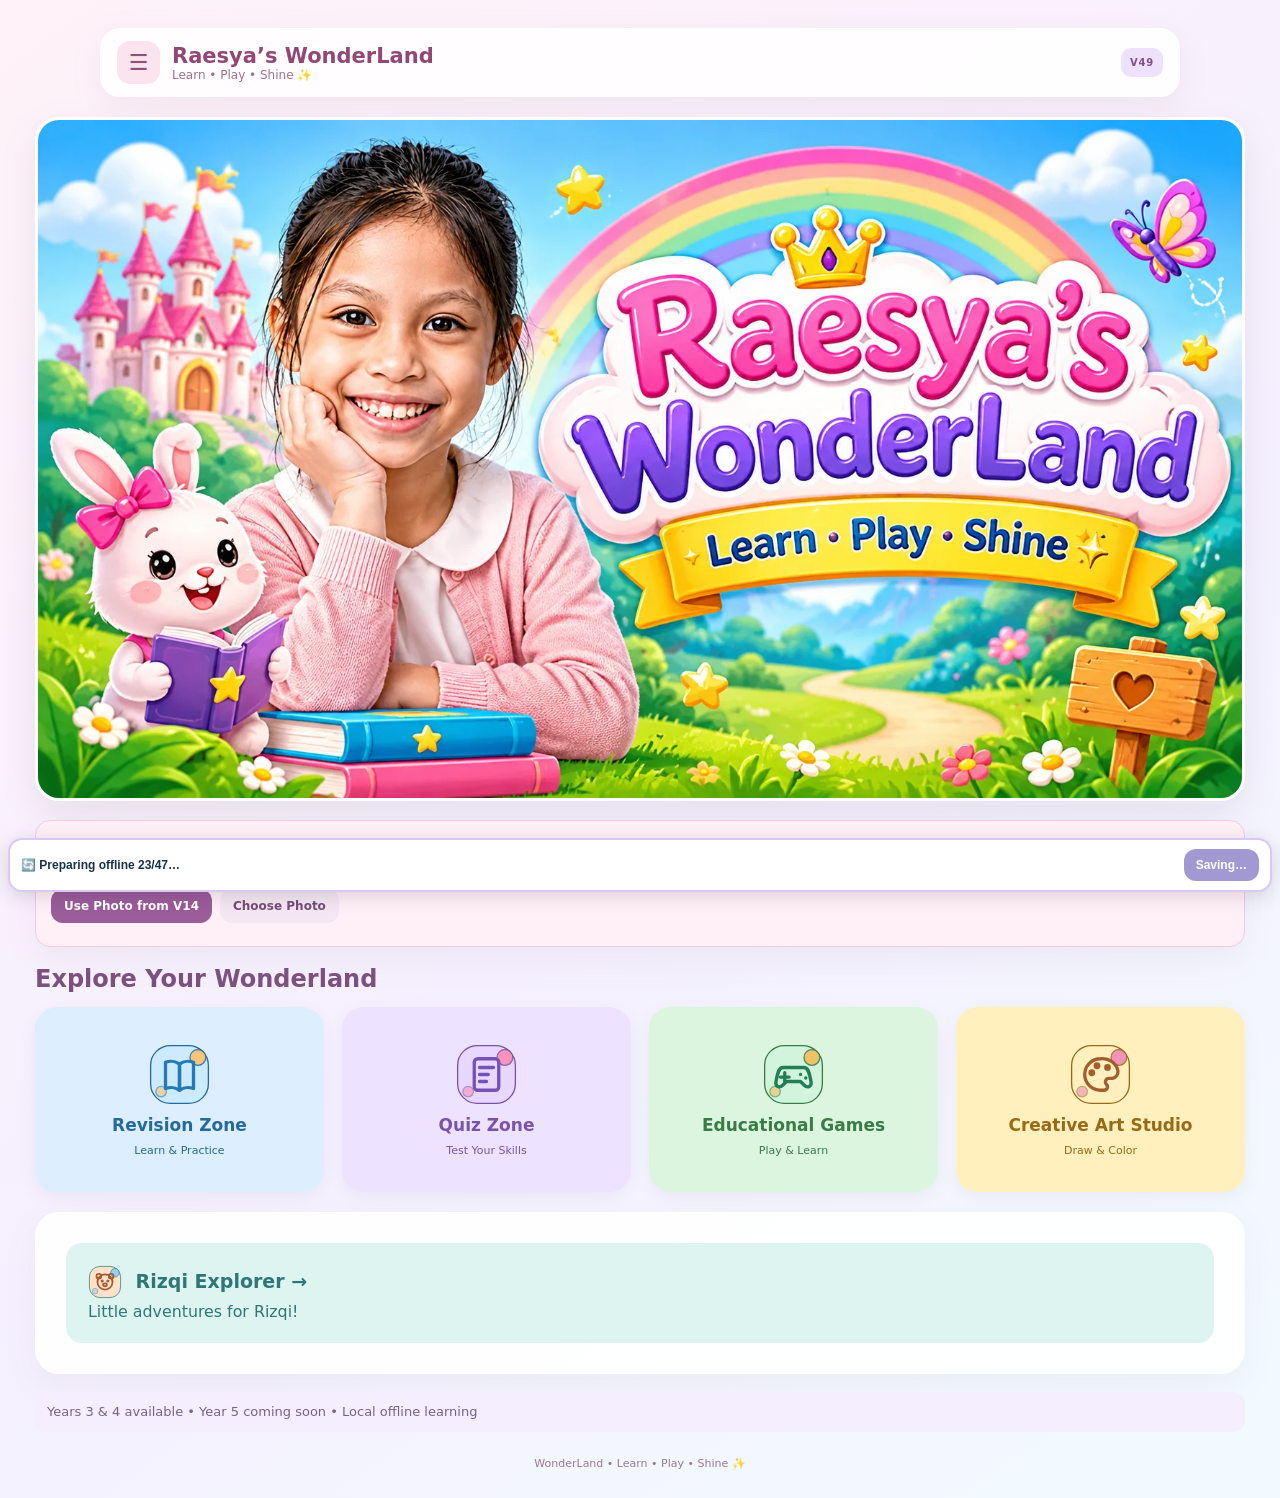
